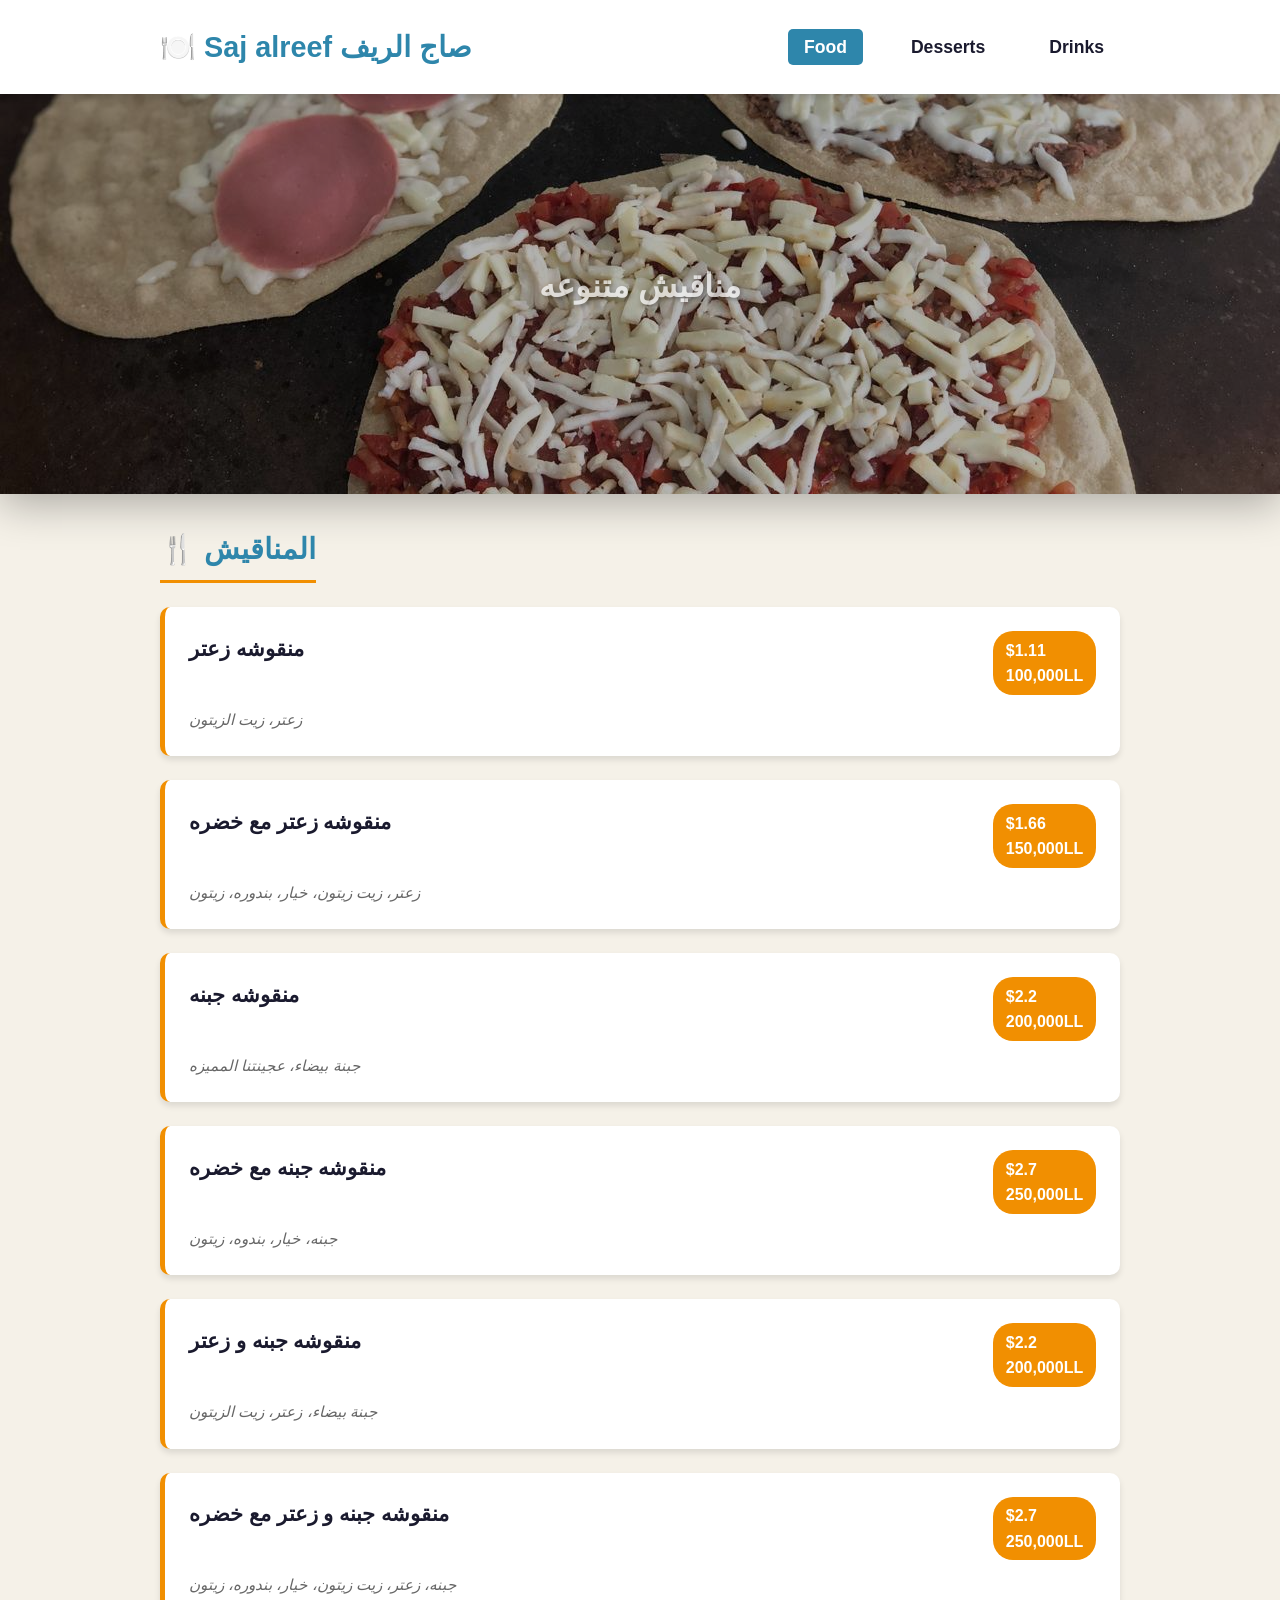
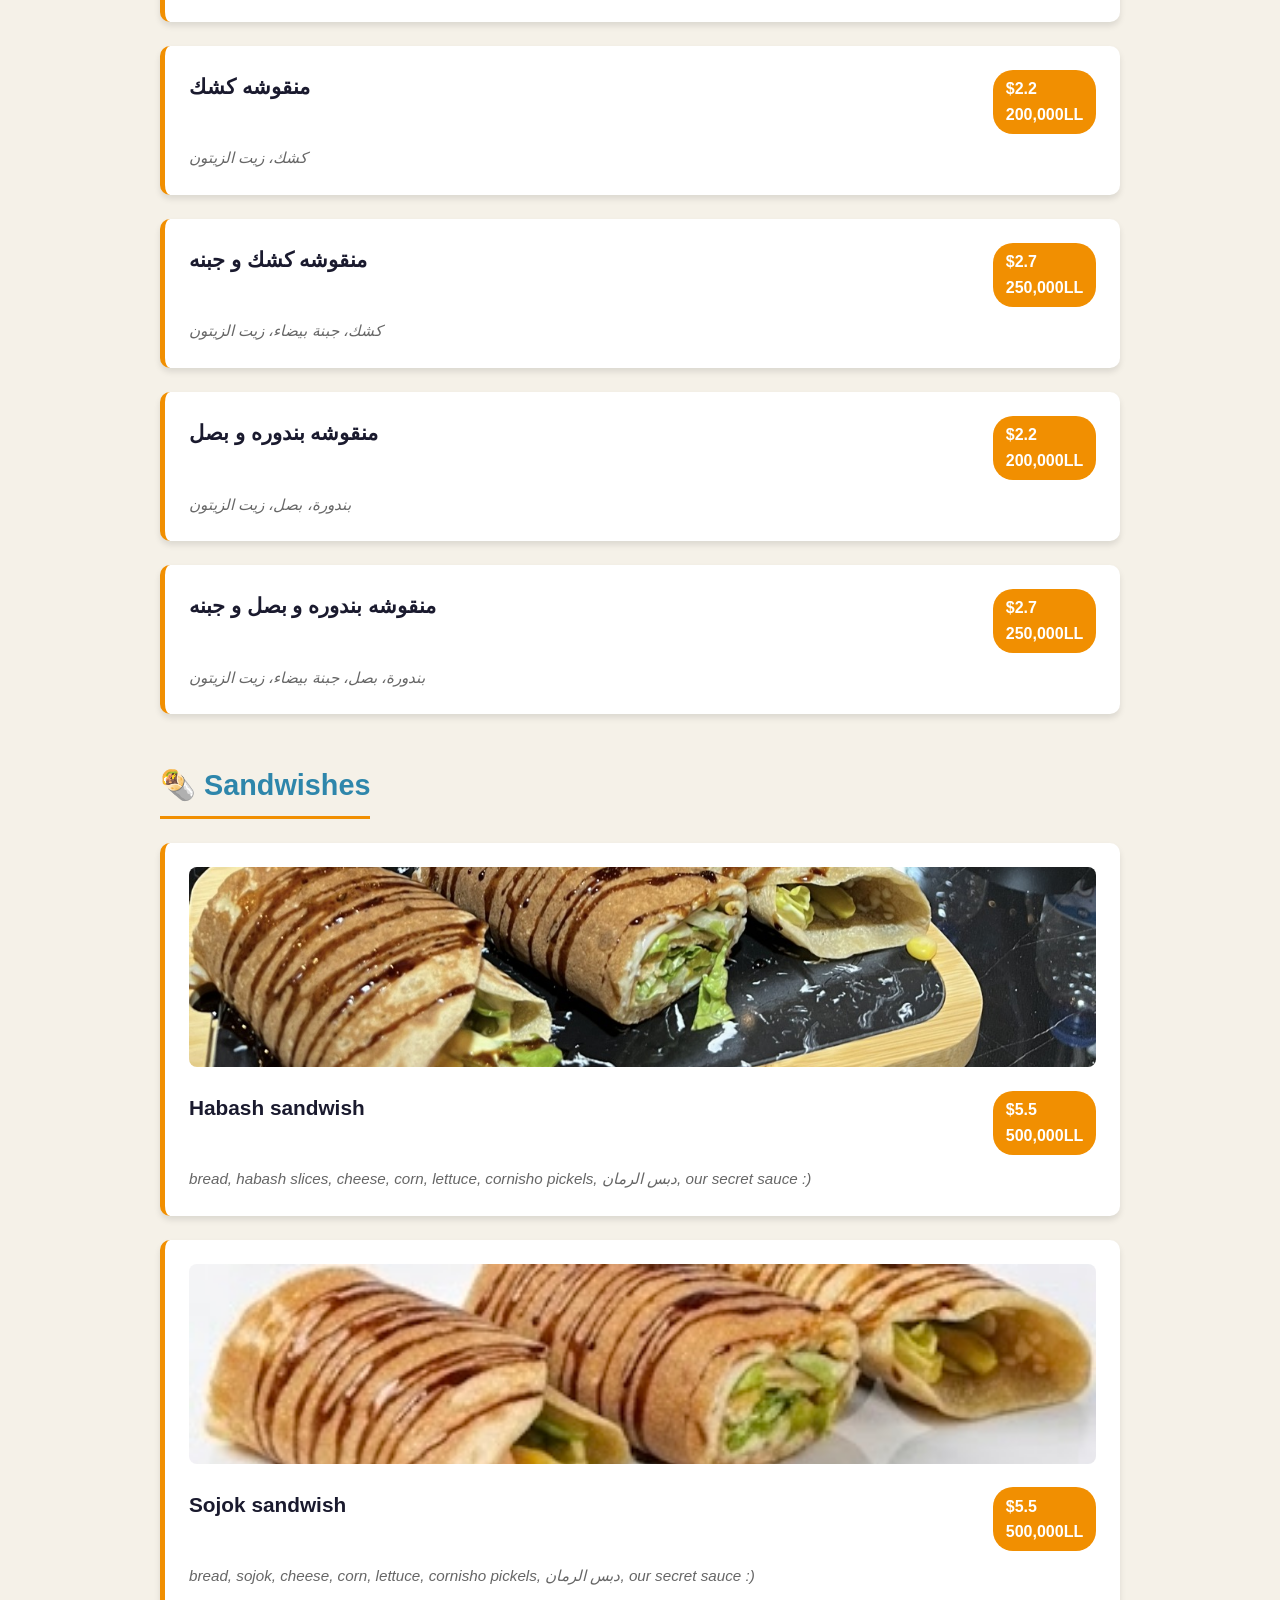
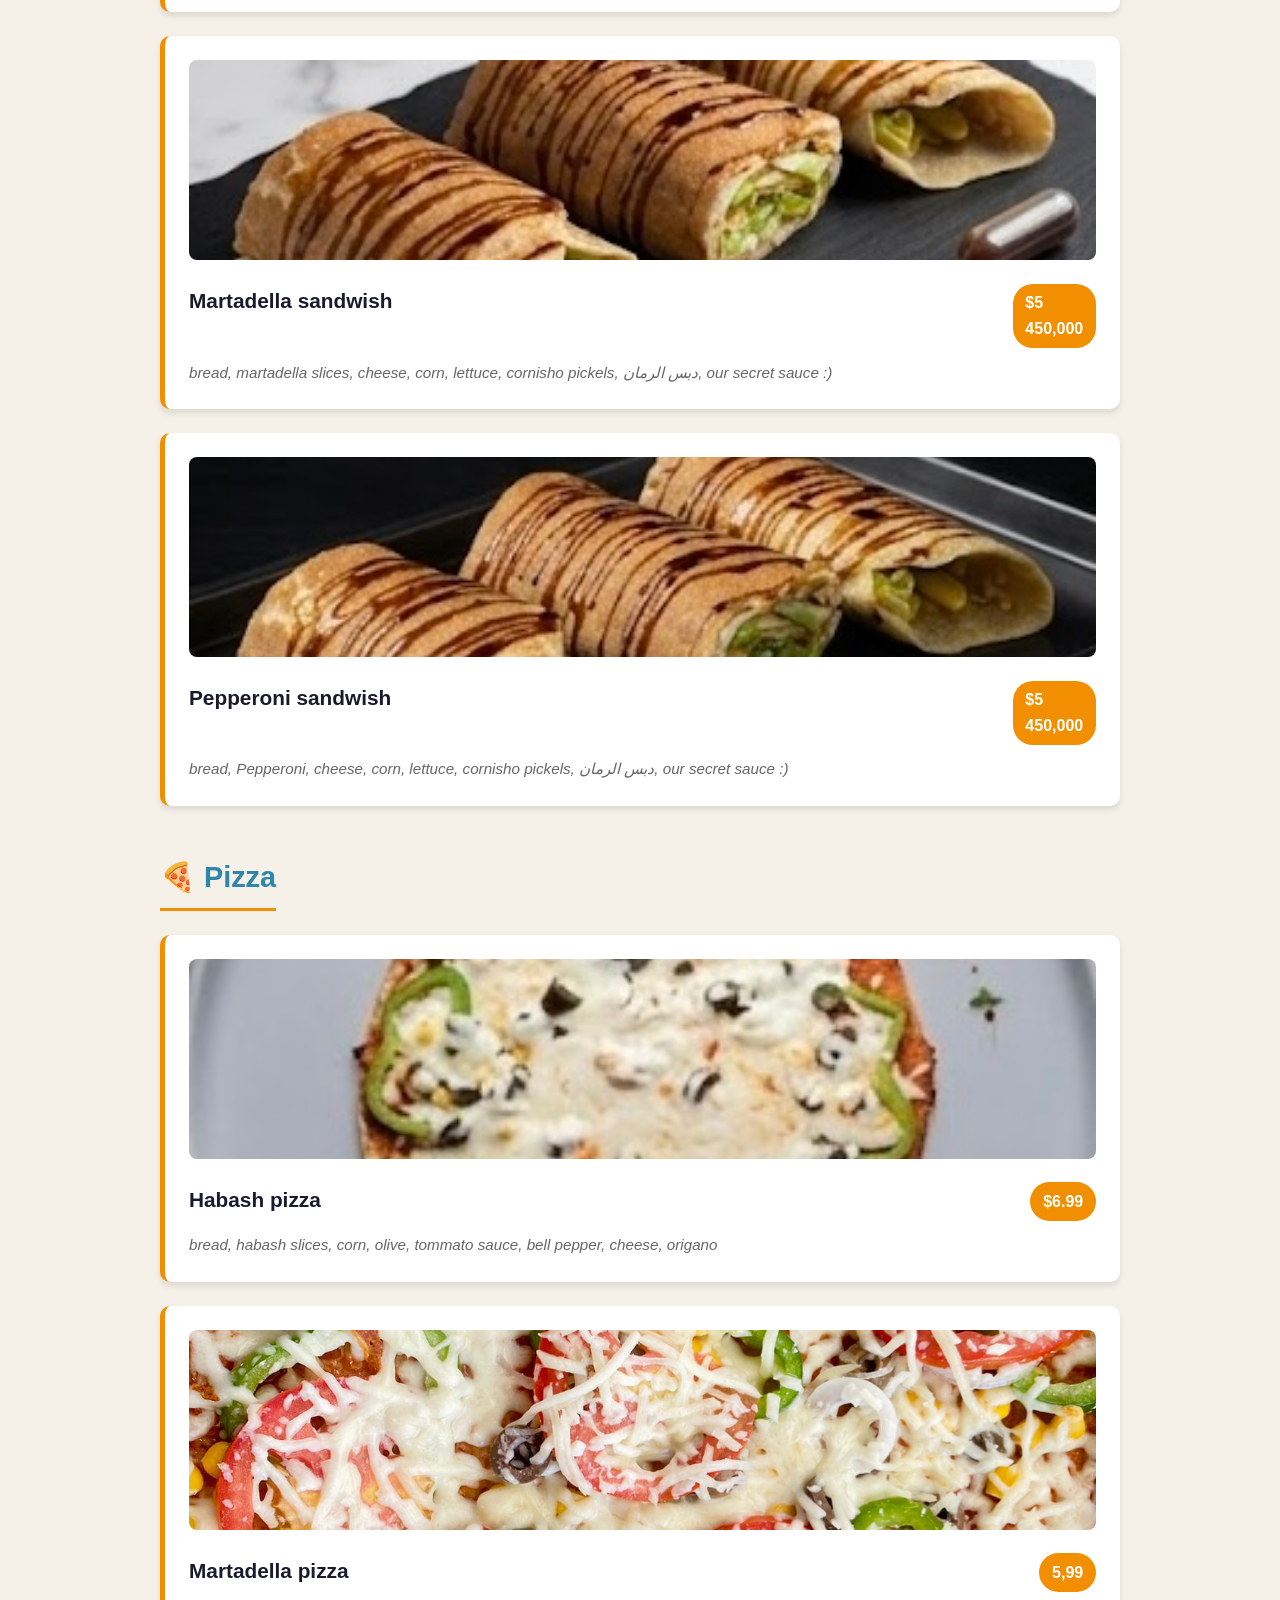
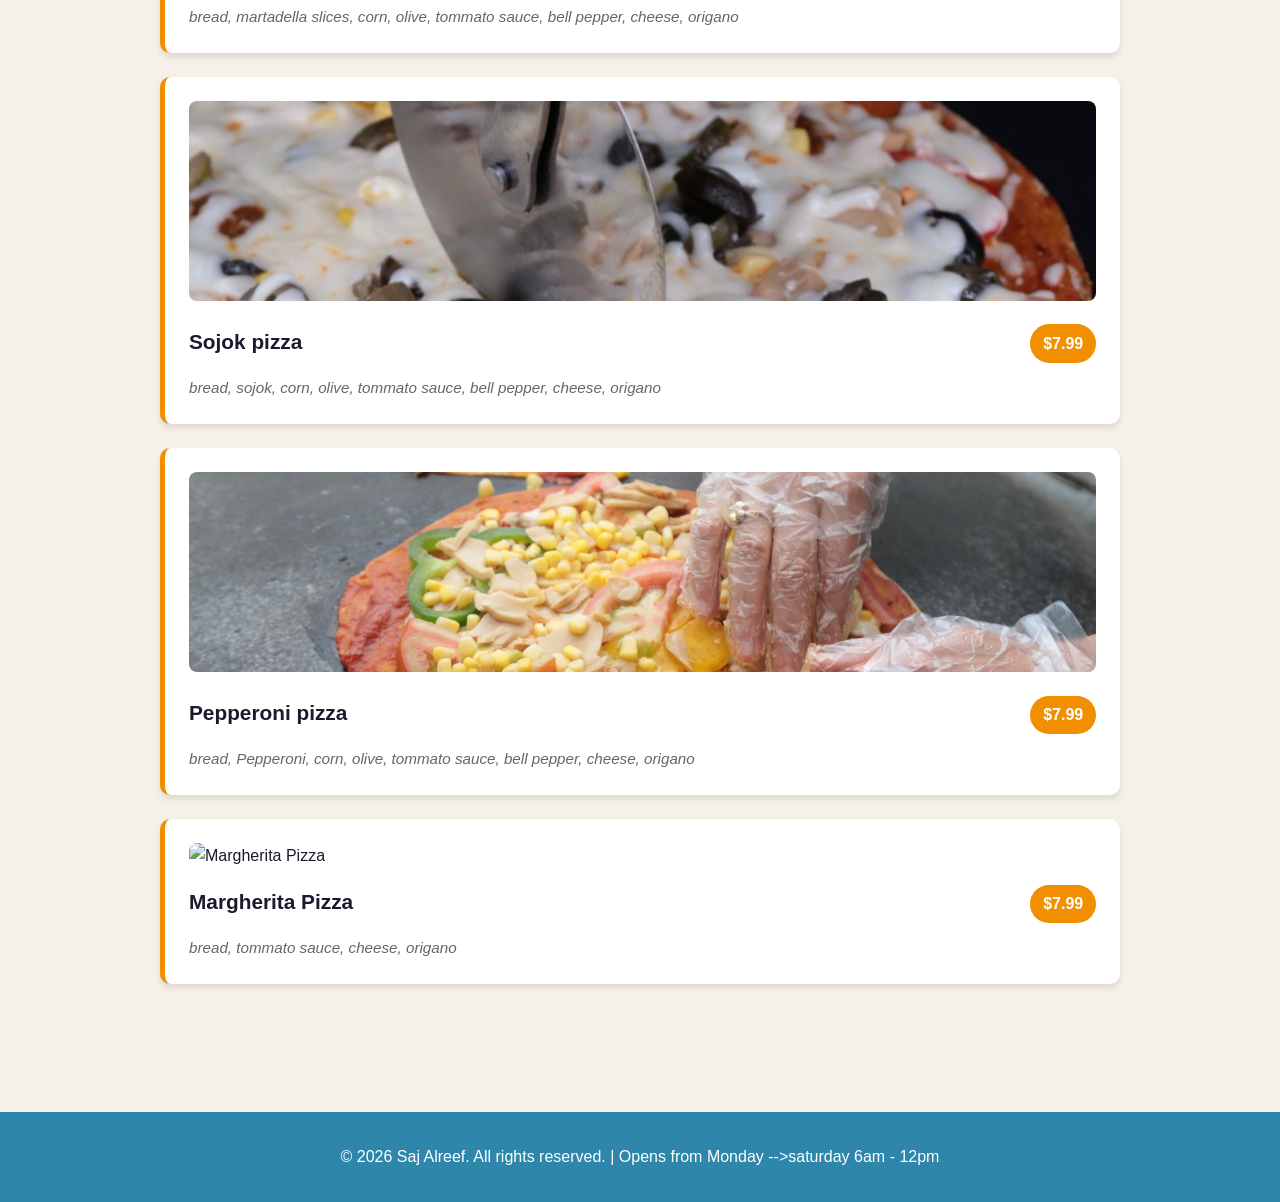
==== index.html @ db28278b "Update index.html" ====
<!DOCTYPE html>
<html lang="en">
<head>
    <meta charset="UTF-8">
    <meta name="viewport" content="width=device-width, initial-scale=1.0">
    <title>Saj alreef - Menu</title>
    <link rel="stylesheet" href="style.css">
    <link rel="stylesheet" href="slider.css">
</head>
<body>
    <!-- Navigation -->
    <nav class="navbar">
        <div class="container">
            <div class="nav-wrapper">
                <div class="logo">
                    <h1>🍽️ Saj alreef صاج الريف</h1>
                </div>
                <ul class="nav-links">
                    <li><a href="index.html" class="active">Food</a></li>
                    <li><a href="page2.html">Desserts</a></li>
                    <li><a href="page3.html">Drinks</a></li>
                </ul>
            </div>
        </div>
    </nav>

    <!-- Image Slider -->
    <section class="slider-container">
        <div class="slider-wrapper">
            <div class="slides" id="slides">
                <!-- Slide 1 -->
                <div class="slide" style="background-image: url('IMG_9165.PNG');">
                    <div class="slide-content">
                        <div class="slide-title">Habash Sandwish</div>
                        <div class="slide-description"></div>
                    </div>
                </div>

                <!-- Slide 2 -->
                <div class="slide" style="background-image: url('8ab1aa38-ba7b-4906-bef6-45c318ed1564.jpg');">
                    <div class="slide-content">
                        <div class="slide-title">مناقيش متنوعه</div>
                        <div class="slide-description"></div>
                    </div>
                </div>

                <!-- Slide 3 -->
                <div class="slide" style="background-image: url('IMG_9146.PNG');">
                    <div class="slide-content">
                        <div class="slide-title">The first-Ever Saj Pizza</div>
                        <div class="slide-description"></div>
                    </div>
                </div>

                <!-- Slide 4 -->
                <div class="slide" style="background-image: url('3a95d757-370e-40ad-ba1b-1abca23a4009.jpg');">
                    <div class="slide-content">
                        <div class="slide-title">Lebanes Pizza </div>
                        <div class="slide-description"></div>
                    </div>
                </div>
            </div>

            <!-- Navigation Buttons -->
            <button class="nav-button prev" onclick="changeSlide(-1)">&#10094;</button>
            <button class="nav-button next" onclick="changeSlide(1)">&#10095;</button>
        </div>

        <!-- Dots Navigation -->
        <div class="dots-container" id="dots"></div>
    </section>

    <!-- Main Content -->
    <main class="container">
        <section class="menu-section">
            <!-- Main Dishes -->
            <div class="category">
                <h3 class="category-title">🍴 المناقيش</h3>
                
                <div class="menu-items">
                    <div class="menu-item" onclick="openModal(this)">
                       <!-- <img class="item-image" src="IMG_9165.PNG" alt="منقوشه زعتر">-->
                        <div class="item-header">
                            <h4 class="item-name">منقوشه زعتر</h4>
                            <span class="manakesh-price">$1.11<br>
                                100,000LL
                            </span>
                        </div>
                        <p class="item-ingredients">زعتر، زيت الزيتون</p>
                    </div>
                    
                    <div class="menu-item" onclick="openModal(this)">
                       <!-- <img class="item-image" src="IMG_9165.PNG" alt="منقوشه زعتر">-->
                        <div class="item-header">
                            <h4 class="item-name"> منقوشه زعتر مع خضره</h4>
                            <span class="manakesh-price">$1.66<br>
                                150,000LL
                            </span>
                        </div>
                        <p class="item-ingredients"> زعتر، زيت زيتون، خيار، بندوره، زيتون</p>
                    </div>

                    <div class="menu-item" onclick="openModal(this)">
                      <!--  <img class="item-image" src="8ab1aa38-ba7b-4906-bef6-45c318ed1564.jpg" alt="منقوشه جبنه">-->
                        <div class="item-header">
                            <h4 class="item-name">منقوشه جبنه</h4>
                            <span class="manakesh-price">$2.2<br>200,000LL</span>
                        </div>
                        <p class="item-ingredients">جبنة بيضاء، عجينتنا المميزه</p>
                    </div>
                    
               <div class="menu-item" onclick="openModal(this)">
                      <!--  <img class="item-image" src="8ab1aa38-ba7b-4906-bef6-45c318ed1564.jpg" alt="منقوشه جبنه">-->
                        <div class="item-header">
                            <h4 class="item-name">  منقوشه جبنه مع خضره</h4>
                            <span class="manakesh-price">$2.7<br>250,000LL</span>
                        </div>
                        <p class="item-ingredients">جبنه، خيار، بندوه، زيتون</p>
                    </div>

                    <div class="menu-item" onclick="openModal(this)">
                       <!-- <img class="item-image" src="IMG_9146.PNG" alt="منقوشه جبنه و زعتر">-->
                        <div class="item-header">
                            <h4 class="item-name">منقوشه جبنه و زعتر</h4>
                            <span class="manakesh-price">$2.2<br>200,000LL</span>
                        </div>
                        <p class="item-ingredients">جبنة بيضاء، زعتر، زيت الزيتون</p>
                    </div> 
                    
                 <div class="menu-item" onclick="openModal(this)">
                       <!-- <img class="item-image" src="IMG_9146.PNG" alt="منقوشه جبنه و زعتر">-->
                        <div class="item-header">
                            <h4 class="item-name">منقوشه جبنه و زعتر مع خضره</h4>
                            <span class="manakesh-price">$2.7<br>250,000LL</span>
                        </div>
                        <p class="item-ingredients">جبنه، زعتر، زيت زيتون، خيار، بندوره، زيتون</p>
                    </div>

                    <div class="menu-item" onclick="openModal(this)">
                      <!--  <img class="item-image" src="3a95d757-370e-40ad-ba1b-1abca23a4009.jpg" alt="منقوشه كشك">-->
                        <div class="item-header">
                            <h4 class="item-name">منقوشه كشك </h4>
                            <span class="manakesh-price">$2.2<br>200,000LL</span>
                        </div>
                        <p class="item-ingredients">كشك، زيت الزيتون</p>
                    </div>

                    <div class="menu-item" onclick="openModal(this)">
                       <!-- <img class="item-image" src="IMG_9165.PNG" alt="منقوشه كشك و جبنه">-->
                        <div class="item-header">
                            <h4 class="item-name">منقوشه كشك و جبنه</h4>
                            <span class="manakesh-price">$2.7<br>250,000LL</span>
                        </div>
                        <p class="item-ingredients">كشك، جبنة بيضاء، زيت الزيتون</p>
                    </div>

                    <div class="menu-item" onclick="openModal(this)">
                      <!--  <img class="item-image" src="8ab1aa38-ba7b-4906-bef6-45c318ed1564.jpg" alt="منقوشه بندوره و بصل">-->
                        <div class="item-header">
                            <h4 class="item-name">منقوشه بندوره و بصل</h4>
                            <span class="manakesh-price">$2.2<br>200,000LL</span>
                        </div>
                        <p class="item-ingredients">بندورة، بصل، زيت الزيتون</p>
                    </div>

                    <div class="menu-item" onclick="openModal(this)">
                        <!--<img class="item-image" src="IMG_9146.PNG" alt="منقوشه بندوره و بصل و جبنه">-->
                        <div class="item-header">
                            <h4 class="item-name">منقوشه بندوره و بصل و جبنه</h4>
                            <span class="manakesh-price">$2.7<br>250,000LL</span>
                        </div>
                        <p class="item-ingredients">بندورة، بصل، جبنة بيضاء، زيت الزيتون</p>
                    </div>
                </div>
            </div>

            <!-- Appetizers -->
            <div class="category">
                <h3 class="category-title">🌯 Sandwishes</h3>
                
                <div class="menu-items">
                    <div class="menu-item" onclick="openModal(this)">
                        <img class="item-image" src="IMG_9165.PNG" alt="Habash sandwish">
                        <div class="item-header">
                            <h4 class="item-name">Habash sandwish</h4>
                            <span class="item-price">$5.5<br>500,000LL</span>
                        </div>
                        <p class="item-ingredients">bread, habash slices,  cheese, corn, lettuce, cornisho pickels, دبس الرمان, our secret sauce :)</p>
                    </div>

                    <div class="menu-item" onclick="openModal(this)">
                        <img class="item-image" src="IMG_9655.JPG" alt="Sojok sandwish">
                        <div class="item-header">
                            <h4 class="item-name">Sojok sandwish</h4>
                            <span class="item-price">$5.5<br>500,000LL</span>
                        </div>
                        <p class="item-ingredients">bread, sojok,  cheese, corn, lettuce, cornisho pickels, دبس الرمان, our secret sauce :)</p>
                    </div>

                    <div class="menu-item" onclick="openModal(this)">
                        <img class="item-image" src="IMG_9655-2.jpg" alt="Martadella sandwish">
                        <div class="item-header">
                            <h4 class="item-name">Martadella sandwish</h4>
                            <span class="item-price">$5<br>450,000</span>
                        </div>
                        <p class="item-ingredients">bread, martadella slices,  cheese, corn, lettuce, cornisho pickels, دبس الرمان, our secret sauce :)</p>
                    </div>

                    <div class="menu-item" onclick="openModal(this)">
                        <img class="item-image" src="IMG_9655-3.jpg" alt="Pepperoni sandwish">
                        <div class="item-header">
                            <h4 class="item-name">Pepperoni sandwish</h4>
                            <span class="item-price">$5<br>450,000</span>
                        </div>
                        <p class="item-ingredients">bread, Pepperoni,  cheese, corn, lettuce, cornisho pickels, دبس الرمان, our secret sauce :)</p>
                    </div>
                </div>
            </div>

            <!-- Pizzas -->
            <div class="category">
                <h3 class="category-title">🍕 Pizza</h3>
                
                <div class="menu-items">
                    <div class="menu-item" onclick="openModal(this)">
                        <img class="item-image" src="IMG_9659.JPG" alt="Habash pizza">
                        <div class="item-header">
                            <h4 class="item-name">Habash pizza</h4>
                            <span class="item-price">$6.99</span>
                        </div>
                        <p class="item-ingredients">bread, habash slices, corn, olive, tommato sauce, bell pepper, cheese, origano</p>
                    </div>

                    <div class="menu-item" onclick="openModal(this)">
                        <img class="item-image" src="pizza1.jpg" alt="Martadella pizza">
                        <div class="item-header">
                            <h4 class="item-name">Martadella pizza</h4>
                            <span class="item-price">5,99</span>
                        </div>
                        <p class="item-ingredients">bread, martadella slices, corn, olive, tommato sauce, bell pepper, cheese, origano</p>
                    </div>

                    <div class="menu-item" onclick="openModal(this)">
                        <img class="item-image" src="IMG_9146.PNG" alt="Sojok pizza">
                        <div class="item-header">
                            <h4 class="item-name">Sojok pizza</h4>
                            <span class="item-price">$7.99</span>
                        </div>
                        <p class="item-ingredients">bread, sojok, corn, olive, tommato sauce, bell pepper, cheese, origano</p>
                    </div>

                    <div class="menu-item" onclick="openModal(this)">
                        <img class="item-image" src="3a95d757-370e-40ad-ba1b-1abca23a4009.jpg" alt="Pepperoni pizza">
                        <div class="item-header">
                            <h4 class="item-name">Pepperoni pizza</h4>
                            <span class="item-price">$7.99</span>
                        </div>
                        <p class="item-ingredients">bread, Pepperoni, corn, olive, tommato sauce, bell pepper, cheese, origano</p>
                    </div>

                    <div class="menu-item" onclick="openModal(this)">
                        <img class="item-image" src="pizza2.PNG" alt="Margherita Pizza">
                        <div class="item-header">
                            <h4 class="item-name">Margherita Pizza</h4>
                            <span class="item-price">$7.99</span>
                        </div>
                        <p class="item-ingredients">bread, tommato sauce, cheese, origano</p>
                    </div>
                </div>
            </div>
        </section>
    </main>

    <!-- Modal for enlarged image and item details -->
    <div id="imageModal" class="modal" onclick="closeModal(event)">
        <div class="modal-content" onclick="event.stopPropagation()">
            <span class="close" onclick="closeModal()">&times;</span>
            <img id="modalImage" src="" alt="" class="modal-image">
            <div class="modal-details">
                <h2 id="modalItemName"></h2>
                <p id="modalItemIngredients" class="modal-ingredients"></p>
                <p id="modalItemPrice" class="modal-price"></p>
            </div>
        </div>
    </div>

    <!-- Footer -->
    <footer class="footer">
        <p>&copy; 2026 Saj Alreef. All rights reserved. | Opens from Monday -->saturday 6am - 12pm</p>
    </footer>

    <script>
        let currentSlide = 0;
        const slides = document.querySelectorAll('.slide');
        const totalSlides = slides.length;

        // Create dots
        const dotsContainer = document.getElementById('dots');
        for (let i = 0; i < totalSlides; i++) {
            const dot = document.createElement('button');
            dot.className = 'dot' + (i === 0 ? ' active' : '');
            dot.onclick = () => goToSlide(i);
            dotsContainer.appendChild(dot);
        }

        function changeSlide(n) {
            goToSlide(currentSlide + n);
        }

        function goToSlide(n) {
            const slidesElement = document.getElementById('slides');
            
            if (n >= totalSlides) {
                currentSlide = 0;
            } else if (n < 0) {
                currentSlide = totalSlides - 1;
            } else {
                currentSlide = n;
            }

            const offset = -currentSlide * 100;
            slidesElement.style.transform = `translateX(${offset}%)`;

            // Update dots
            document.querySelectorAll('.dot').forEach((dot, index) => {
                dot.classList.toggle('active', index === currentSlide);
            });
        }

        // Optional: Auto-play (changes slide every 3 seconds)
        setInterval(() => changeSlide(1), 3000);

        // Modal functionality
        function openModal(element) {
            const modal = document.getElementById('imageModal');
            const modalImage = document.getElementById('modalImage');
            const modalItemName = document.getElementById('modalItemName');
            const modalItemIngredients = document.getElementById('modalItemIngredients');
            const modalItemPrice = document.getElementById('modalItemPrice');

            const image = element.querySelector('.item-image');
            const name = element.querySelector('.item-name');
            const ingredients = element.querySelector('.item-ingredients');
            const price = element.querySelector('.item-price');

            modalImage.src = image.src;
            modalImage.alt = image.alt;
            modalItemName.textContent = name.textContent;
            modalItemIngredients.textContent = ingredients.textContent;
            modalItemPrice.innerHTML = price.innerHTML;

            modal.style.display = 'block';
            document.body.style.overflow = 'hidden';
        }

        function closeModal(event) {
            if (event && event.target.id !== 'imageModal') return;
            
            const modal = document.getElementById('imageModal');
            modal.style.display = 'none';
            document.body.style.overflow = 'auto';
        }

        // Close modal when pressing Escape key
        document.addEventListener('keydown', (event) => {
            if (event.key === 'Escape') {
                closeModal();
            }
        });
    </script>
</body>
</html>
---- style.css ----
/* Global Styles */
* {
    margin: 0;
    padding: 0;
    box-sizing: border-box;
}

:root {
    --primary-color: #2E86AB;
    --secondary-color: #F18F01;
    --accent-color: #F18F01;
    --text-color: #1A1A2E;
    --light-bg: #F5F1E8;
    --white: #FFFFFF;
    --shadow: 0 4px 6px rgba(0, 0, 0, 0.1);
    --shadow-hover: 0 8px 12px rgba(0, 0, 0, 0.15);
}

body {
    font-family: 'Segoe UI', Tahoma, Geneva, Verdana, sans-serif;
    line-height: 1.6;
    color: var(--text-color);
    background-color: var(--light-bg);
}

.container {
    max-width: 1000px;
    margin: 0 auto;
    padding: 0 20px;
}

/* Navigation Bar */
.navbar {
    background-color: var(--white);
    box-shadow: var(--shadow);
    position: sticky;
    top: 0;
    z-index: 100;
}

.nav-wrapper {
    display: flex;
    justify-content: space-between;
    align-items: center;
    padding: 1.5rem 0;
}

.logo h1 {
    font-size: 1.8rem;
    color: var(--primary-color);
}

.nav-links {
    display: flex;
    list-style: none;
    gap: 2rem;
}

.nav-links a {
    text-decoration: none;
    color: var(--text-color);
    font-weight: 600;
    font-size: 1.1rem;
    padding: 0.5rem 1rem;
    border-radius: 5px;
    transition: all 0.3s ease;
}

.nav-links a:hover,
.nav-links a.active {
    background-color: var(--primary-color);
    color: var(--white);
}

/* Hero Section */
.hero {
    background: linear-gradient(135deg, var(--primary-color) 0%, var(--secondary-color) 100%);
    color: var(--white);
    padding: 4rem 2rem;
    text-align: center;
    margin-bottom: 3rem;
}

.hero-content h2 {
    font-size: 2.5rem;
    margin-bottom: 0.5rem;
}

.hero-content p {
    font-size: 1.3rem;
    opacity: 0.95;
}

/* Menu Section */
.menu-section {
    padding: 2rem 0;
}

/* Category */
.category {
    margin-bottom: 3rem;
}

.category-title {
    font-size: 1.8rem;
    color: var(--primary-color);
    margin-bottom: 1.5rem;
    padding-bottom: 0.5rem;
    border-bottom: 3px solid var(--accent-color);
    display: inline-block;
}

.menu-items {
    display: grid;
    gap: 1.5rem;
}

/* Menu Item */
.menu-item {
    background-color: var(--white);
    padding: 1.5rem;
    border-radius: 10px;
    box-shadow: var(--shadow);
    transition: all 0.3s ease;
    border-left: 5px solid var(--secondary-color);
    cursor: pointer;
    overflow: hidden;
}

.menu-item:hover {
    box-shadow: var(--shadow-hover);
    transform: translateY(-5px);
}

.item-image {
    width: 100%;
    height: 200px;
    object-fit: cover;
    border-radius: 8px;
    margin-bottom: 1rem;
    transition: transform 0.3s ease;
}

.menu-item:hover .item-image {
    transform: scale(1.05);
}

.item-header {
    display: flex;
    justify-content: space-between;
    align-items: baseline;
    margin-bottom: 0.8rem;
}

.item-name {
    font-size: 1.3rem;
    color: var(--text-color);
    flex: 1;
}

.item-price {
    background-color: var(--accent-color);
    color: var(--white);
    padding: 0.4rem 0.8rem;
    border-radius: 20px;
    font-weight: bold;
    font-size: 1rem;
    white-space: nowrap;
    margin-left: 1rem;
}


.manakesh-price {
    background-color: var(--accent-color);
    color: var(--white);
    padding: 0.4rem 0.8rem;
    border-radius: 20px;
    font-weight: bold;
    font-size: 1rem;
    white-space: nowrap;
    /*margin-left: 1rem;*/
    position:static;
    right:1.5rem;
    top:50%;
    
}


.item-ingredients {
    color: #666;
    font-size: 0.95rem;
    font-style: italic;
    margin: 0;
}

/* Modal Styles */
.modal {
    display: none;
    position: fixed;
    z-index: 1000;
    left: 0;
    top: 0;
    width: 100%;
    height: 100%;
    background-color: rgba(0, 0, 0, 0.7);
    animation: fadeIn 0.3s ease;
}

@keyframes fadeIn {
    from {
        opacity: 0;
    }
    to {
        opacity: 1;
    }
}

.modal-content {
    background-color: var(--white);
    margin: 5% auto;
    padding: 2rem;
    border-radius: 15px;
    max-width: 600px;
    box-shadow: 0 10px 40px rgba(0, 0, 0, 0.3);
    animation: slideIn 0.3s ease;
    position: relative;
}

@keyframes slideIn {
    from {
        transform: translateY(-50px);
        opacity: 0;
    }
    to {
        transform: translateY(0);
        opacity: 1;
    }
}

.close {
    color: var(--text-color);
    float: right;
    font-size: 2rem;
    font-weight: bold;
    cursor: pointer;
    transition: color 0.3s ease;
}

.close:hover,
.close:focus {
    color: var(--secondary-color);
}

.modal-image {
    width: 100%;
    height: 300px;
    object-fit: cover;
    border-radius: 10px;
    margin-bottom: 1.5rem;
}

.modal-details {
    text-align: center;
}

.modal-details h2 {
    font-size: 1.8rem;
    color: var(--primary-color);
    margin-bottom: 1rem;
}

.modal-ingredients {
    color: #666;
    font-style: italic;
    font-size: 1rem;
    margin-bottom: 1rem;
    line-height: 1.6;
}

.modal-price {
    font-size: 1.5rem;
    color: var(--secondary-color);
    font-weight: bold;
    background-color: var(--light-bg);
    padding: 1rem;
    border-radius: 10px;
}

/* Footer */
.footer {
    background-color: var(--primary-color);
    color: var(--white);
    text-align: center;
    padding: 2rem;
    margin-top: 3rem;
}

.footer p {
    margin: 0;
}

/* Responsive Design */
@media (max-width: 768px) {
    .nav-wrapper {
        flex-direction: column;
        gap: 1rem;
    }

    .nav-links {
        gap: 1rem;
    }

    .logo h1 {
        font-size: 1.5rem;
    }

    .hero-content h2 {
        font-size: 2rem;
    }

    .hero-content p {
        font-size: 1.1rem;
    }

    .item-header {
        flex-direction: column;
        align-items: flex-start;
    }

    .item-price {
        margin-left: 0;
        margin-top: 0.5rem;
    }

    .category-title {
        font-size: 1.5rem;
    }

    .item-name {
        font-size: 1.1rem;
    }

    .item-image {
        height: 180px;
    }

    .modal-content {
        width: 90%;
        margin: 20% auto;
        padding: 1.5rem;
    }

    .modal-image {
        height: 250px;
    }

    .modal-details h2 {
        font-size: 1.5rem;
    }
}

@media (max-width: 480px) {
    .container {
        padding: 0 15px;
    }

    .hero {
        padding: 2rem 1rem;
    }

    .hero-content h2 {
        font-size: 1.5rem;
    }

    .hero-content p {
        font-size: 1rem;
    }

    .nav-links {
        gap: 0.5rem;
    }

    .nav-links a {
        font-size: 1rem;
        padding: 0.4rem 0.8rem;
    }

    .logo h1 {
        font-size: 1.3rem;
    }

    .menu-item {
        padding: 1rem;
    }

    .item-price {
        font-size: 0.9rem;
        padding: 0.3rem 0.6rem;
    }

    .item-name {
        font-size: 1rem;
    }

    .item-ingredients {
        font-size: 0.85rem;
    }

    .item-image {
        height: 150px;
        margin-bottom: 0.8rem;
    }

    .modal-content {
        width: 95%;
        margin: 30% auto;
        padding: 1rem;
    }

    .modal-image {
        height: 200px;
        margin-bottom: 1rem;
    }

    .modal-details h2 {
        font-size: 1.3rem;
    }

    .modal-price {
        font-size: 1.2rem;
    }

    .close {
        font-size: 1.5rem;
    }
}
---- slider.css ----
/* Image Slider Styles */

.slider-container {
    width: 100%;
    background: linear-gradient(135deg, #1e3a8a 0%, #ea580c 100%);
    border-radius: 0;
    overflow: hidden;
    box-shadow: 0 10px 40px rgba(0, 0, 0, 0.3);
}

.slider-wrapper {
    position: relative;
    width: 100%;
    overflow: hidden;
    background: linear-gradient(135deg, #1e3a8a 0%, #ea580c 100%);
}

.slides {
    display: flex;
    transition: transform 0.5s ease-in-out;
    width: 100%;
}

.slide {
    min-width: 100%;
    aspect-ratio: 16 / 5;
    background-size: cover;
    background-position: center;
    display: flex;
    align-items: center;
    justify-content: center;
    color: white;
    font-size: 24px;
    font-weight: bold;
    position: relative;
}

.slide::before {
    content: '';
    position: absolute;
    top: 0;
    left: 0;
    right: 0;
    bottom: 0;
    background: rgba(0, 0, 0, 0.3);
    z-index: 1;
}

.slide-content {
    position: relative;
    z-index: 2;
    text-align: center;
    padding: 40px 20px;
}

.slide-title {
    font-size: 32px;
    font-weight: bold;
    margin-bottom: 15px;
    text-shadow: 2px 2px 4px rgba(0, 0, 0, 0.5);
    opacity: 0.7;
}
.hero-content h2 {
    opacity: 0.7;
}
.slide-description {
    font-size: 16px;
    max-width: 800px;
    margin: 0 auto;
    text-shadow: 1px 1px 3px rgba(0, 0, 0, 0.5);
    opacity: 0.8;
}

/* Navigation Buttons */
.nav-button {
display: none;
}

/* Mobile responsive */
@media (max-width: 768px) {
    .nav-button {
        font-size: 16px;
        padding: 6px 10px;
    }
}

@media (max-width: 480px) {
    .nav-button {
        font-size: 14px;
        padding: 5px 8px;
    }
}

.nav-button:hover {
    background: rgba(255, 255, 255, 0.95);
}

.prev {
    left: 3px;
}

.next {
    right: 3px;
}

/* Dots Navigation */
.dots-container {
    display: flex;
    justify-content: center;
    gap: 10px;
    padding: 20px;
    background: linear-gradient(135deg, #2E86AB 0%, #F18F01 100%);
    display:none;
}

.dot {
    width: 12px;
    height: 12px;
    border-radius: 50%;
    background: rgba(255, 255, 255, 0.5);
    cursor: pointer;
    transition: background 0.3s ease;
    border: none;
    padding: 0;
}

.dot.active {
    background: rgba(255, 255, 255, 1);
}

.dot:hover {
    background: rgba(255, 255, 255, 0.8);
}

/* Responsive Design */
@media (max-width: 768px) {
    .slide {
        aspect-ratio: 16 / 7;
    }

    .slide-title {
        font-size: 24px;
    }

    .slide-description {
        font-size: 14px;
    }

    .nav-button {
        font-size: 14px;
        padding: 5px 8px;
    }

    .slide-content {
        padding: 30px 15px;
    }
}

@media (max-width: 480px) {
    .slide {
        aspect-ratio: 16 / 9;
    }

    .slide-title {
        font-size: 20px;
        margin-bottom: 10px;
    }

    .slide-description {
        font-size: 12px;
    }

    .nav-button {
        font-size: 14px;
        padding: 5px 18px;
        left: 3px;
    }

    .next {
        right: 3px;
    }

    .slide-content {
        padding: 20px 10px;
    }

    .dots-container {
        padding: 15px;
        gap: 8px;
    }

    .dot {
        width: 10px;
        height: 10px;
    }
}
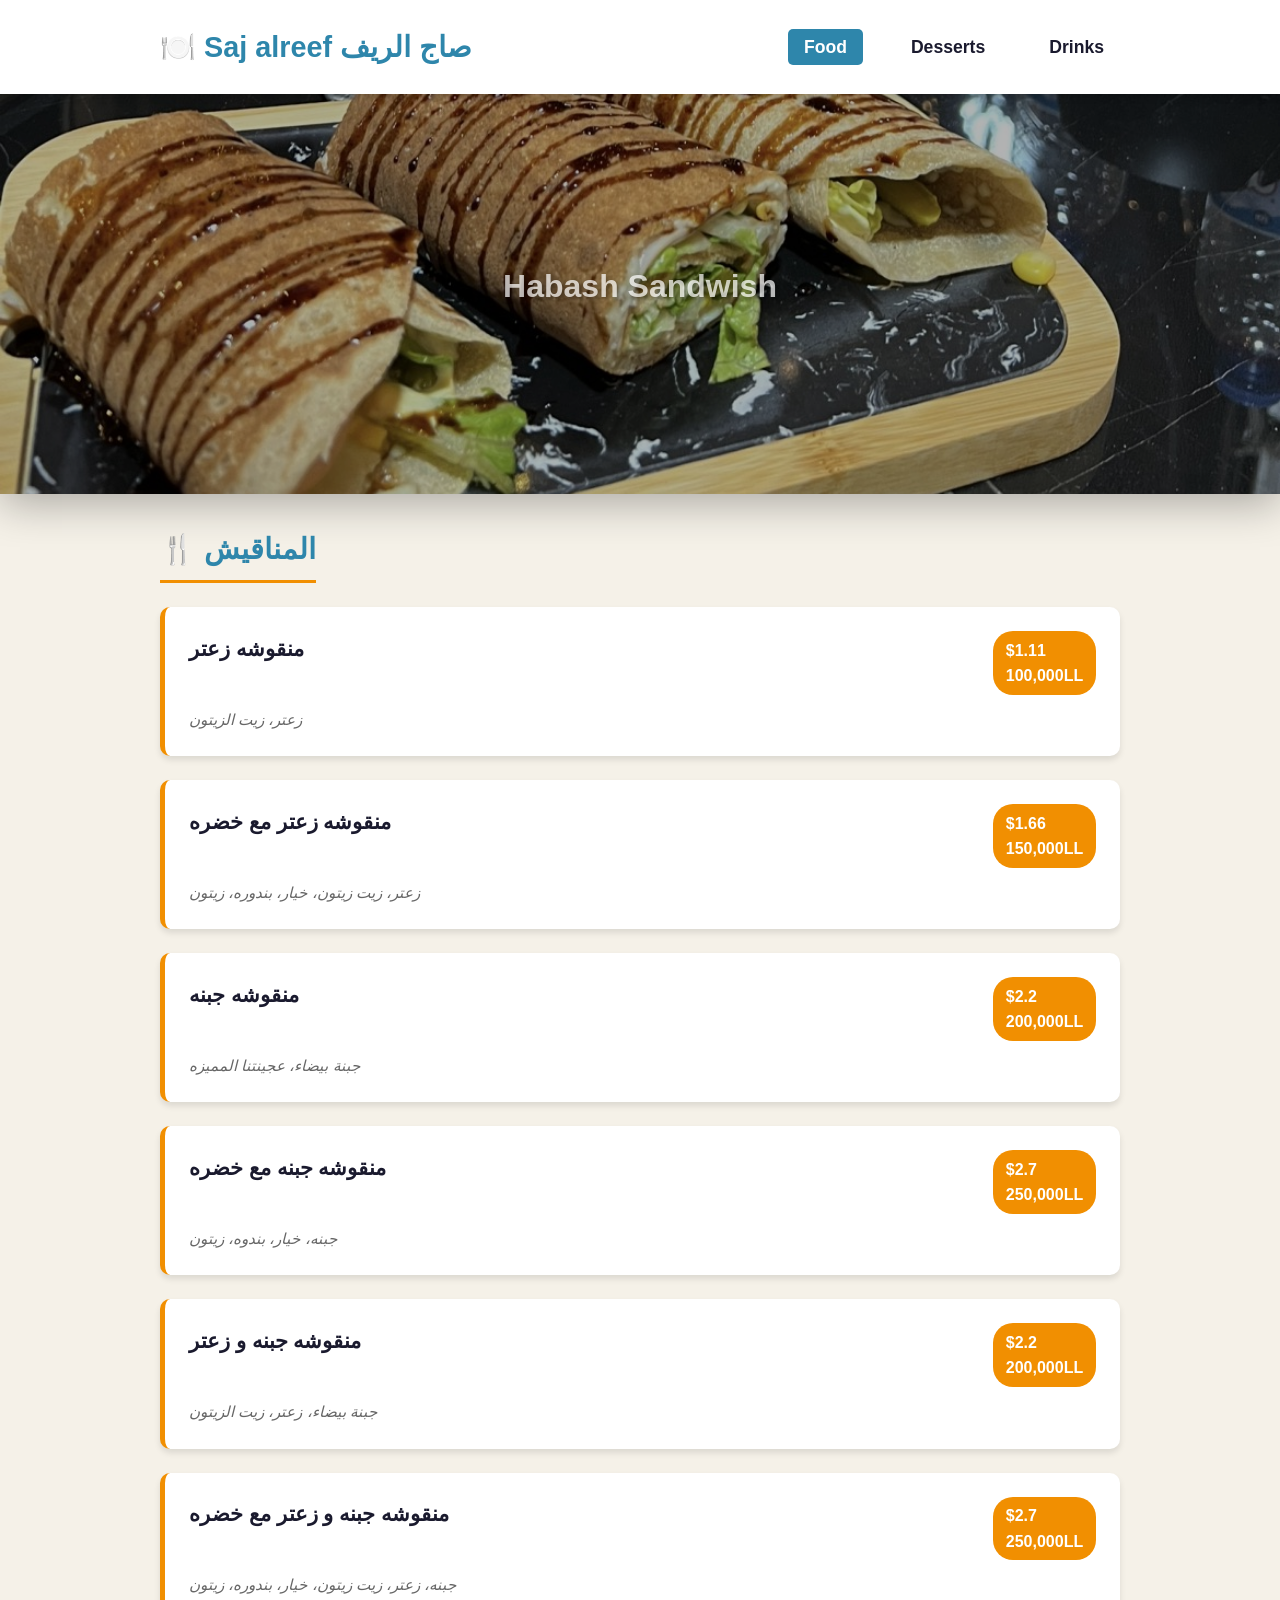
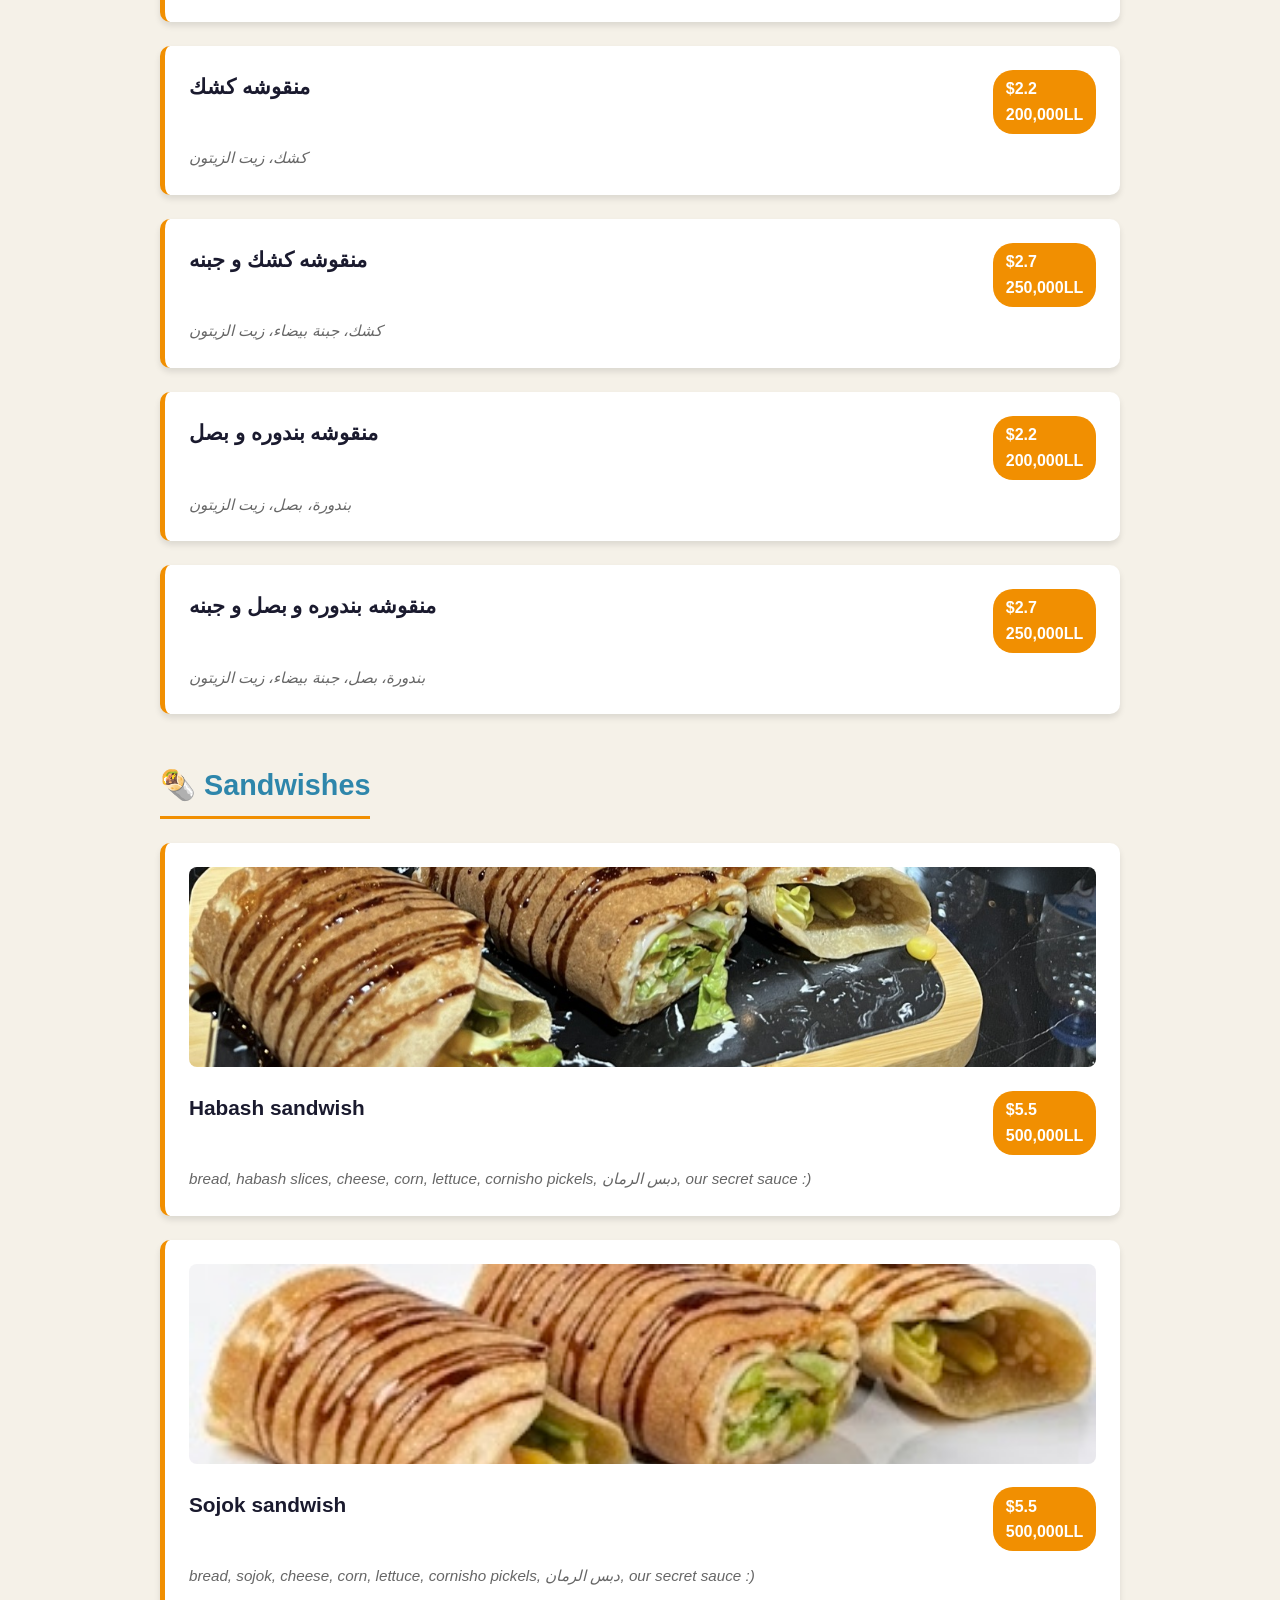
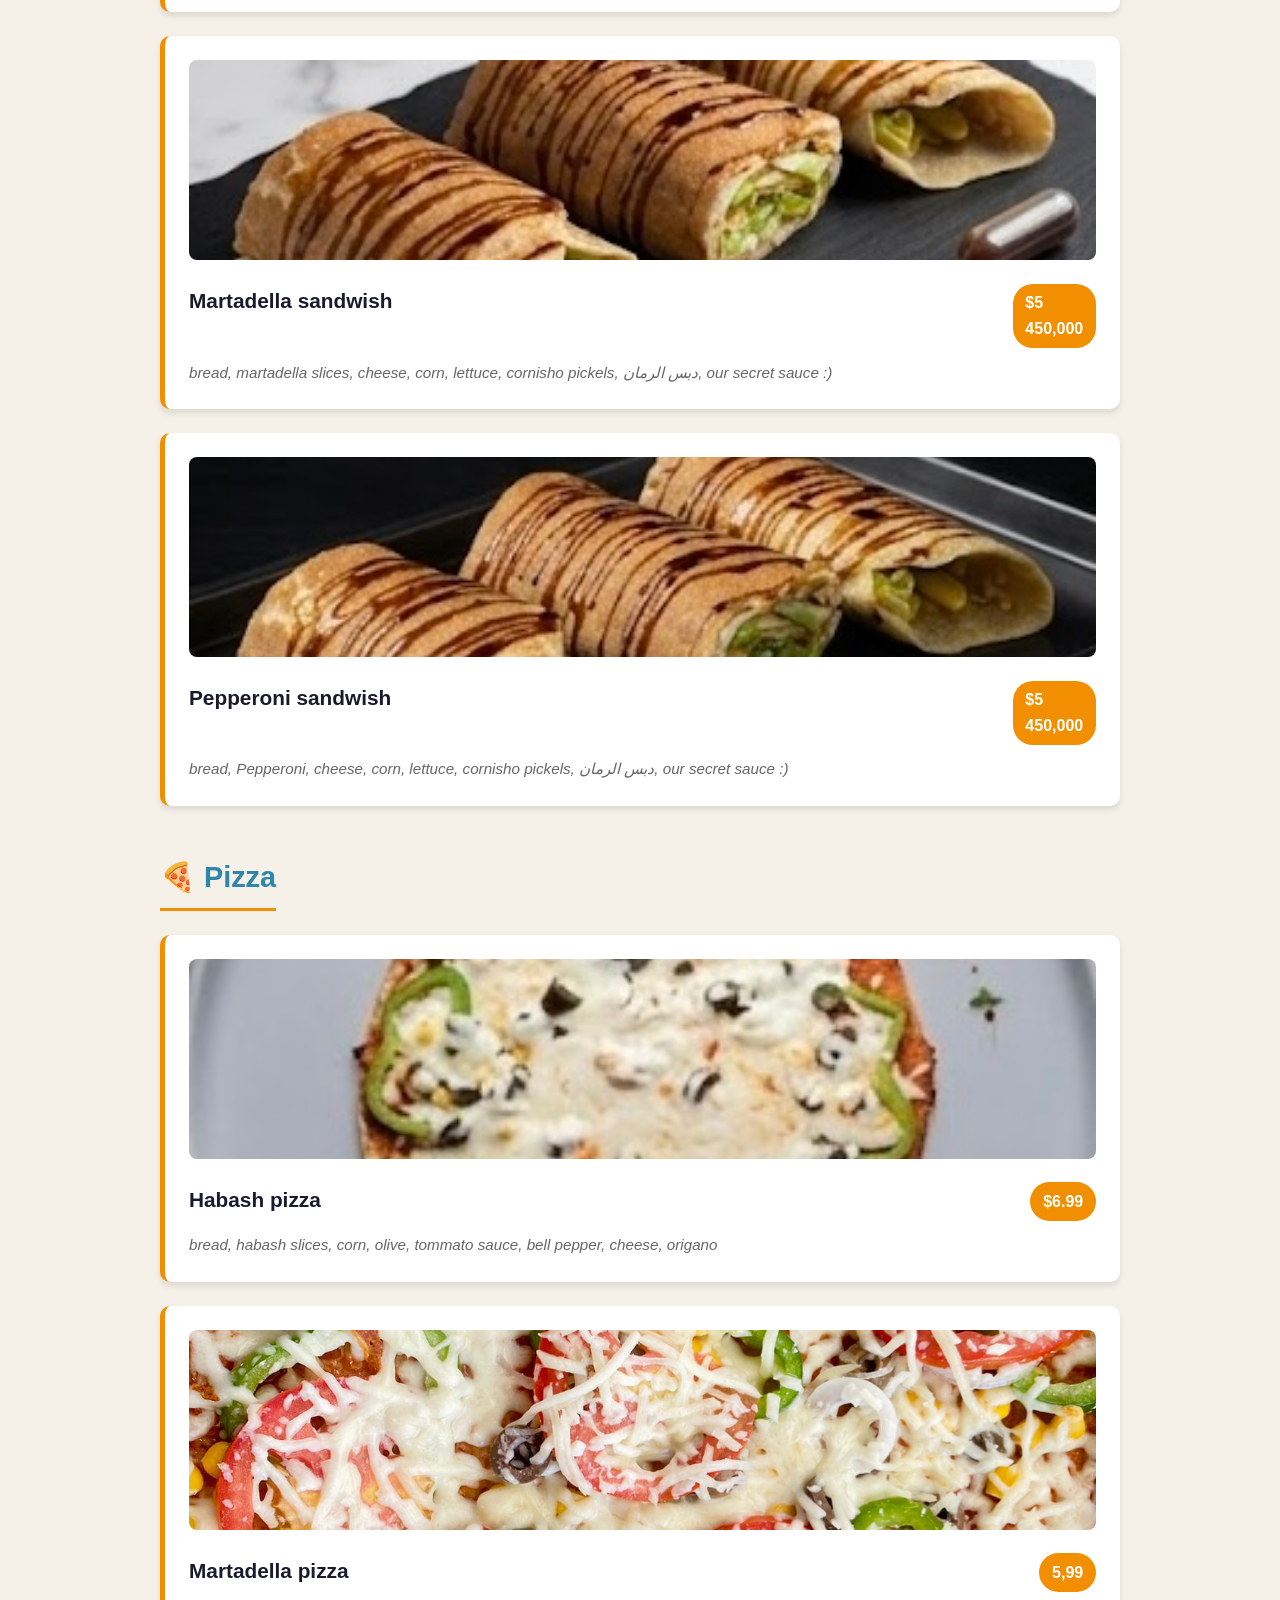
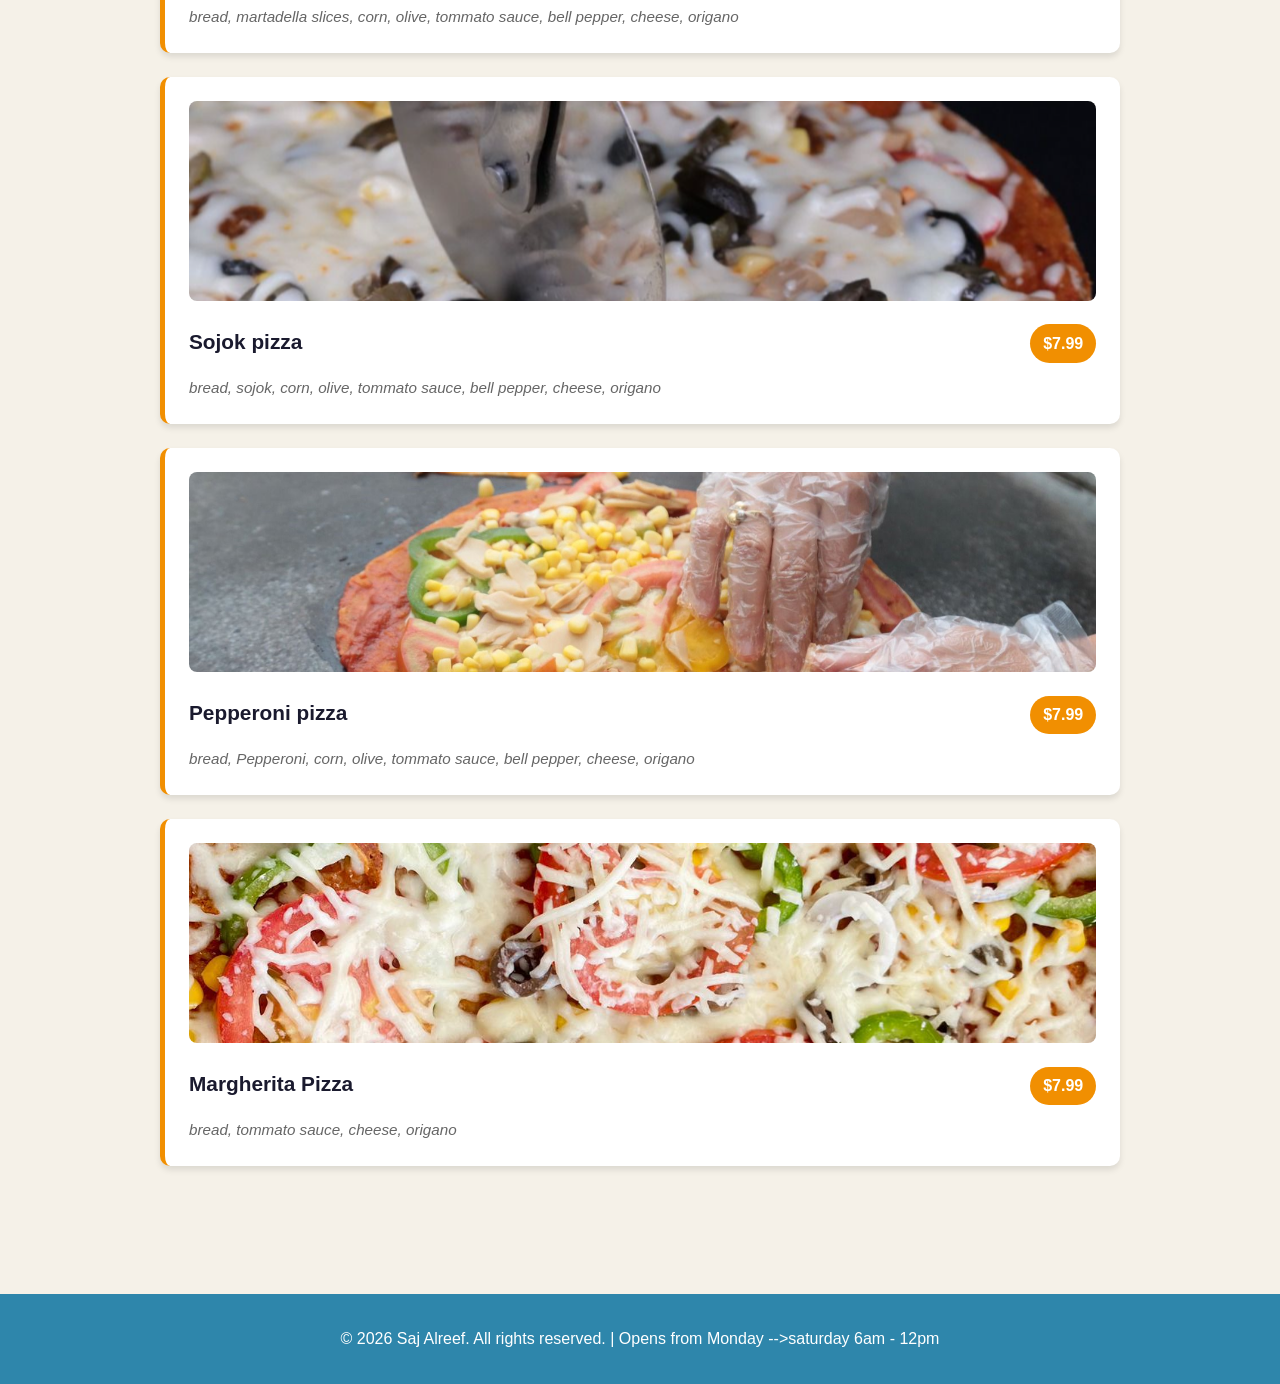
==== commit 2eafbb5f: "Update index.html" ====
--- a/index.html
+++ b/index.html
@@ -259,7 +259,7 @@
                     </div>
 
                     <div class="menu-item" onclick="openModal(this)">
-                        <img class="item-image" src="pizza2.PNG" alt="Margherita Pizza">
+                        <img class="item-image" src="pizza2.jpg" alt="Margherita Pizza">
                         <div class="item-header">
                             <h4 class="item-name">Margherita Pizza</h4>
                             <span class="item-price">$7.99</span>
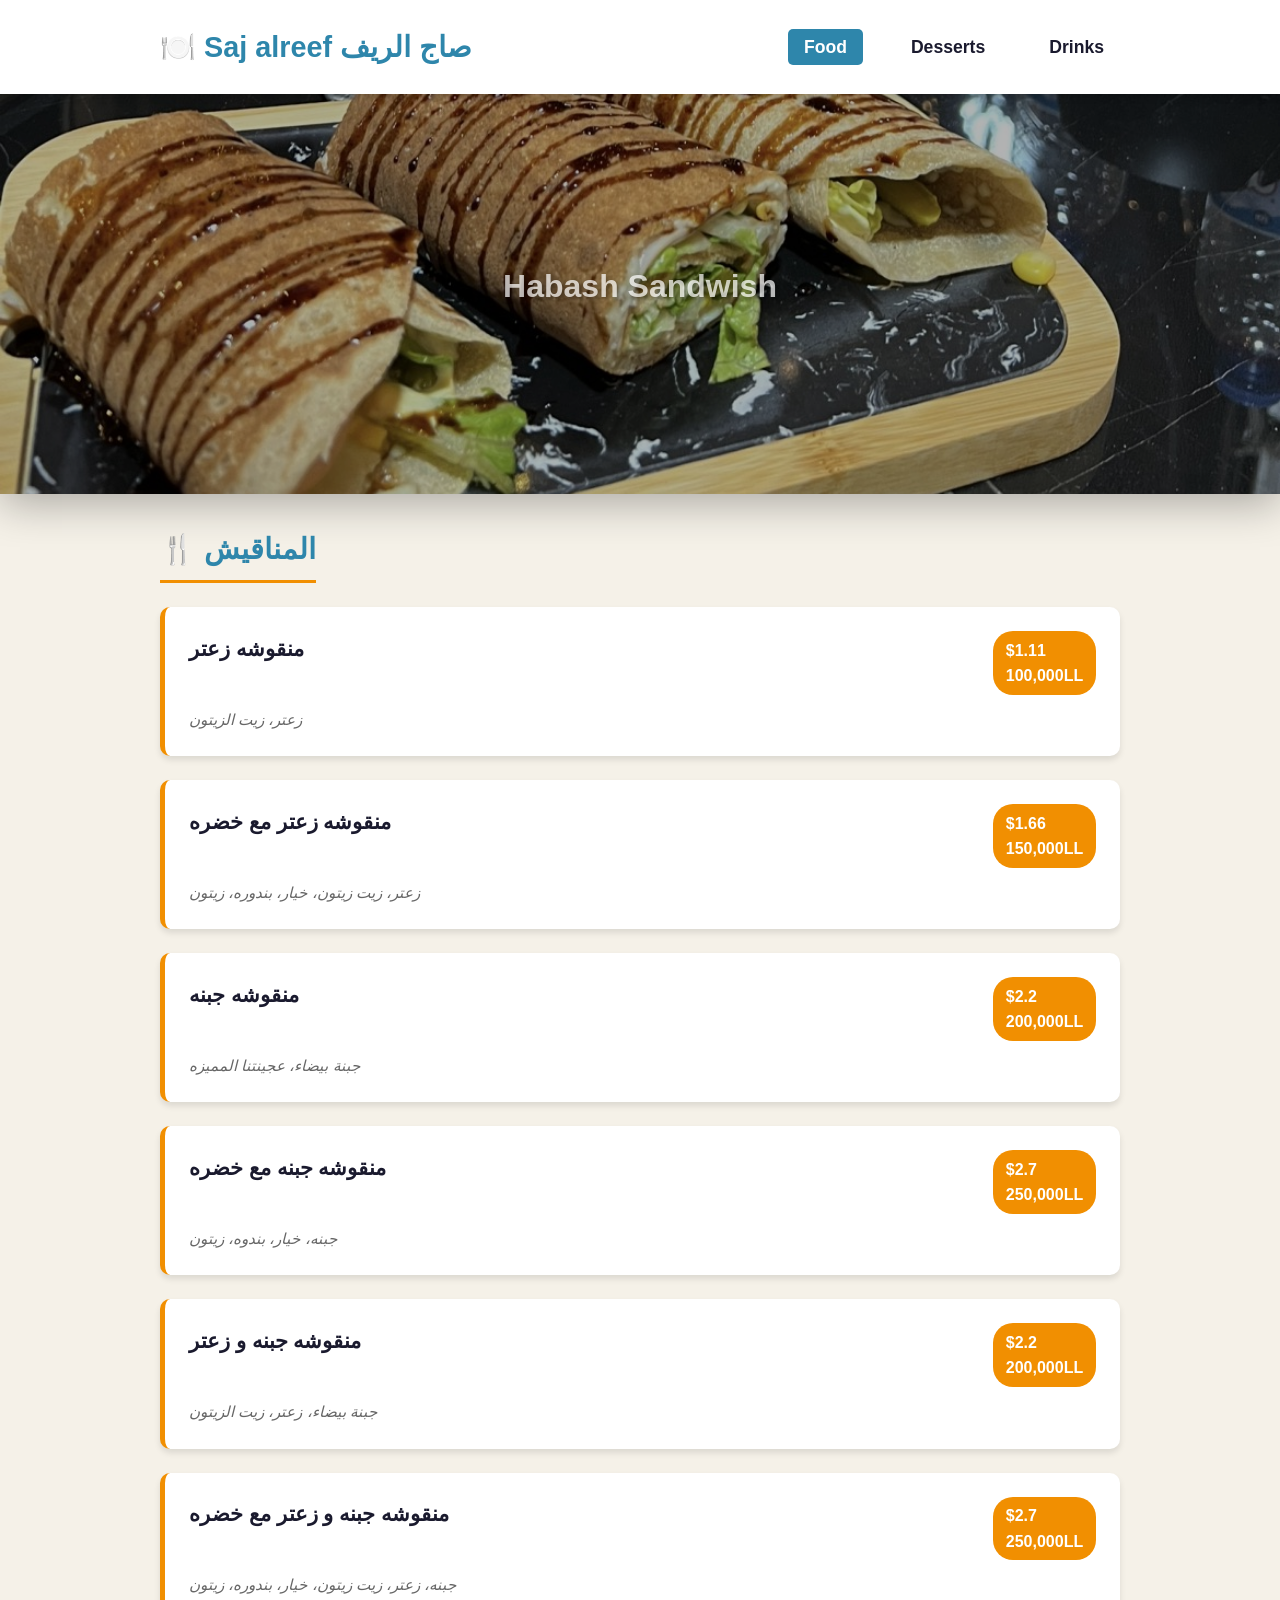
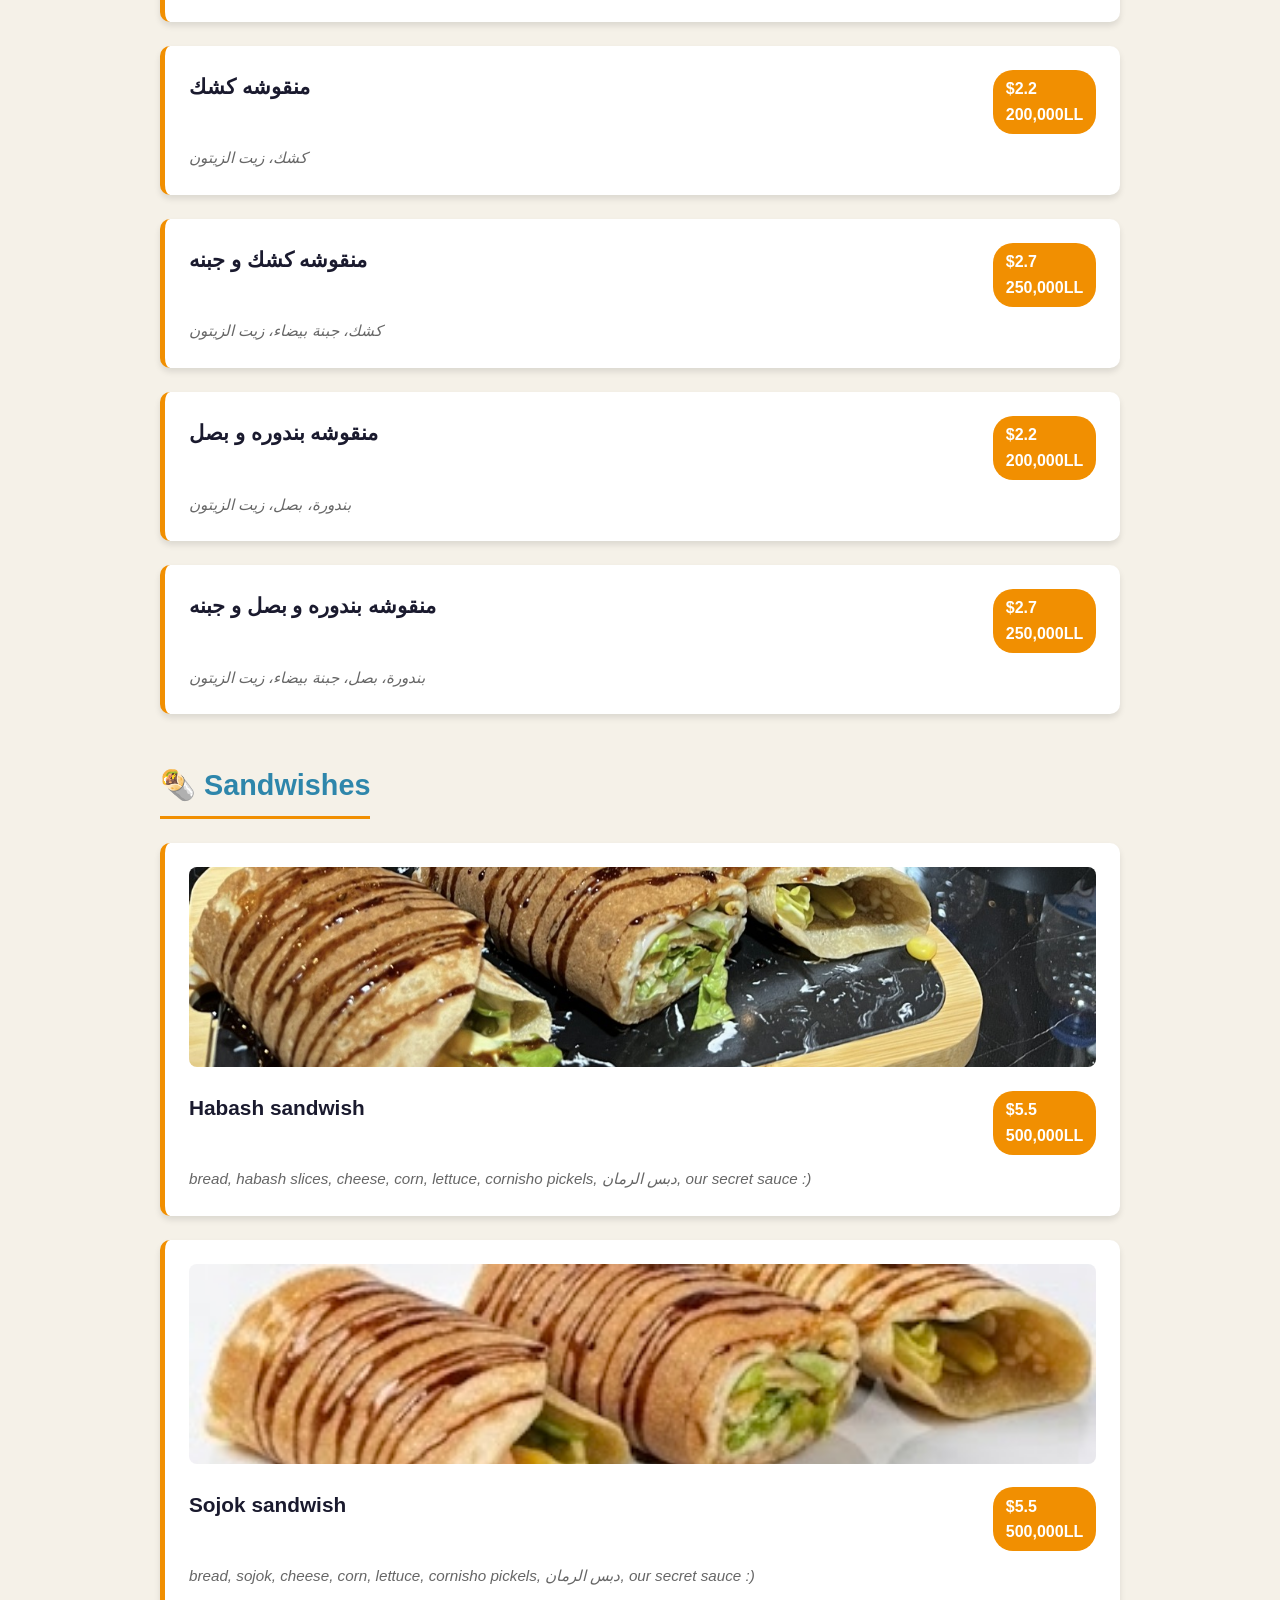
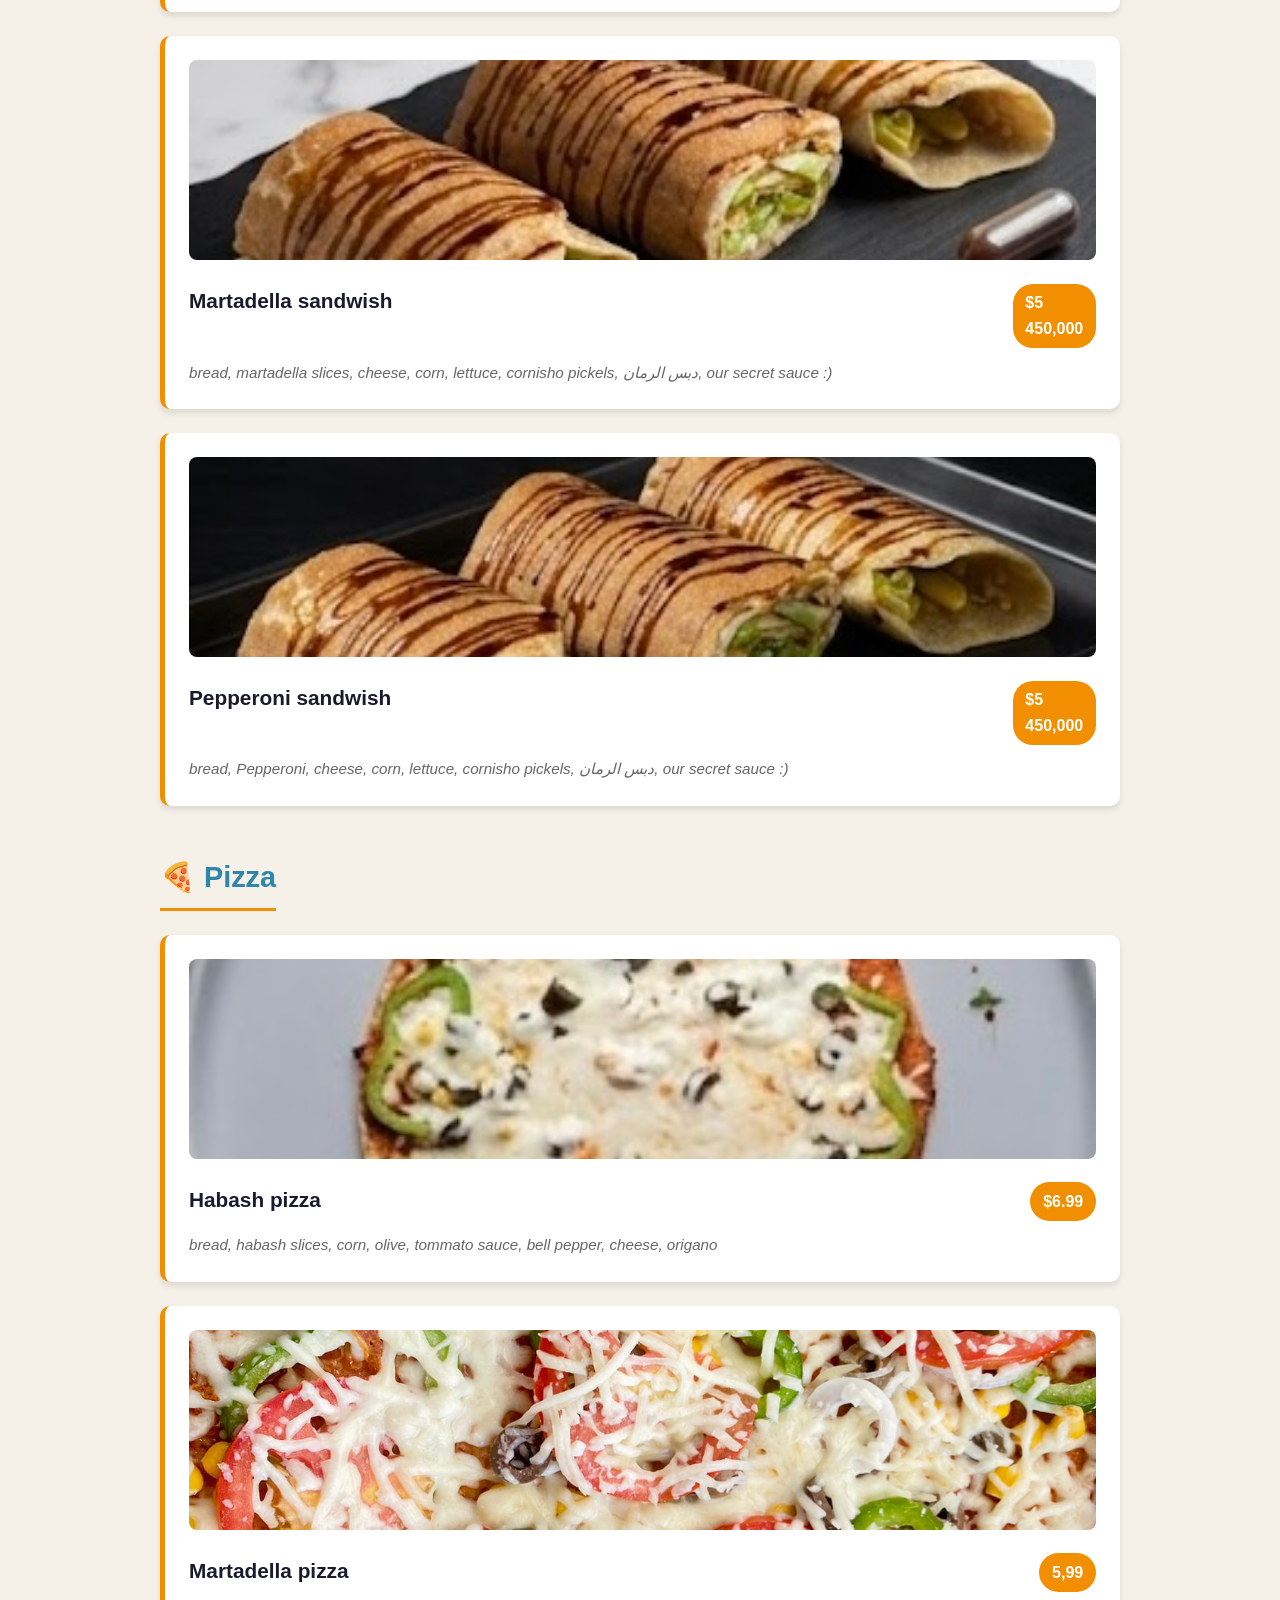
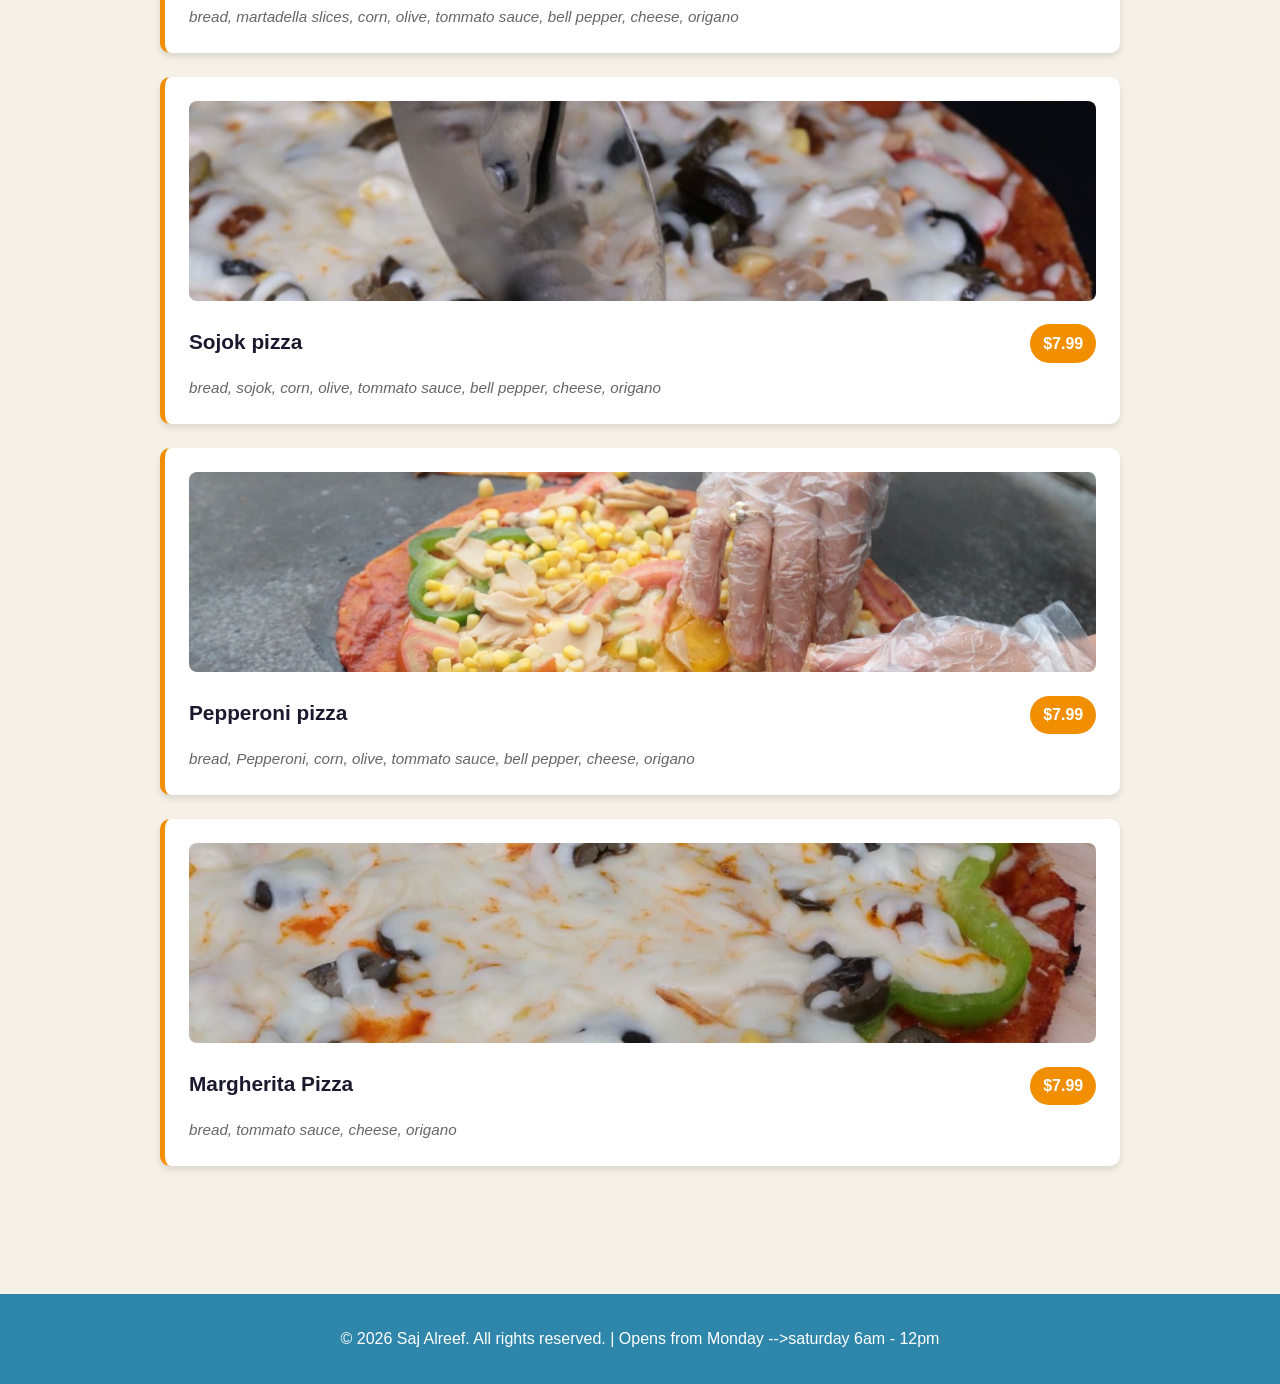
==== commit 2f671525: "Update index.html" ====
--- a/index.html
+++ b/index.html
@@ -259,7 +259,7 @@
                     </div>
 
                     <div class="menu-item" onclick="openModal(this)">
-                        <img class="item-image" src="pizza2.jpg" alt="Margherita Pizza">
+                        <img class="item-image" src="pizza3.jpg" alt="Margherita Pizza">
                         <div class="item-header">
                             <h4 class="item-name">Margherita Pizza</h4>
                             <span class="item-price">$7.99</span>
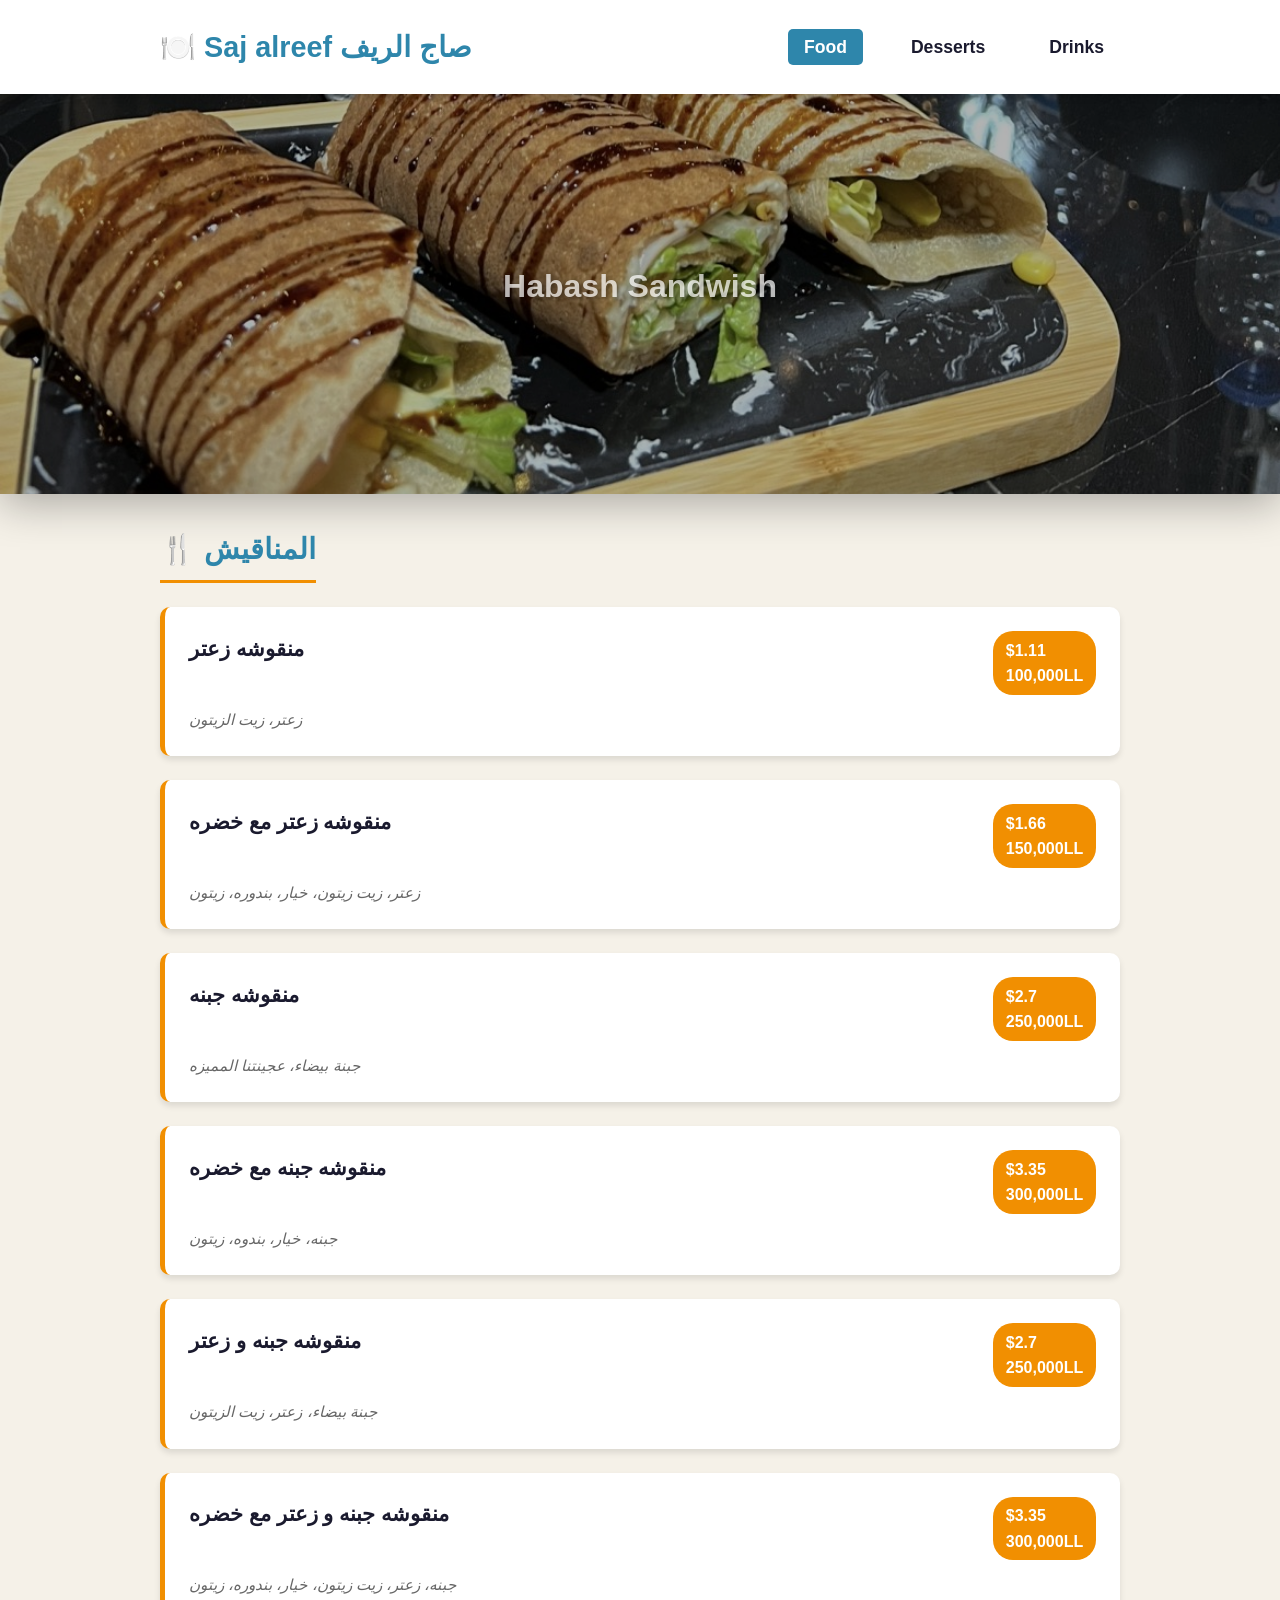
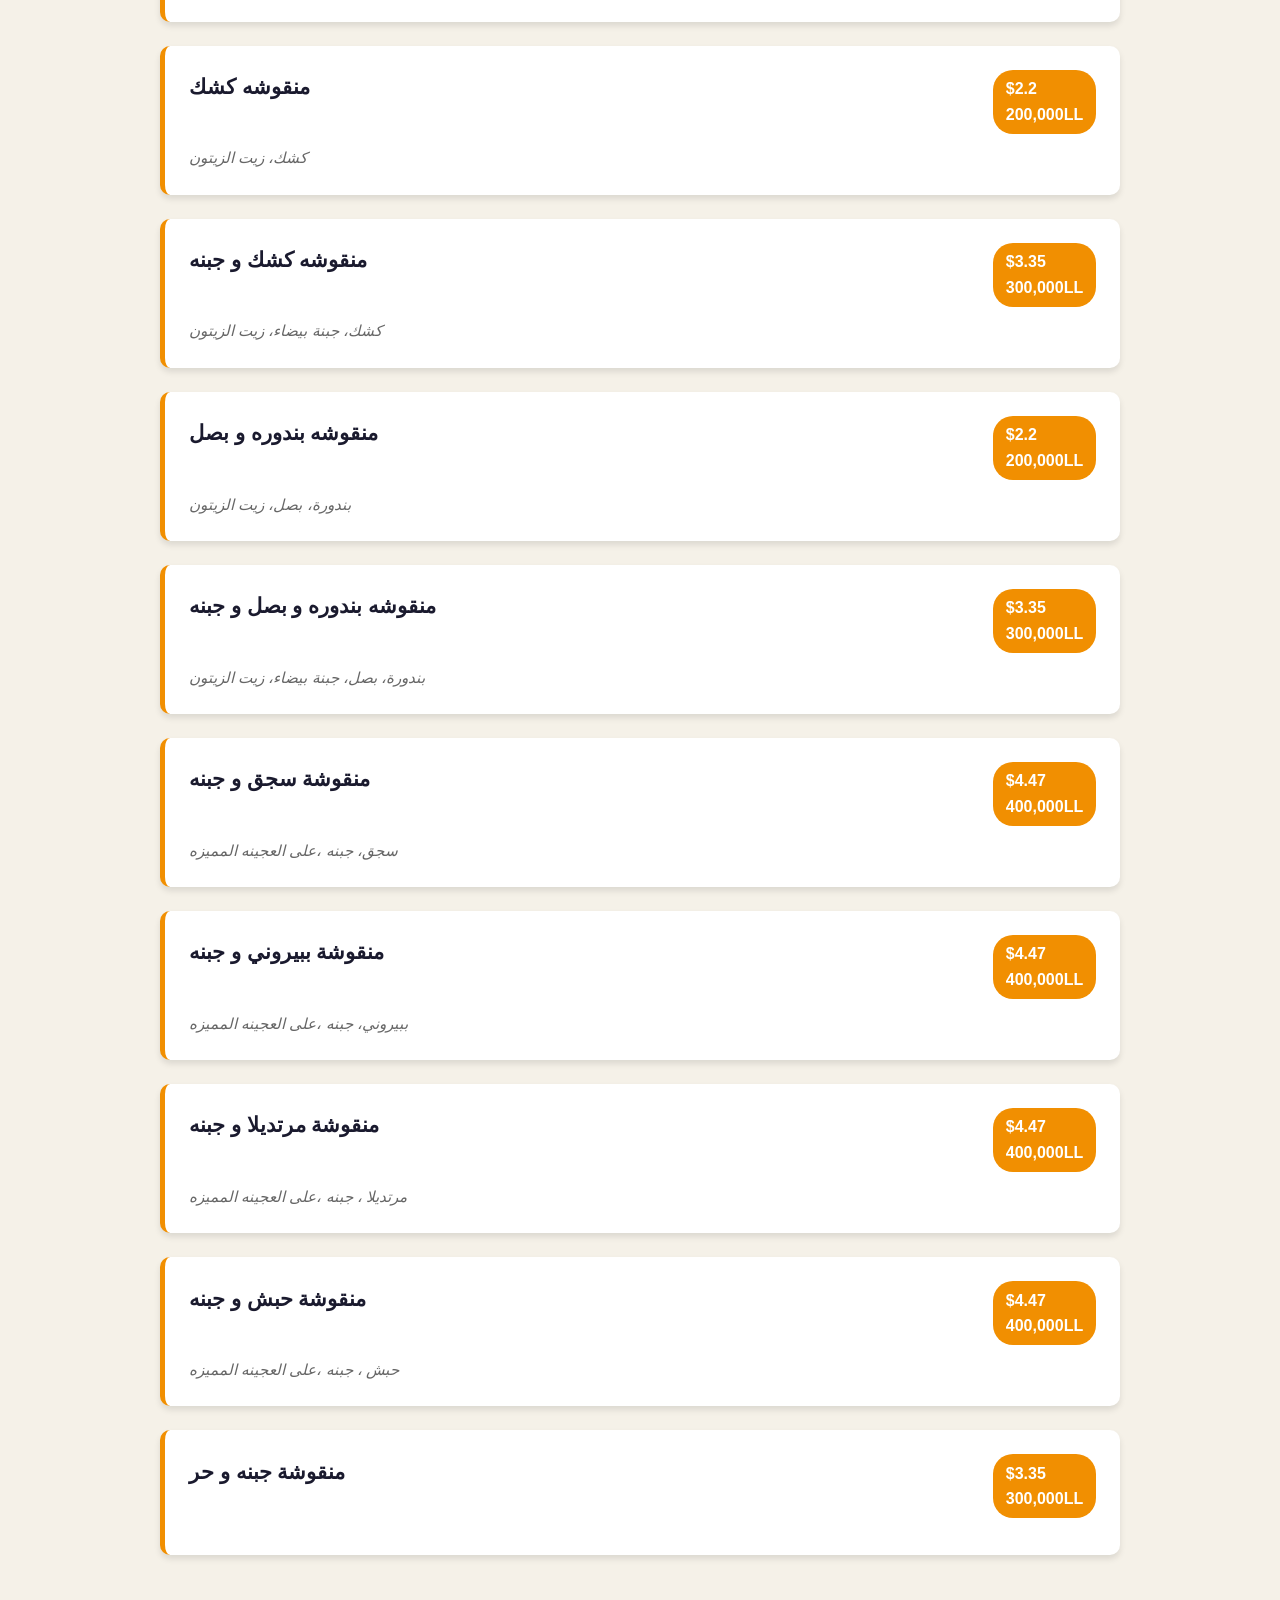
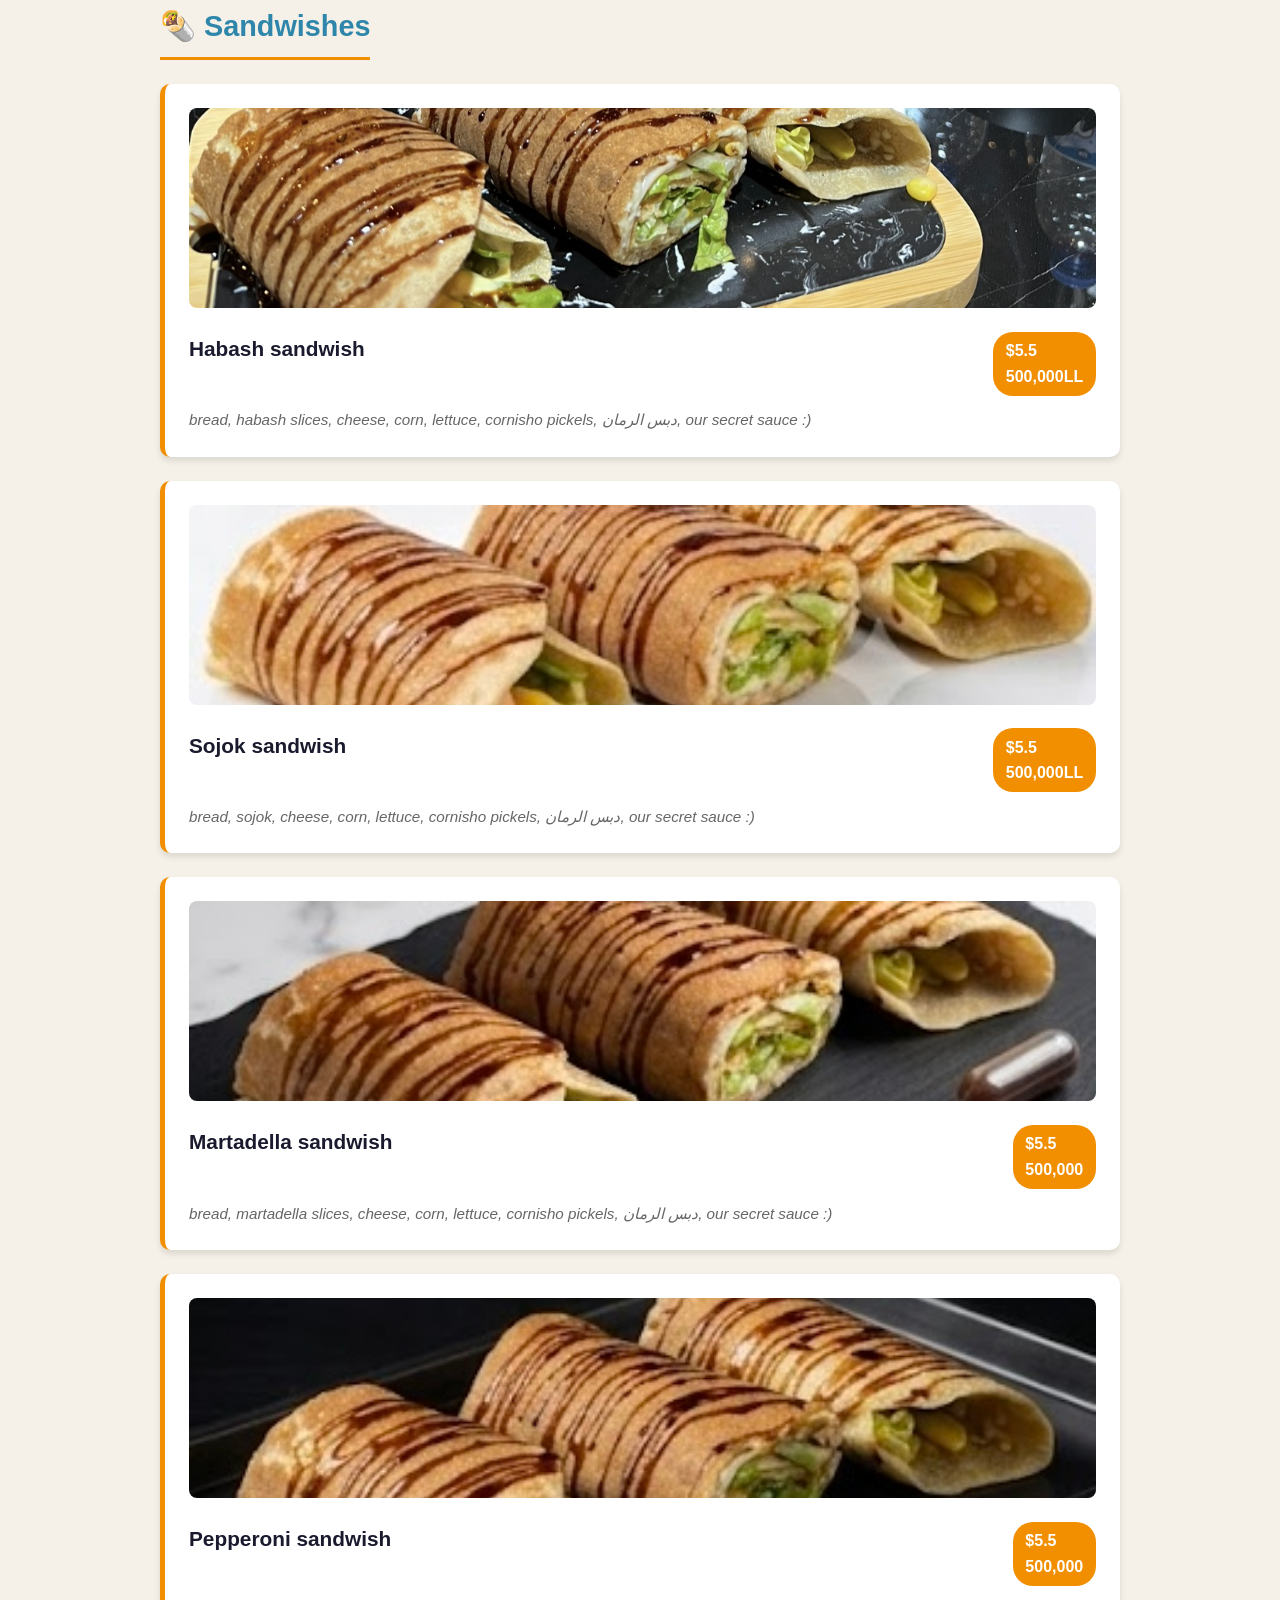
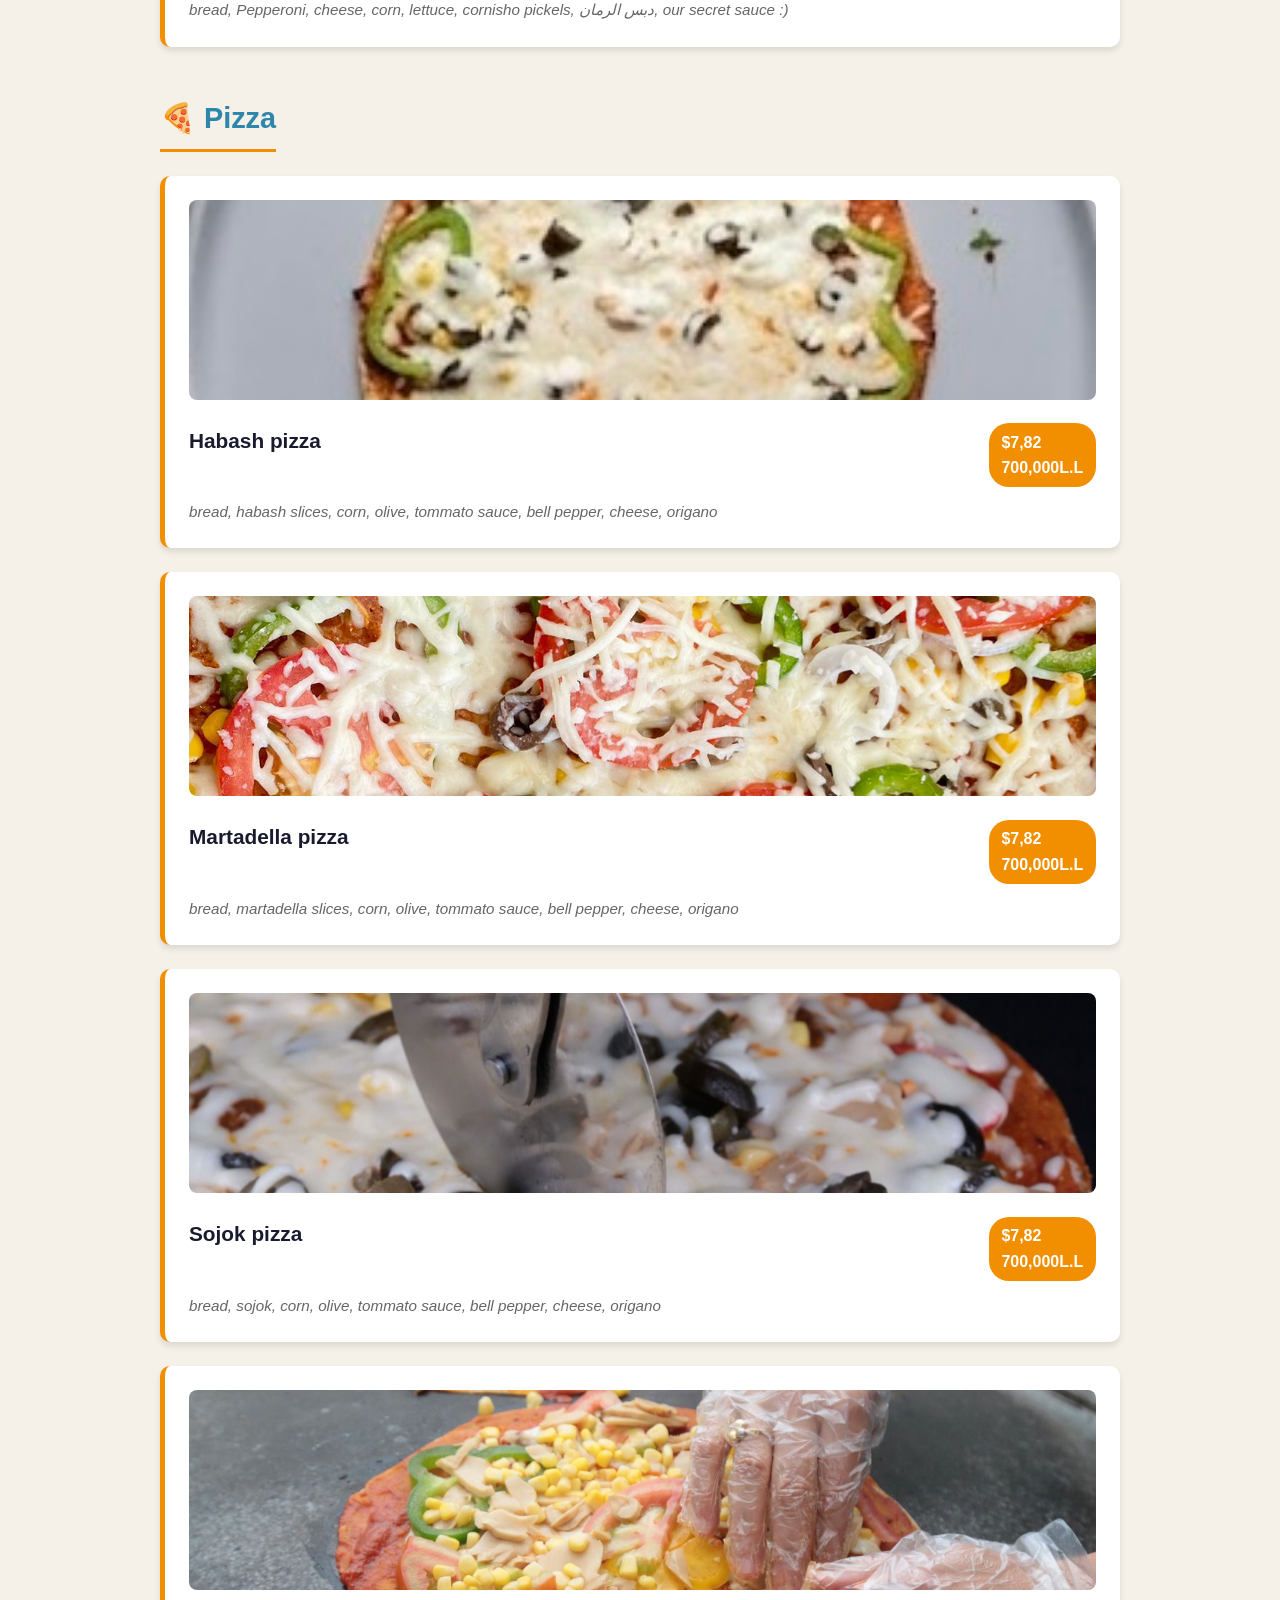
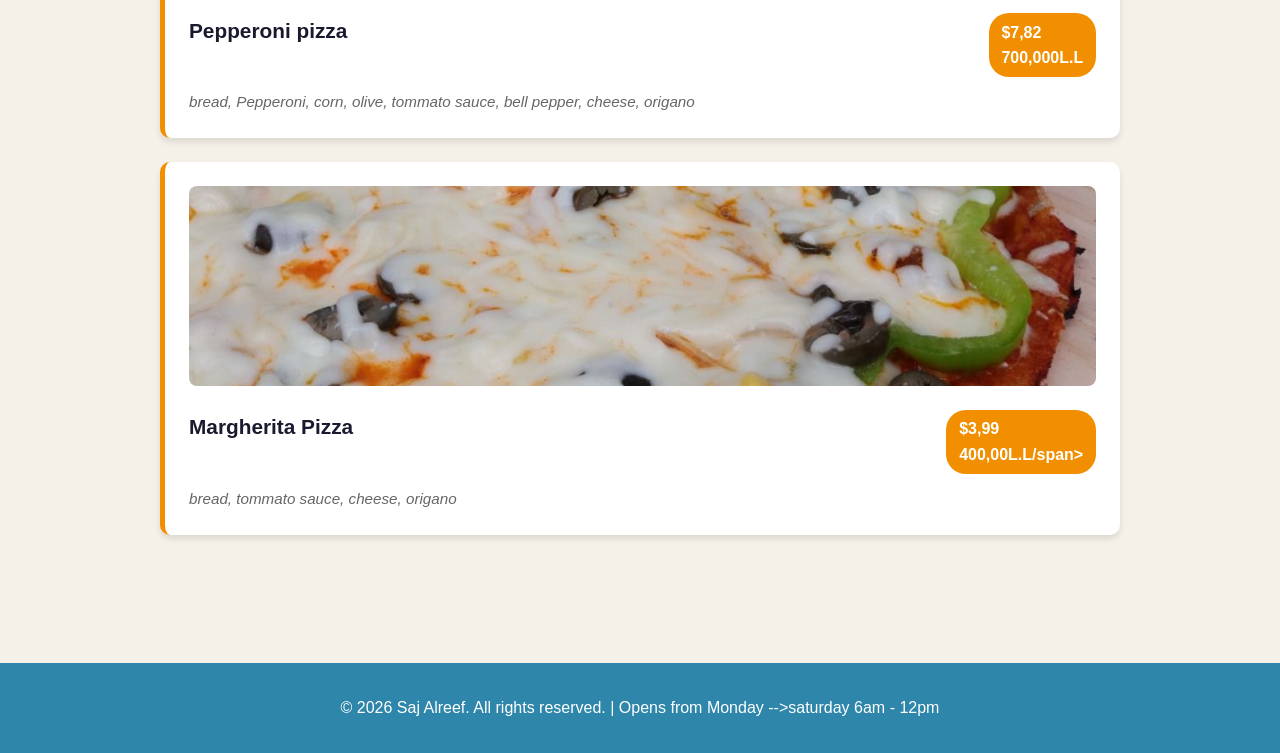
==== commit ebdba8f4: "Update menu item prices and add new items" ====
--- a/index.html
+++ b/index.html
@@ -104,7 +104,7 @@
                       <!--  <img class="item-image" src="8ab1aa38-ba7b-4906-bef6-45c318ed1564.jpg" alt="منقوشه جبنه">-->
                         <div class="item-header">
                             <h4 class="item-name">منقوشه جبنه</h4>
-                            <span class="manakesh-price">$2.2<br>200,000LL</span>
+                            <span class="manakesh-price">$2.7<br>250,000LL</span>
                         </div>
                         <p class="item-ingredients">جبنة بيضاء، عجينتنا المميزه</p>
                     </div>
@@ -113,16 +113,16 @@
                       <!--  <img class="item-image" src="8ab1aa38-ba7b-4906-bef6-45c318ed1564.jpg" alt="منقوشه جبنه">-->
                         <div class="item-header">
                             <h4 class="item-name">  منقوشه جبنه مع خضره</h4>
+                            <span class="manakesh-price">$3.35<br>300,000LL</span>
+                        </div>
+                        <p class="item-ingredients">جبنه، خيار، بندوه، زيتون</p>
+                    </div>
+
+                    <div class="menu-item" onclick="openModal(this)">
+                       <!-- <img class="item-image" src="IMG_9146.PNG" alt="منقوشه جبنه و زعتر">-->
+                        <div class="item-header">
+                            <h4 class="item-name">منقوشه جبنه و زعتر</h4>
                             <span class="manakesh-price">$2.7<br>250,000LL</span>
-                        </div>
-                        <p class="item-ingredients">جبنه، خيار، بندوه، زيتون</p>
-                    </div>
-
-                    <div class="menu-item" onclick="openModal(this)">
-                       <!-- <img class="item-image" src="IMG_9146.PNG" alt="منقوشه جبنه و زعتر">-->
-                        <div class="item-header">
-                            <h4 class="item-name">منقوشه جبنه و زعتر</h4>
-                            <span class="manakesh-price">$2.2<br>200,000LL</span>
                         </div>
                         <p class="item-ingredients">جبنة بيضاء، زعتر، زيت الزيتون</p>
                     </div> 
@@ -131,7 +131,7 @@
                        <!-- <img class="item-image" src="IMG_9146.PNG" alt="منقوشه جبنه و زعتر">-->
                         <div class="item-header">
                             <h4 class="item-name">منقوشه جبنه و زعتر مع خضره</h4>
-                            <span class="manakesh-price">$2.7<br>250,000LL</span>
+                            <span class="manakesh-price">$3.35<br>300,000LL</span>
                         </div>
                         <p class="item-ingredients">جبنه، زعتر، زيت زيتون، خيار، بندوره، زيتون</p>
                     </div>
@@ -149,7 +149,7 @@
                        <!-- <img class="item-image" src="IMG_9165.PNG" alt="منقوشه كشك و جبنه">-->
                         <div class="item-header">
                             <h4 class="item-name">منقوشه كشك و جبنه</h4>
-                            <span class="manakesh-price">$2.7<br>250,000LL</span>
+                            <span class="manakesh-price">$3.35<br>300,000LL</span>
                         </div>
                         <p class="item-ingredients">كشك، جبنة بيضاء، زيت الزيتون</p>
                     </div>
@@ -162,15 +162,60 @@
                         </div>
                         <p class="item-ingredients">بندورة، بصل، زيت الزيتون</p>
                     </div>
-
+                    
                     <div class="menu-item" onclick="openModal(this)">
                         <!--<img class="item-image" src="IMG_9146.PNG" alt="منقوشه بندوره و بصل و جبنه">-->
                         <div class="item-header">
                             <h4 class="item-name">منقوشه بندوره و بصل و جبنه</h4>
-                            <span class="manakesh-price">$2.7<br>250,000LL</span>
+                            <span class="manakesh-price">$3.35<br>300,000LL</span>
                         </div>
                         <p class="item-ingredients">بندورة، بصل، جبنة بيضاء، زيت الزيتون</p>
                     </div>
+                    
+                    <div class="menu-item" onclick="openModal(this)">
+                      <!--  <img class="item-image" src="8ab1aa38-ba7b-4906-bef6-45c318ed1564.jpg" alt="منقوشه بندوره و بصل">-->
+                        <div class="item-header">
+                            <h4 class="item-name"> منقوشة سجق و جبنه</h4>
+                            <span class="manakesh-price">$4.47<br>400,000LL</span>
+                        </div>
+                        <p class="item-ingredients">سجق، جبنه ،على العجينه المميزه</p>
+                    </div>
+                    
+                    <div class="menu-item" onclick="openModal(this)">
+                      <!--  <img class="item-image" src="8ab1aa38-ba7b-4906-bef6-45c318ed1564.jpg" alt="منقوشه بندوره و بصل">-->
+                        <div class="item-header">
+                            <h4 class="item-name"> منقوشة ببيروني و جبنه</h4>
+                            <span class="manakesh-price">$4.47<br>400,000LL</span>
+                        </div>
+                        <p class="item-ingredients">ببيروني، جبنه ،على العجينه المميزه</p>
+                    </div>
+
+                      <div class="menu-item" onclick="openModal(this)">
+                      <!--  <img class="item-image" src="8ab1aa38-ba7b-4906-bef6-45c318ed1564.jpg" alt="منقوشه بندوره و بصل">-->
+                        <div class="item-header">
+                            <h4 class="item-name"> منقوشة مرتديلا و جبنه</h4>
+                            <span class="manakesh-price">$4.47<br>400,000LL</span>
+                        </div>
+                        <p class="item-ingredients">مرتديلا ، جبنه ،على العجينه المميزه</p>
+                    </div>
+                    
+                <div class="menu-item" onclick="openModal(this)">
+                      <!--  <img class="item-image" src="8ab1aa38-ba7b-4906-bef6-45c318ed1564.jpg" alt="منقوشه بندوره و بصل">-->
+                        <div class="item-header">
+                            <h4 class="item-name"> منقوشة حبش و جبنه</h4>
+                            <span class="manakesh-price">$4.47<br>400,000LL</span>
+                        </div>
+                        <p class="item-ingredients"> حبش ، جبنه ،على العجينه المميزه</p>
+                    </div>
+              <div class="menu-item" onclick="openModal(this)">
+                      <!--  <img class="item-image" src="8ab1aa38-ba7b-4906-bef6-45c318ed1564.jpg" alt="منقوشه بندوره و بصل">-->
+                        <div class="item-header">
+                            <h4 class="item-name">منقوشة جبنه و حر</h4>
+                            <span class="manakesh-price">$3.35<br>300,000LL</span>
+                        </div>
+                        <p class="item-ingredients">    </p>
+                    </div>
+                    
                 </div>
             </div>
 
@@ -201,7 +246,7 @@
                         <img class="item-image" src="IMG_9655-2.jpg" alt="Martadella sandwish">
                         <div class="item-header">
                             <h4 class="item-name">Martadella sandwish</h4>
-                            <span class="item-price">$5<br>450,000</span>
+                            <span class="item-price">$5.5<br>500,000</span>
                         </div>
                         <p class="item-ingredients">bread, martadella slices,  cheese, corn, lettuce, cornisho pickels, دبس الرمان, our secret sauce :)</p>
                     </div>
@@ -210,7 +255,7 @@
                         <img class="item-image" src="IMG_9655-3.jpg" alt="Pepperoni sandwish">
                         <div class="item-header">
                             <h4 class="item-name">Pepperoni sandwish</h4>
-                            <span class="item-price">$5<br>450,000</span>
+                            <span class="item-price">$5.5<br>500,000</span>
                         </div>
                         <p class="item-ingredients">bread, Pepperoni,  cheese, corn, lettuce, cornisho pickels, دبس الرمان, our secret sauce :)</p>
                     </div>
@@ -226,7 +271,7 @@
                         <img class="item-image" src="IMG_9659.JPG" alt="Habash pizza">
                         <div class="item-header">
                             <h4 class="item-name">Habash pizza</h4>
-                            <span class="item-price">$6.99</span>
+                            <span class="item-price">$7,82<br>700,000L.L</span>
                         </div>
                         <p class="item-ingredients">bread, habash slices, corn, olive, tommato sauce, bell pepper, cheese, origano</p>
                     </div>
@@ -235,7 +280,7 @@
                         <img class="item-image" src="pizza1.jpg" alt="Martadella pizza">
                         <div class="item-header">
                             <h4 class="item-name">Martadella pizza</h4>
-                            <span class="item-price">5,99</span>
+                            <span class="item-price">$7,82<br>700,000L.L</span>
                         </div>
                         <p class="item-ingredients">bread, martadella slices, corn, olive, tommato sauce, bell pepper, cheese, origano</p>
                     </div>
@@ -244,7 +289,7 @@
                         <img class="item-image" src="IMG_9146.PNG" alt="Sojok pizza">
                         <div class="item-header">
                             <h4 class="item-name">Sojok pizza</h4>
-                            <span class="item-price">$7.99</span>
+                            <span class="item-price">$7,82<br>700,000L.L</span>
                         </div>
                         <p class="item-ingredients">bread, sojok, corn, olive, tommato sauce, bell pepper, cheese, origano</p>
                     </div>
@@ -253,7 +298,7 @@
                         <img class="item-image" src="3a95d757-370e-40ad-ba1b-1abca23a4009.jpg" alt="Pepperoni pizza">
                         <div class="item-header">
                             <h4 class="item-name">Pepperoni pizza</h4>
-                            <span class="item-price">$7.99</span>
+                            <span class="item-price">$7,82<br>700,000L.L</span>
                         </div>
                         <p class="item-ingredients">bread, Pepperoni, corn, olive, tommato sauce, bell pepper, cheese, origano</p>
                     </div>
@@ -262,7 +307,7 @@
                         <img class="item-image" src="pizza3.jpg" alt="Margherita Pizza">
                         <div class="item-header">
                             <h4 class="item-name">Margherita Pizza</h4>
-                            <span class="item-price">$7.99</span>
+                            <span class="item-price">$3,99<br>400,00L.L/span>
                         </div>
                         <p class="item-ingredients">bread, tommato sauce, cheese, origano</p>
                     </div>
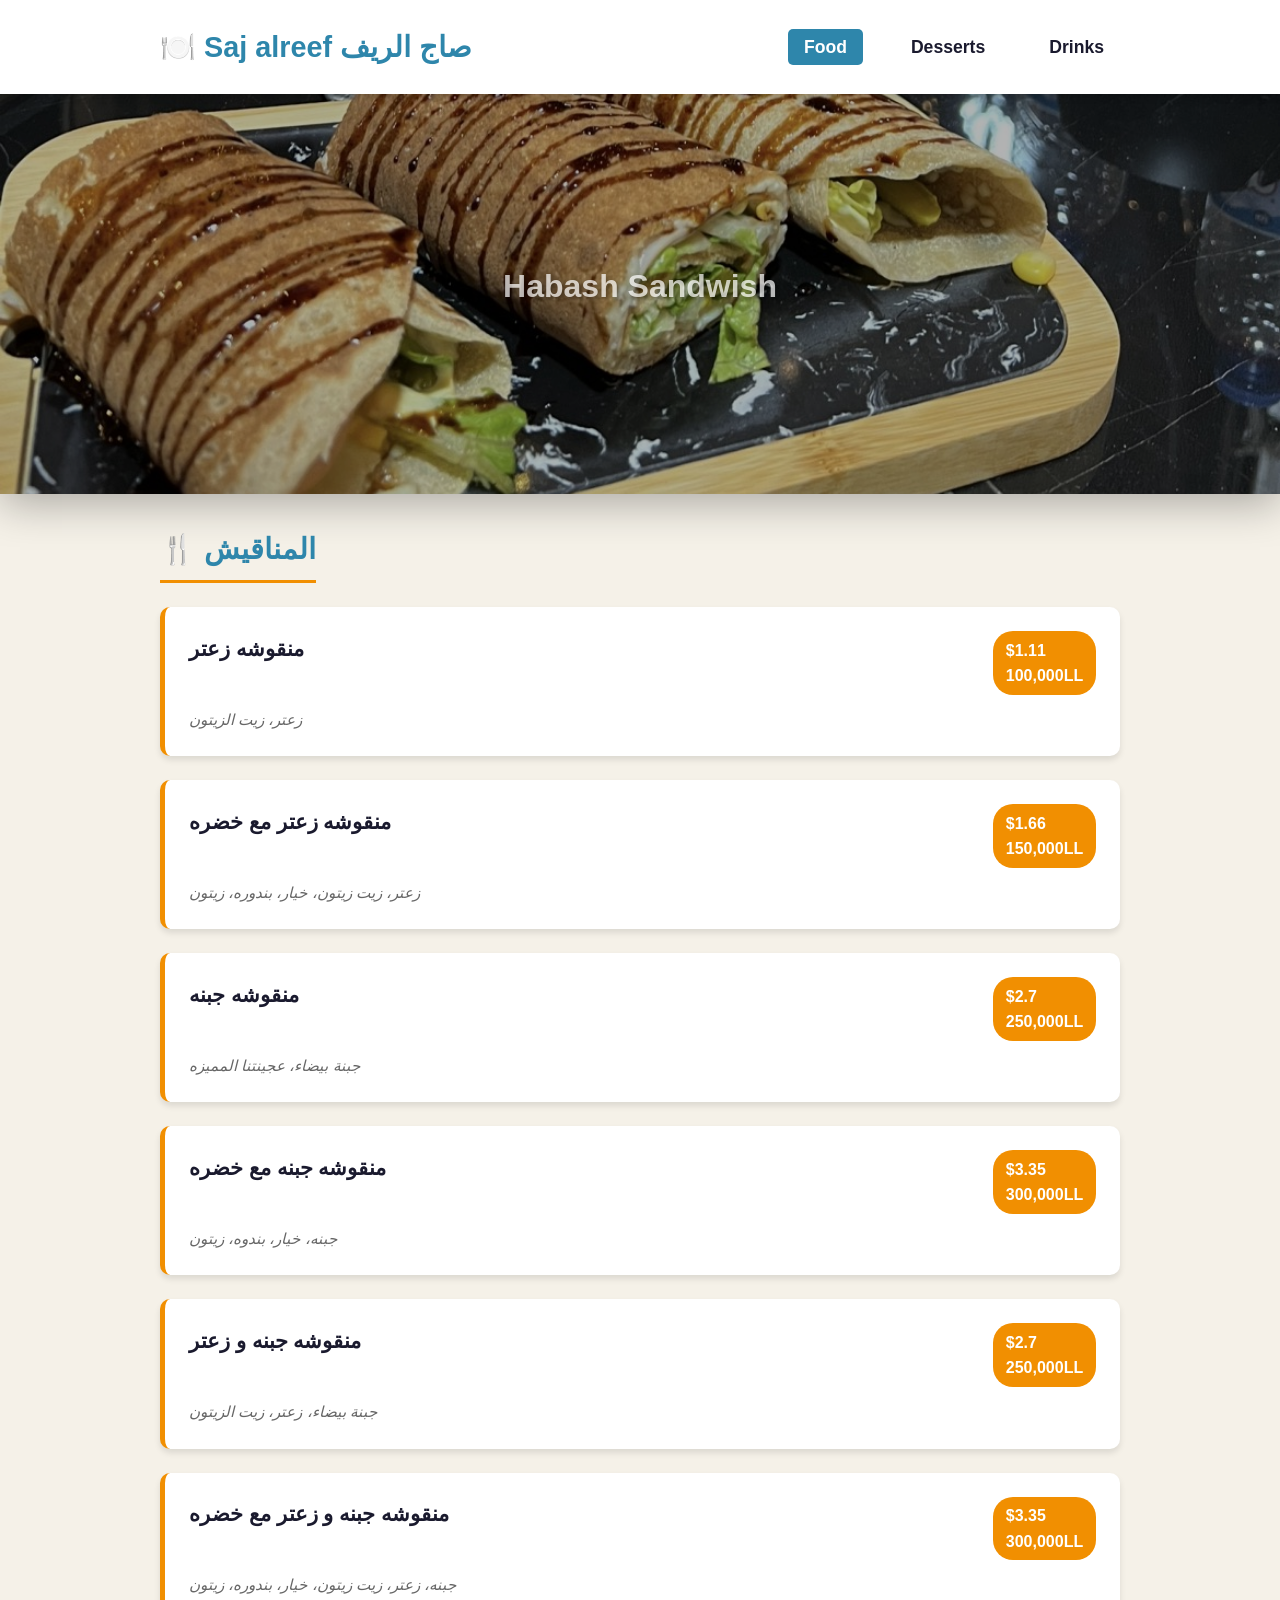
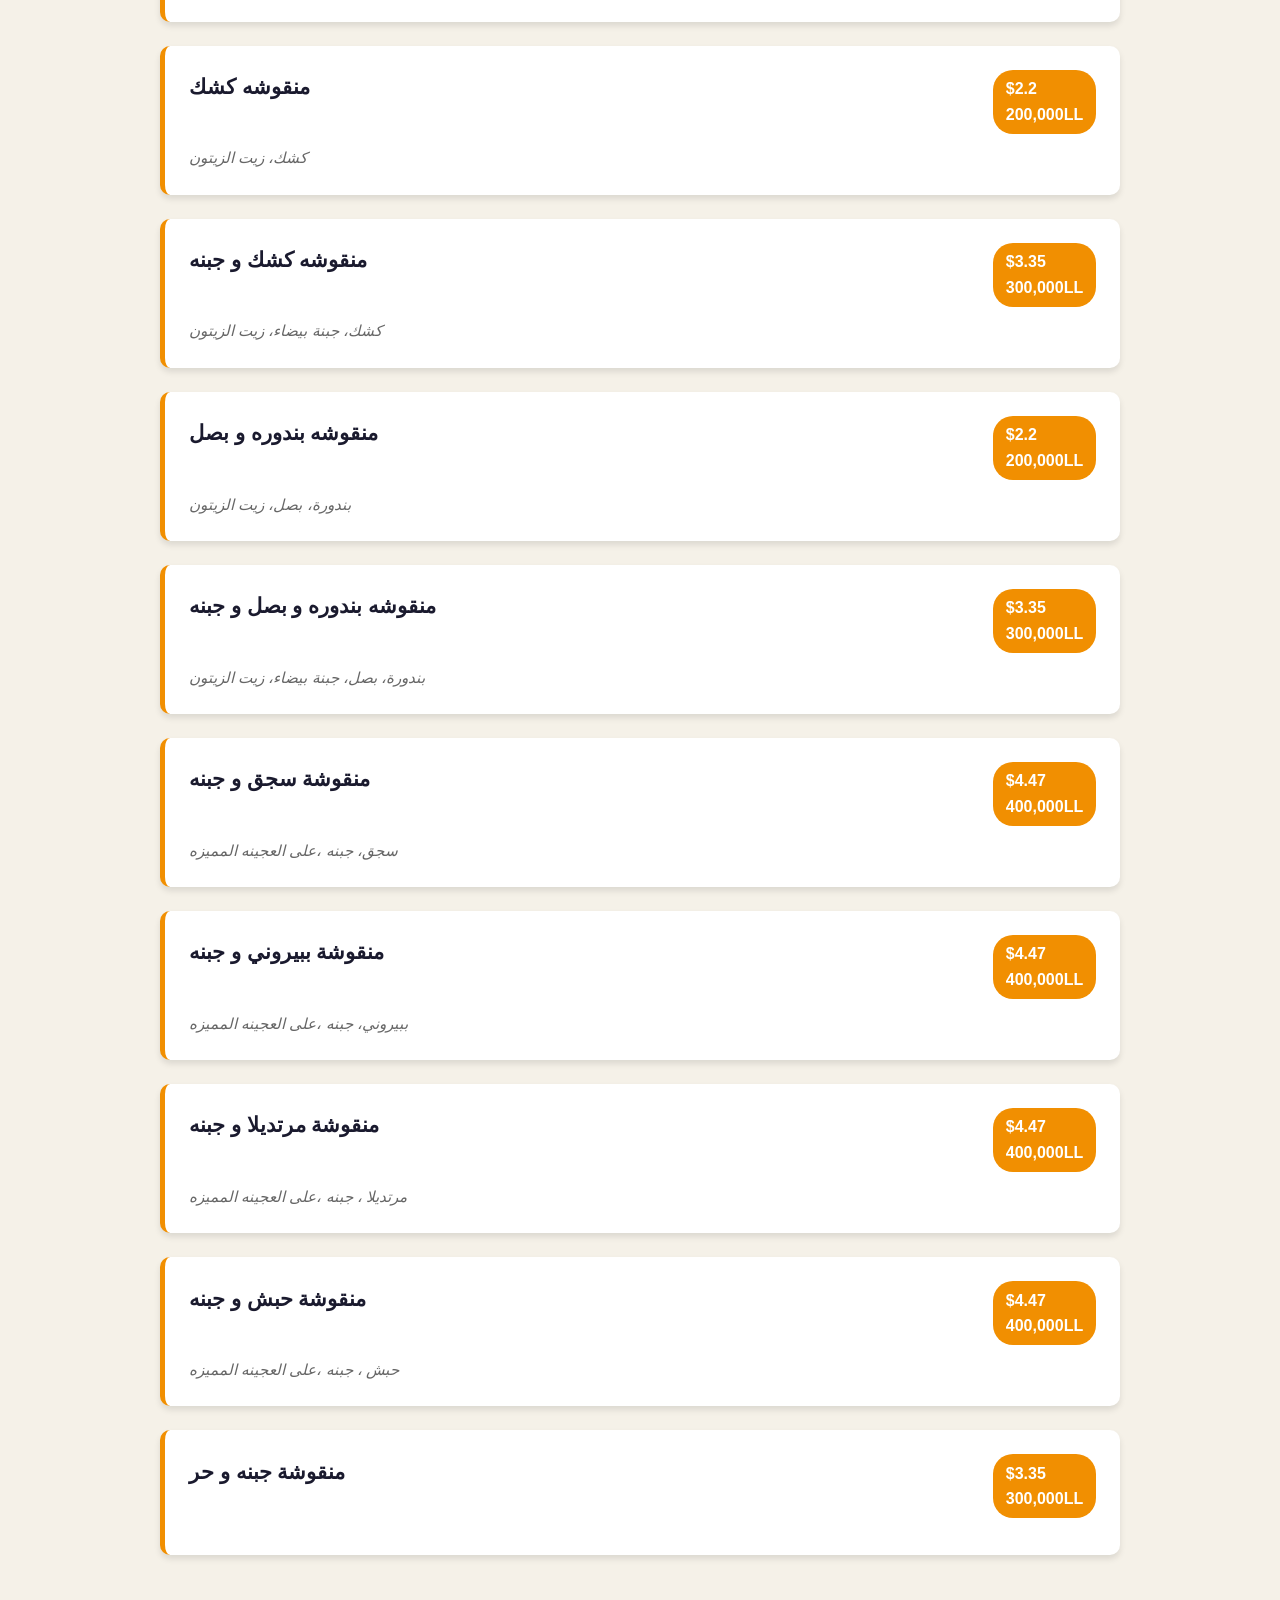
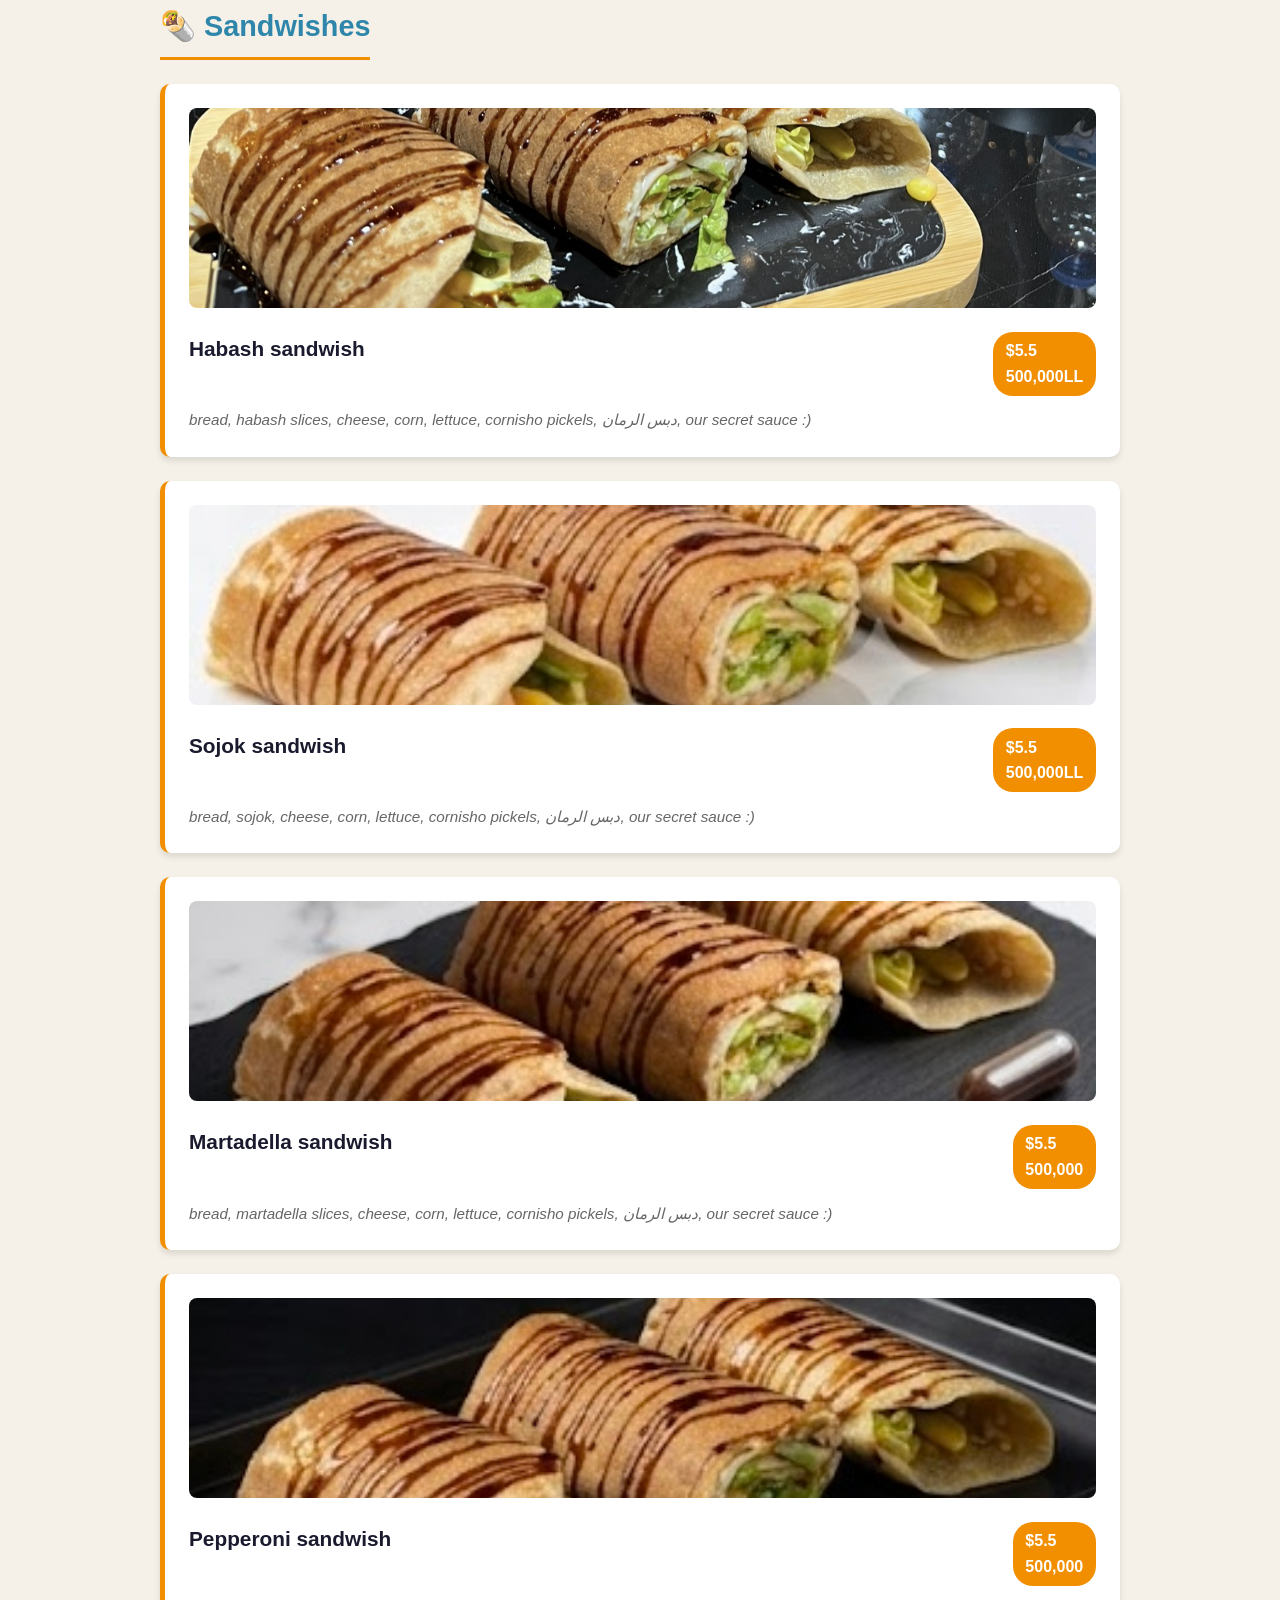
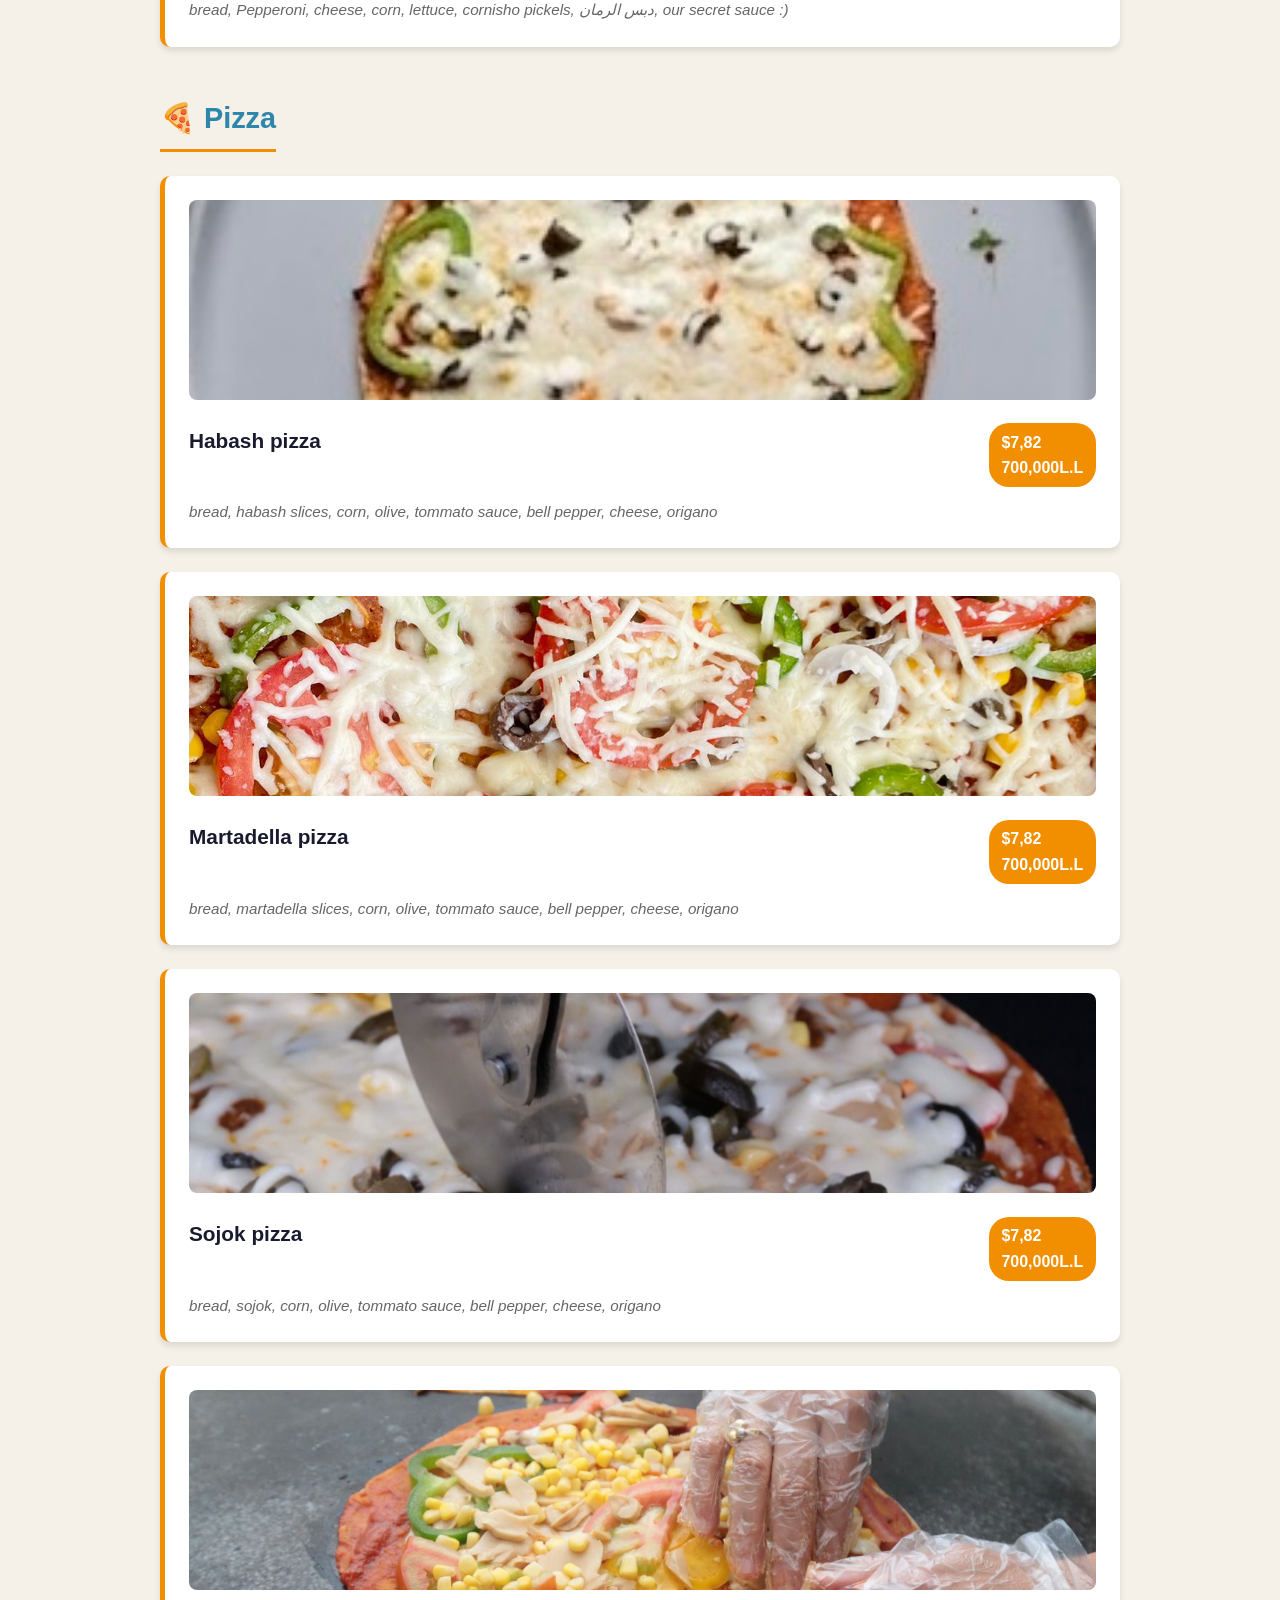
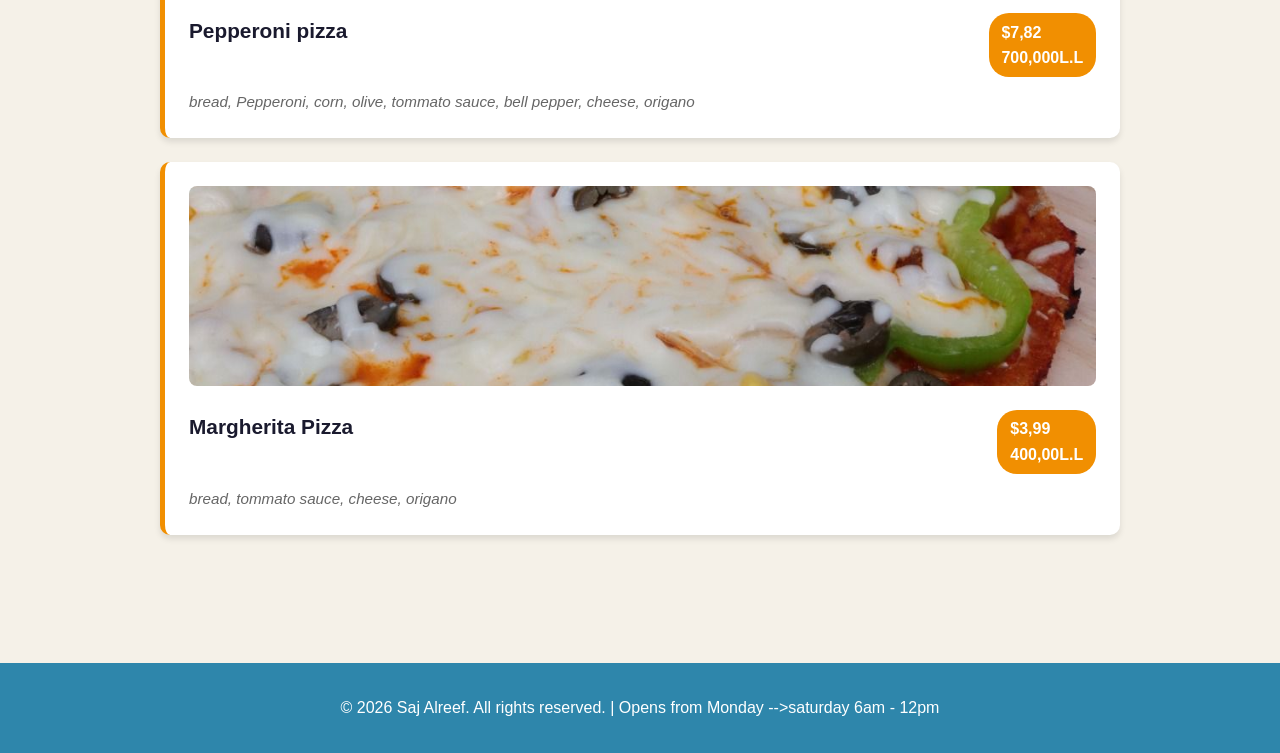
==== commit 909b66fe: "Fix HTML syntax for item price span" ====
--- a/index.html
+++ b/index.html
@@ -307,7 +307,7 @@
                         <img class="item-image" src="pizza3.jpg" alt="Margherita Pizza">
                         <div class="item-header">
                             <h4 class="item-name">Margherita Pizza</h4>
-                            <span class="item-price">$3,99<br>400,00L.L/span>
+                            <span class="item-price">$3,99<br>400,00L.L </span>
                         </div>
                         <p class="item-ingredients">bread, tommato sauce, cheese, origano</p>
                     </div>
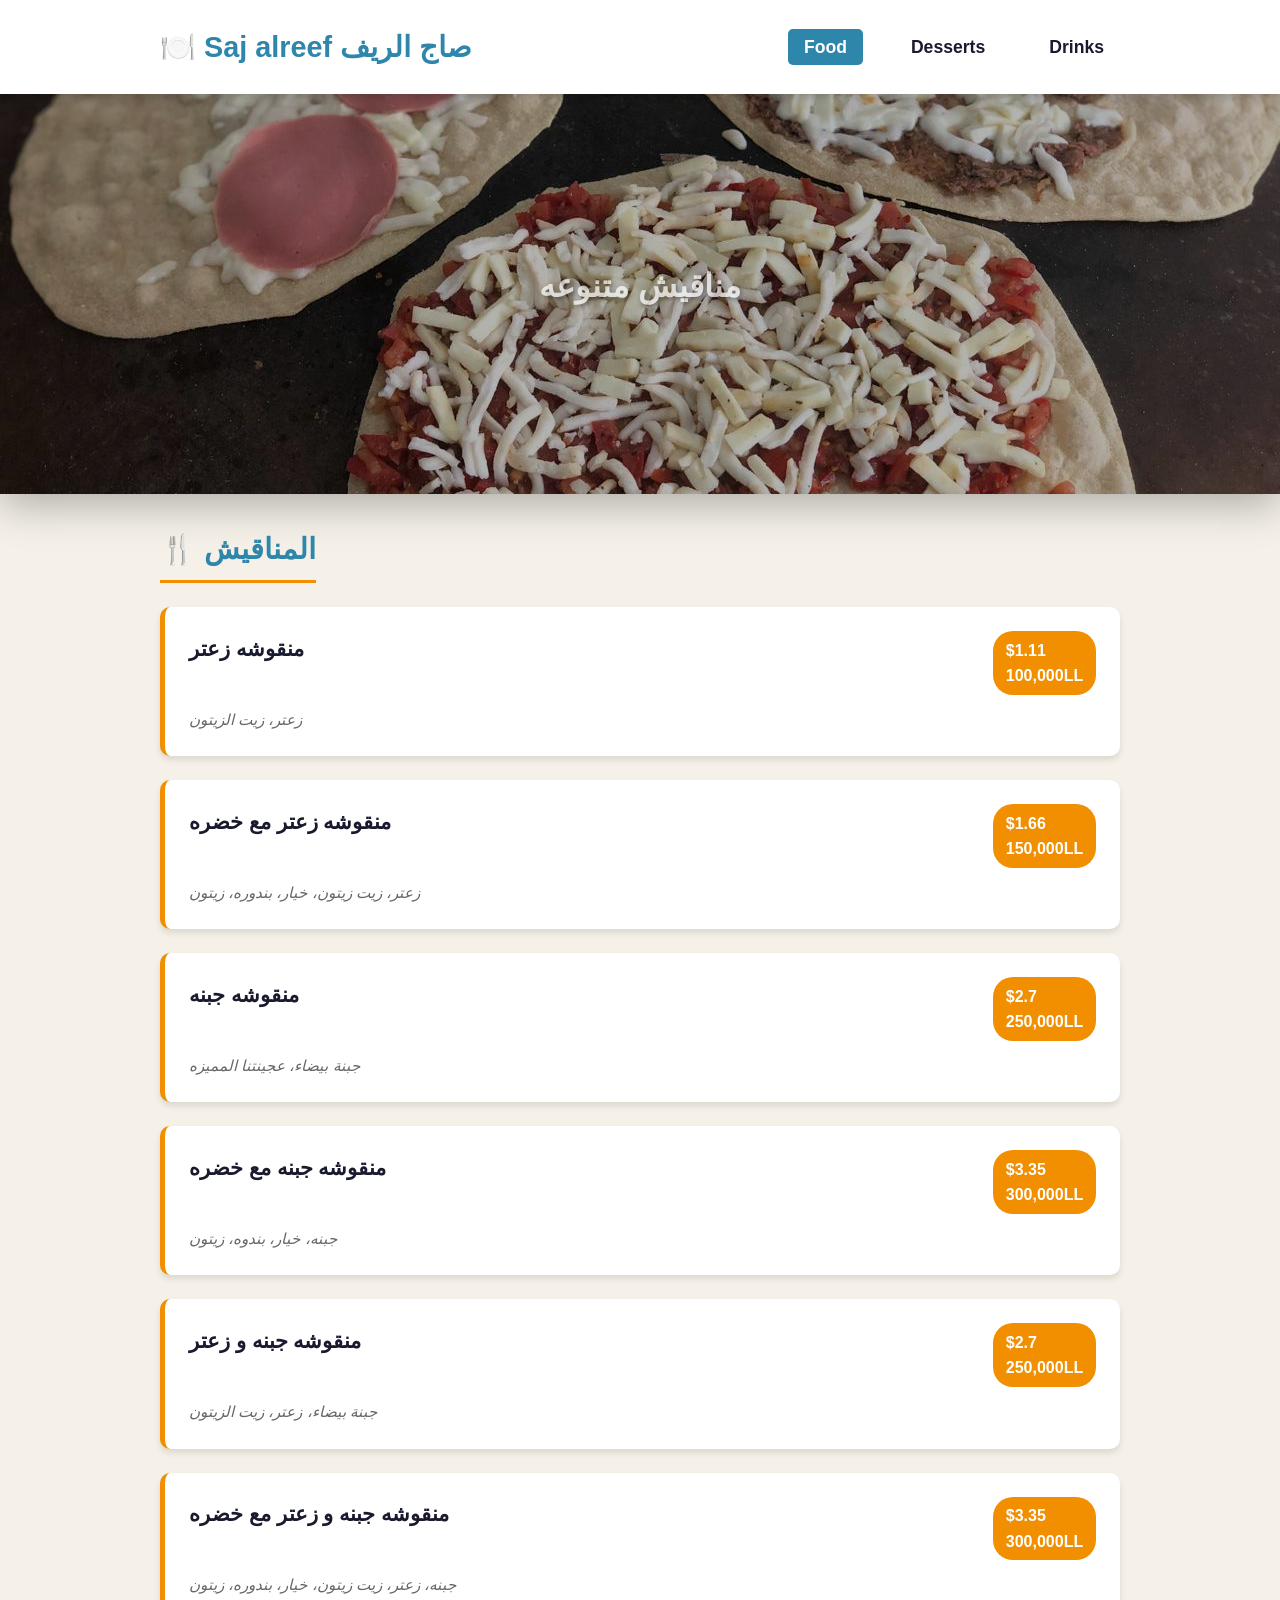
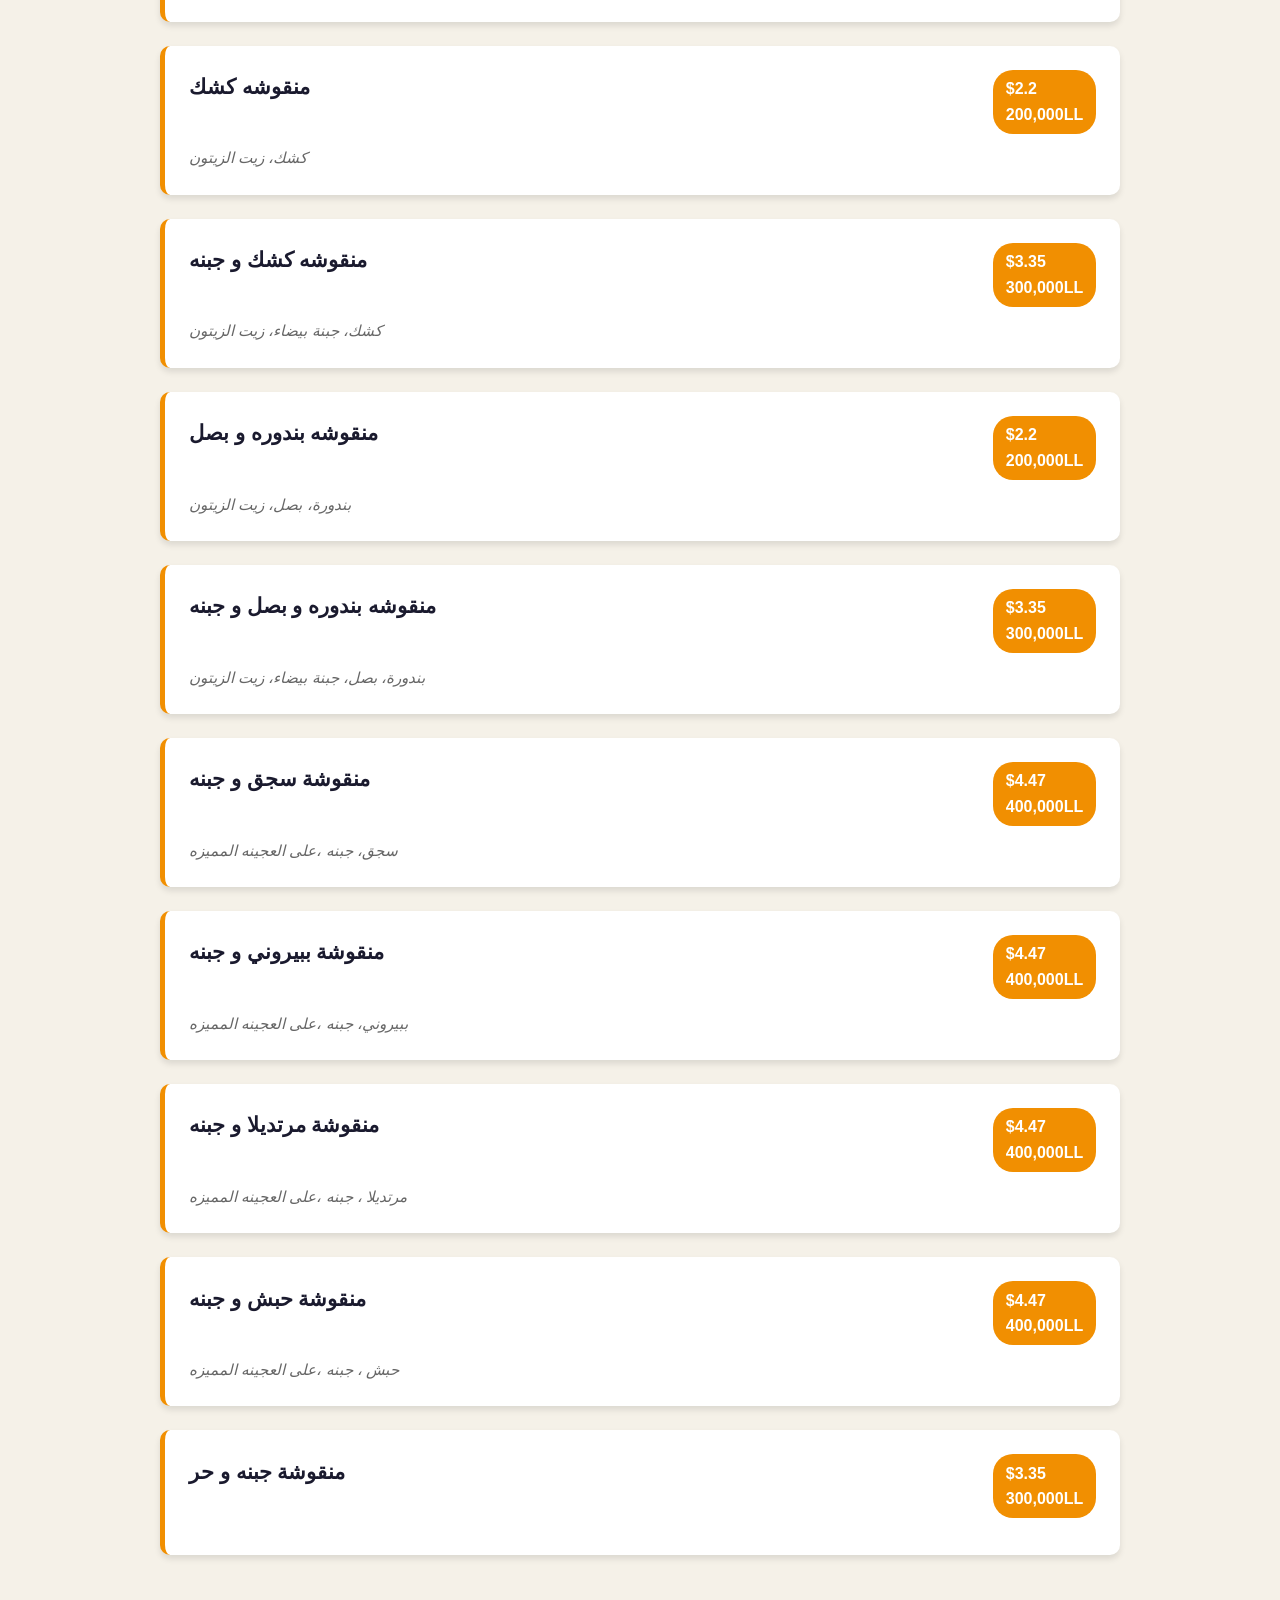
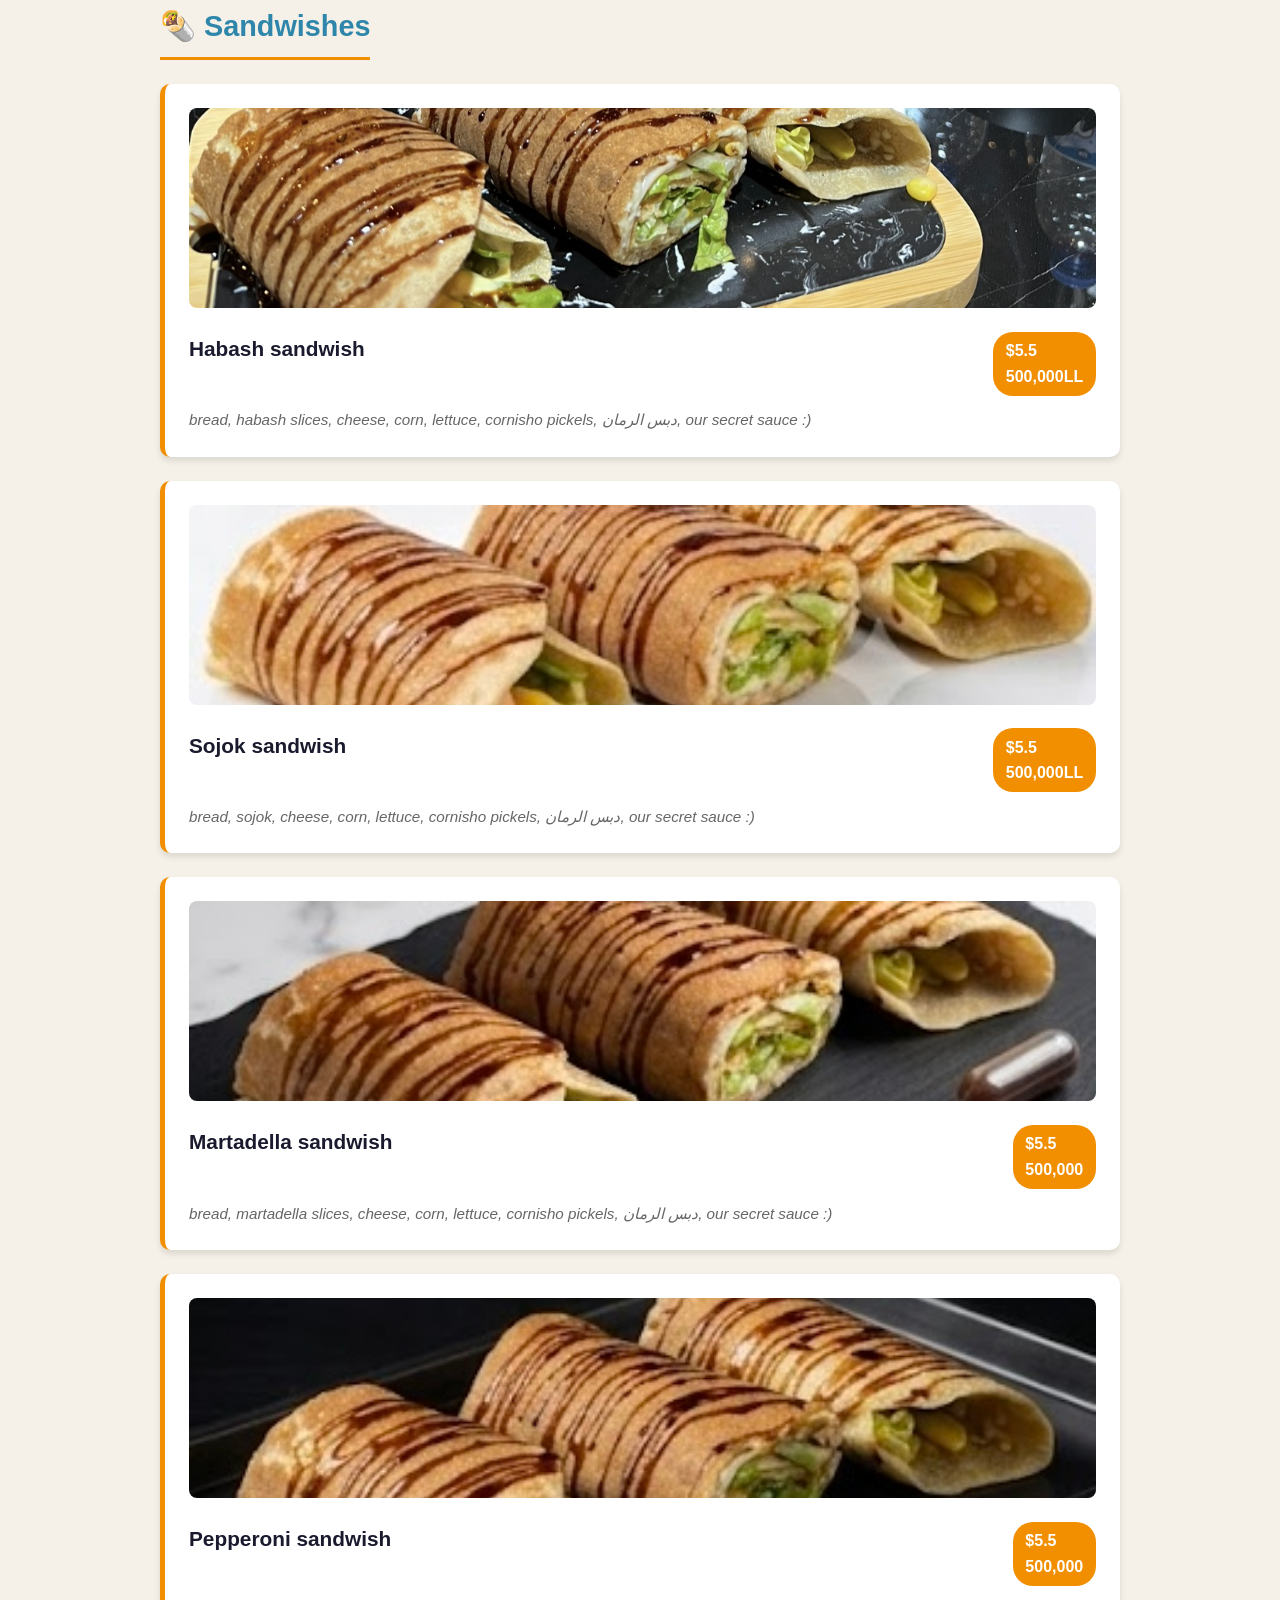
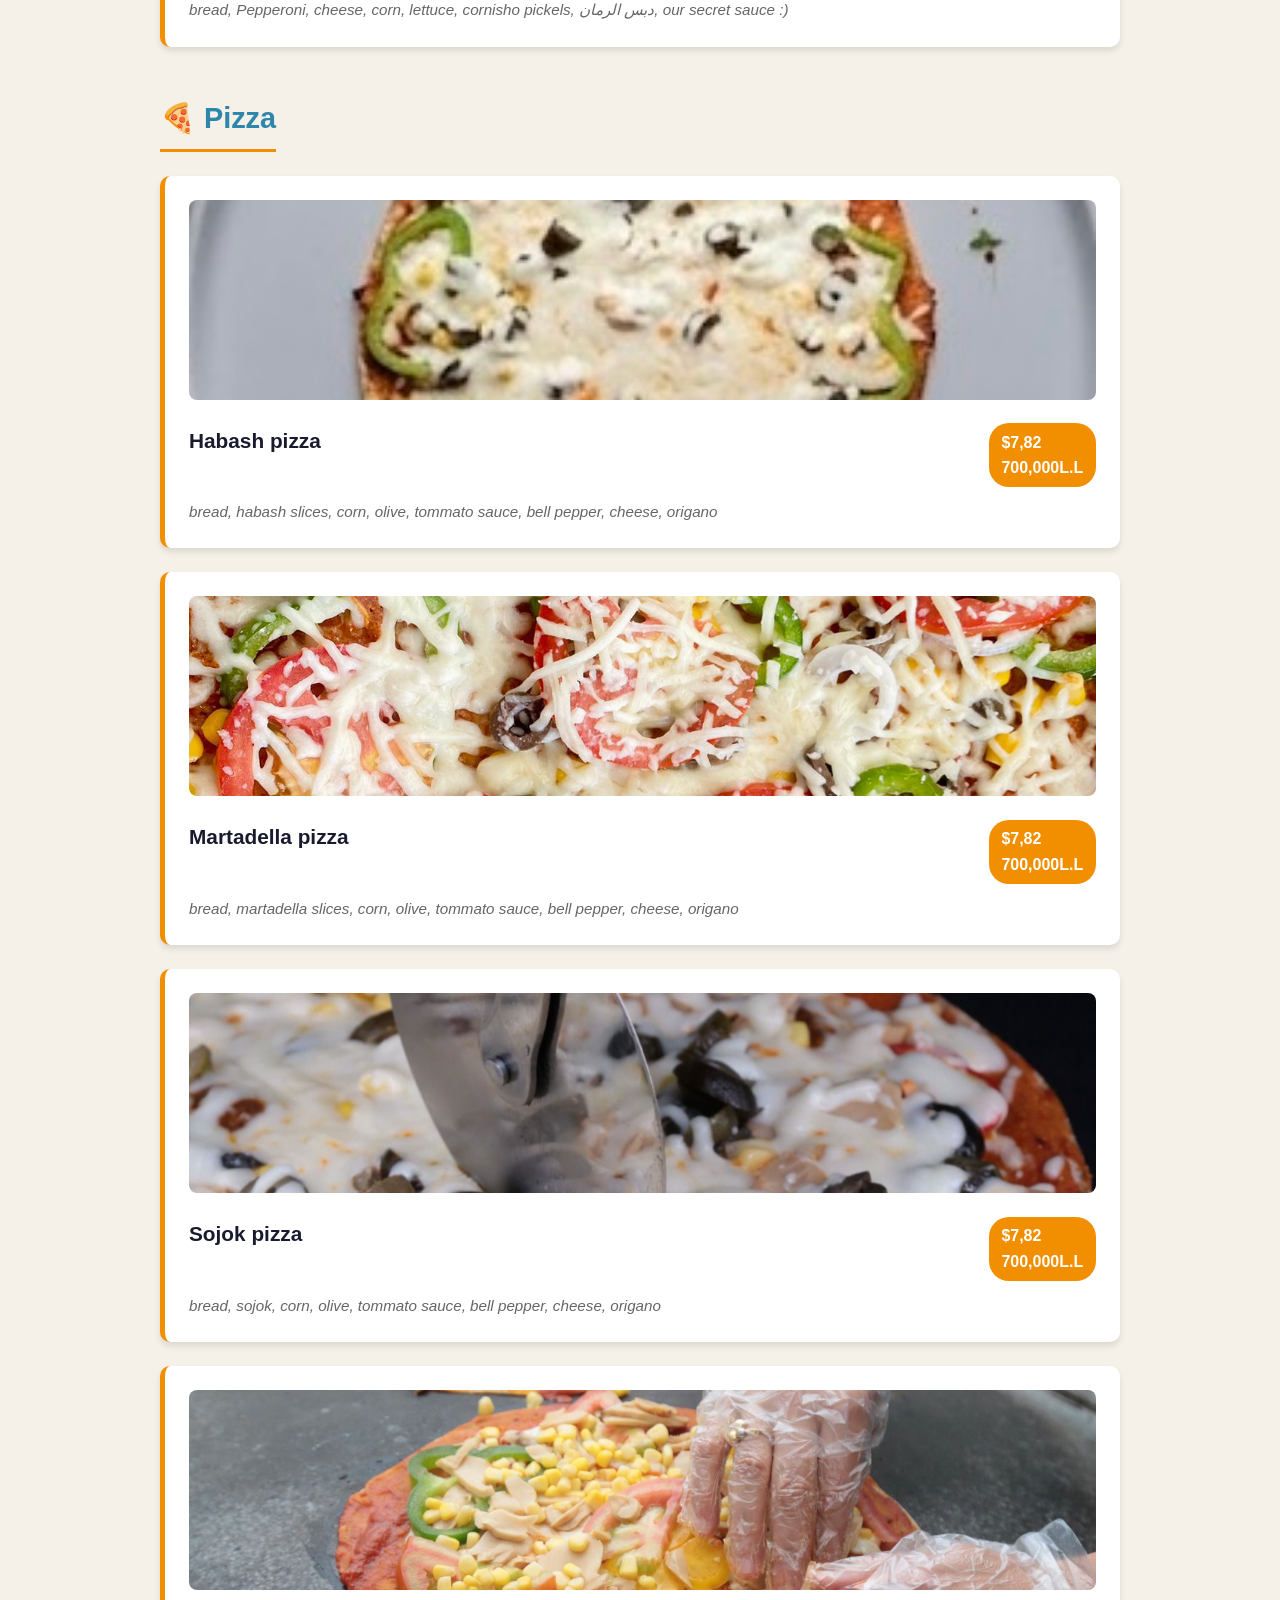
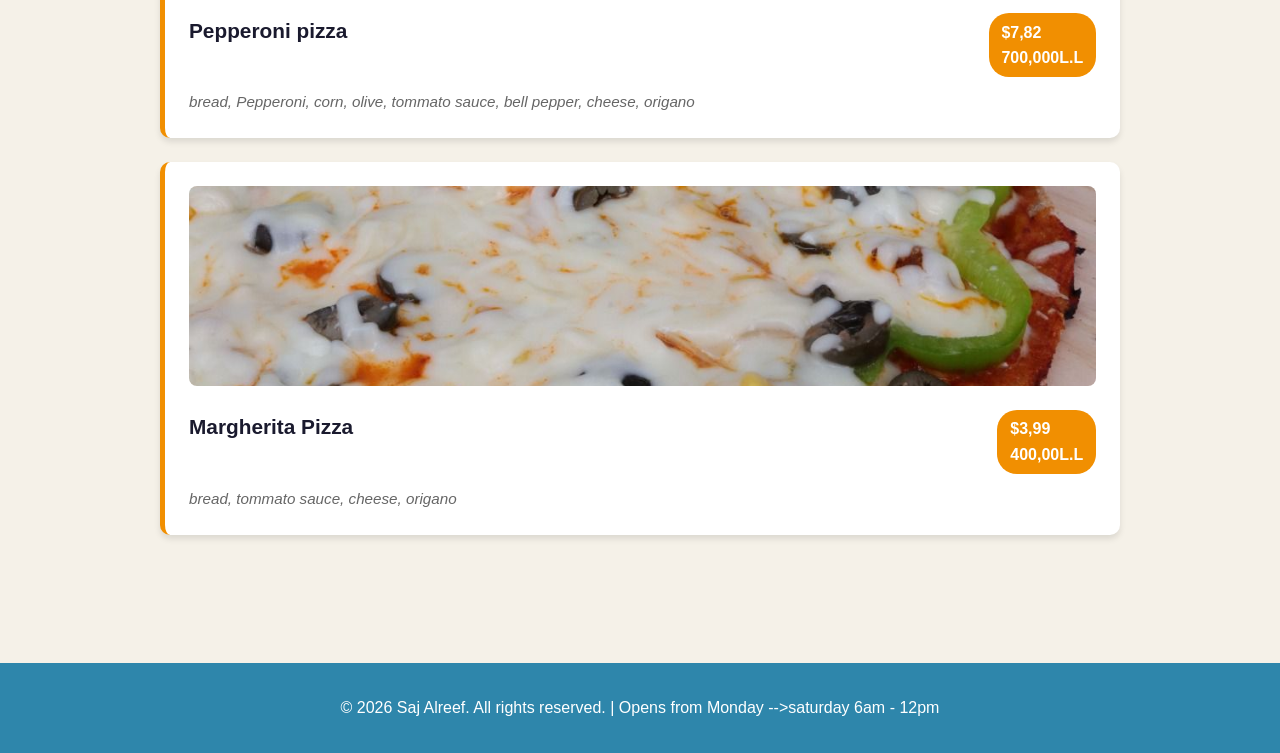
==== commit 97d707a6: "Correct spelling of 'Lebanes' to 'Lebanese'" ====
--- a/index.html
+++ b/index.html
@@ -55,7 +55,7 @@
                 <!-- Slide 4 -->
                 <div class="slide" style="background-image: url('3a95d757-370e-40ad-ba1b-1abca23a4009.jpg');">
                     <div class="slide-content">
-                        <div class="slide-title">Lebanes Pizza </div>
+                        <div class="slide-title">Lebanese Pizza </div>
                         <div class="slide-description"></div>
                     </div>
                 </div>
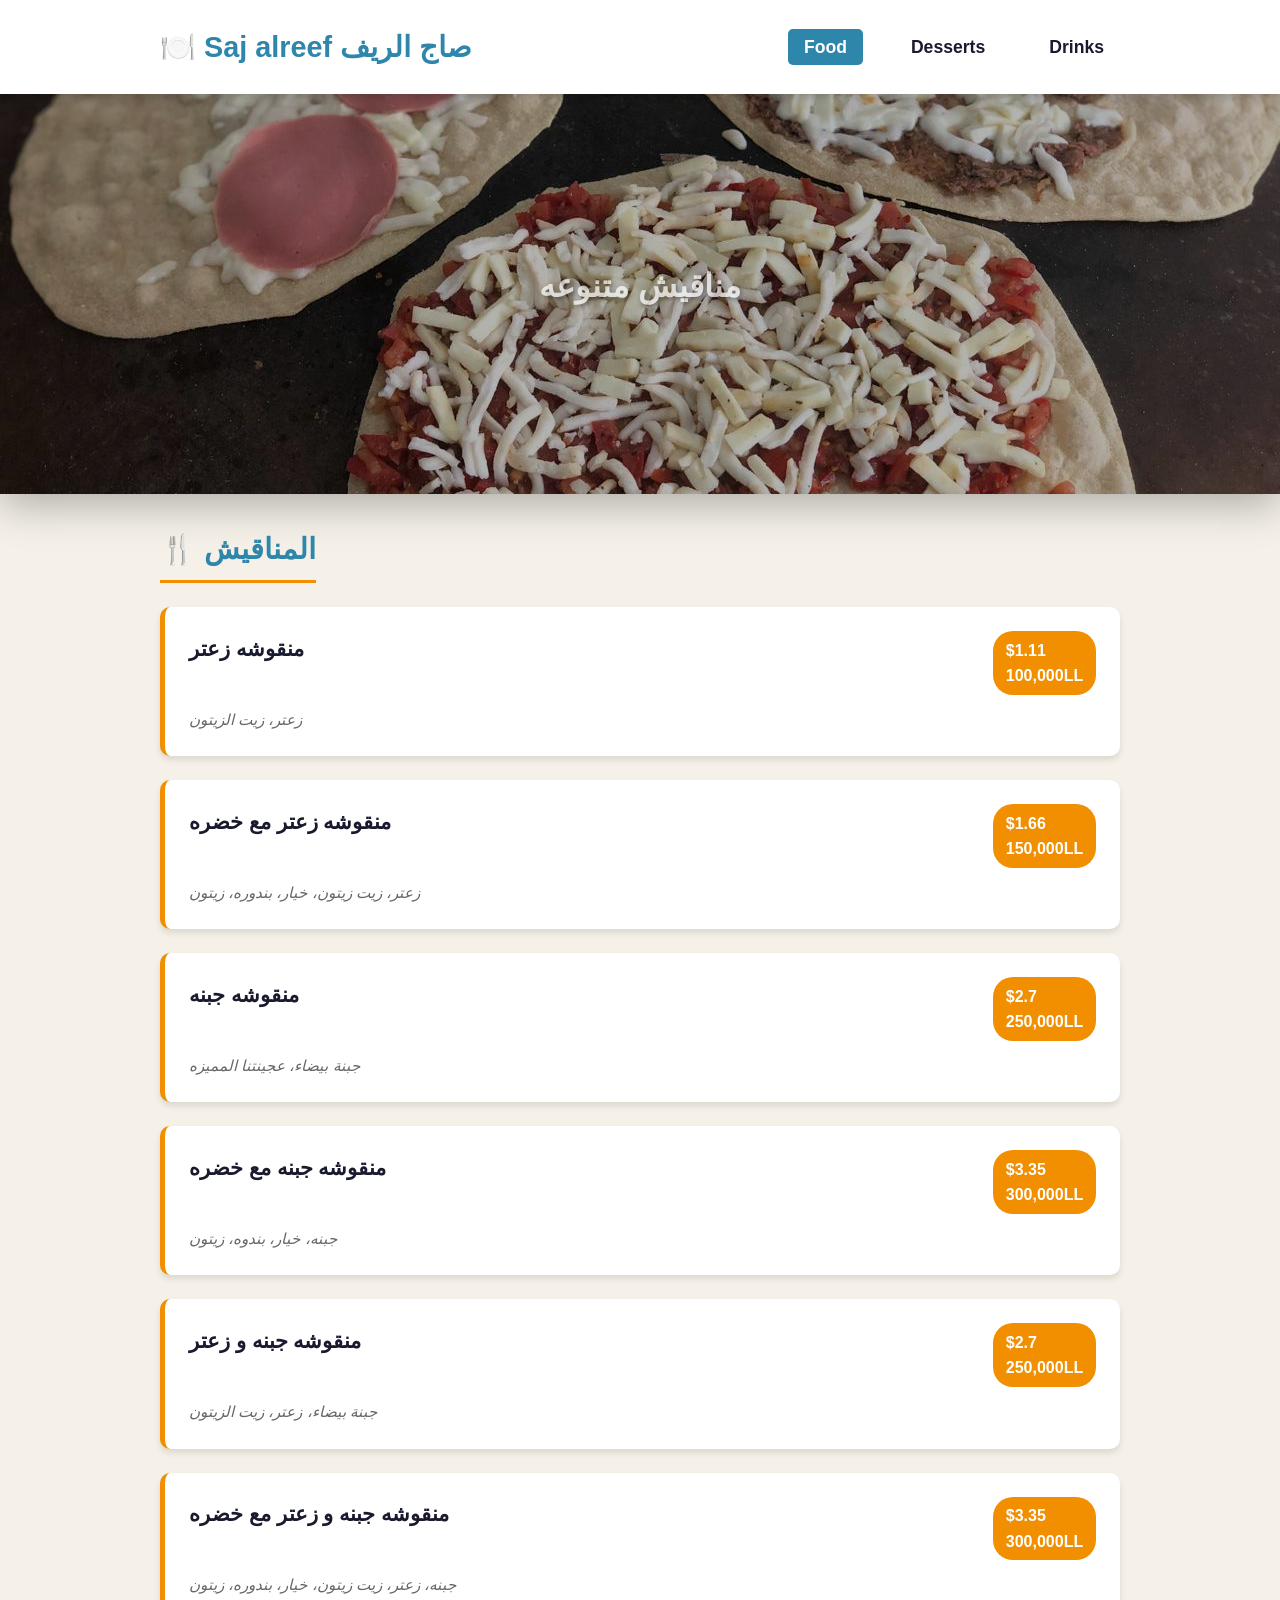
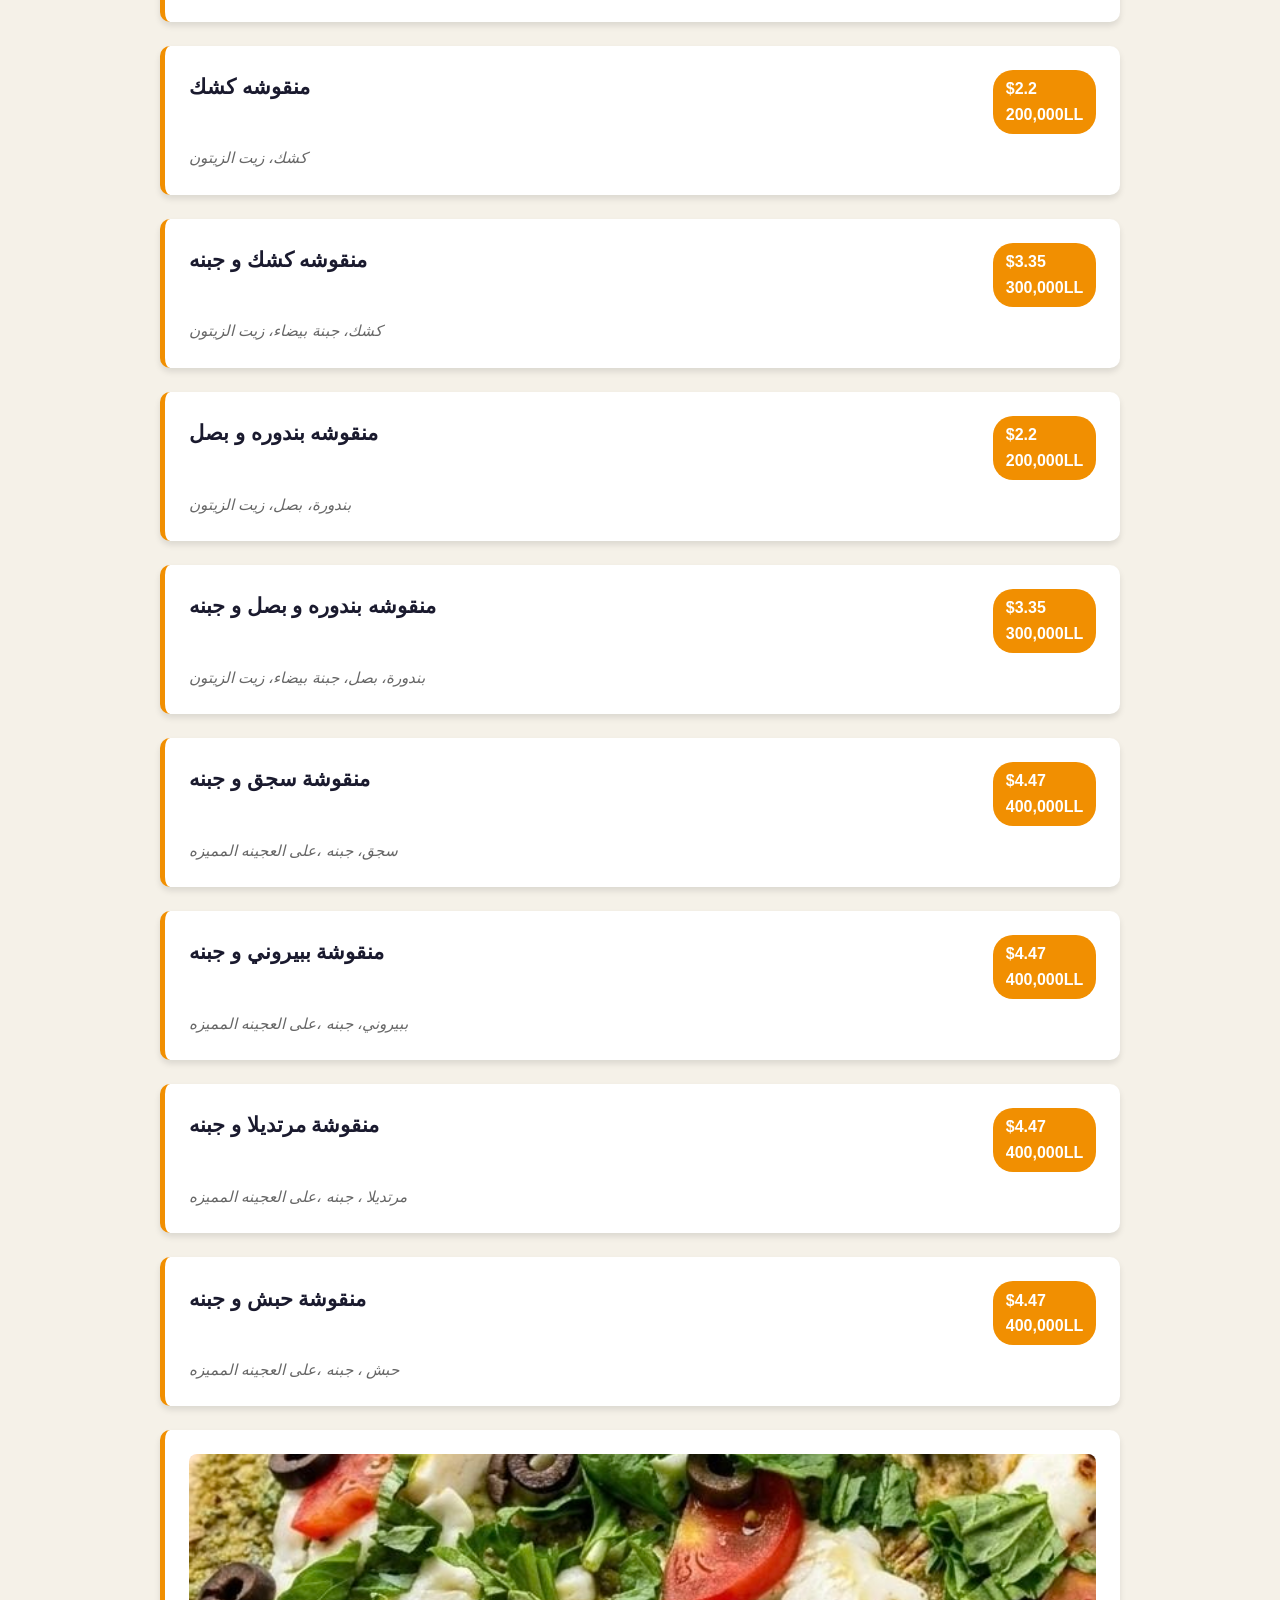
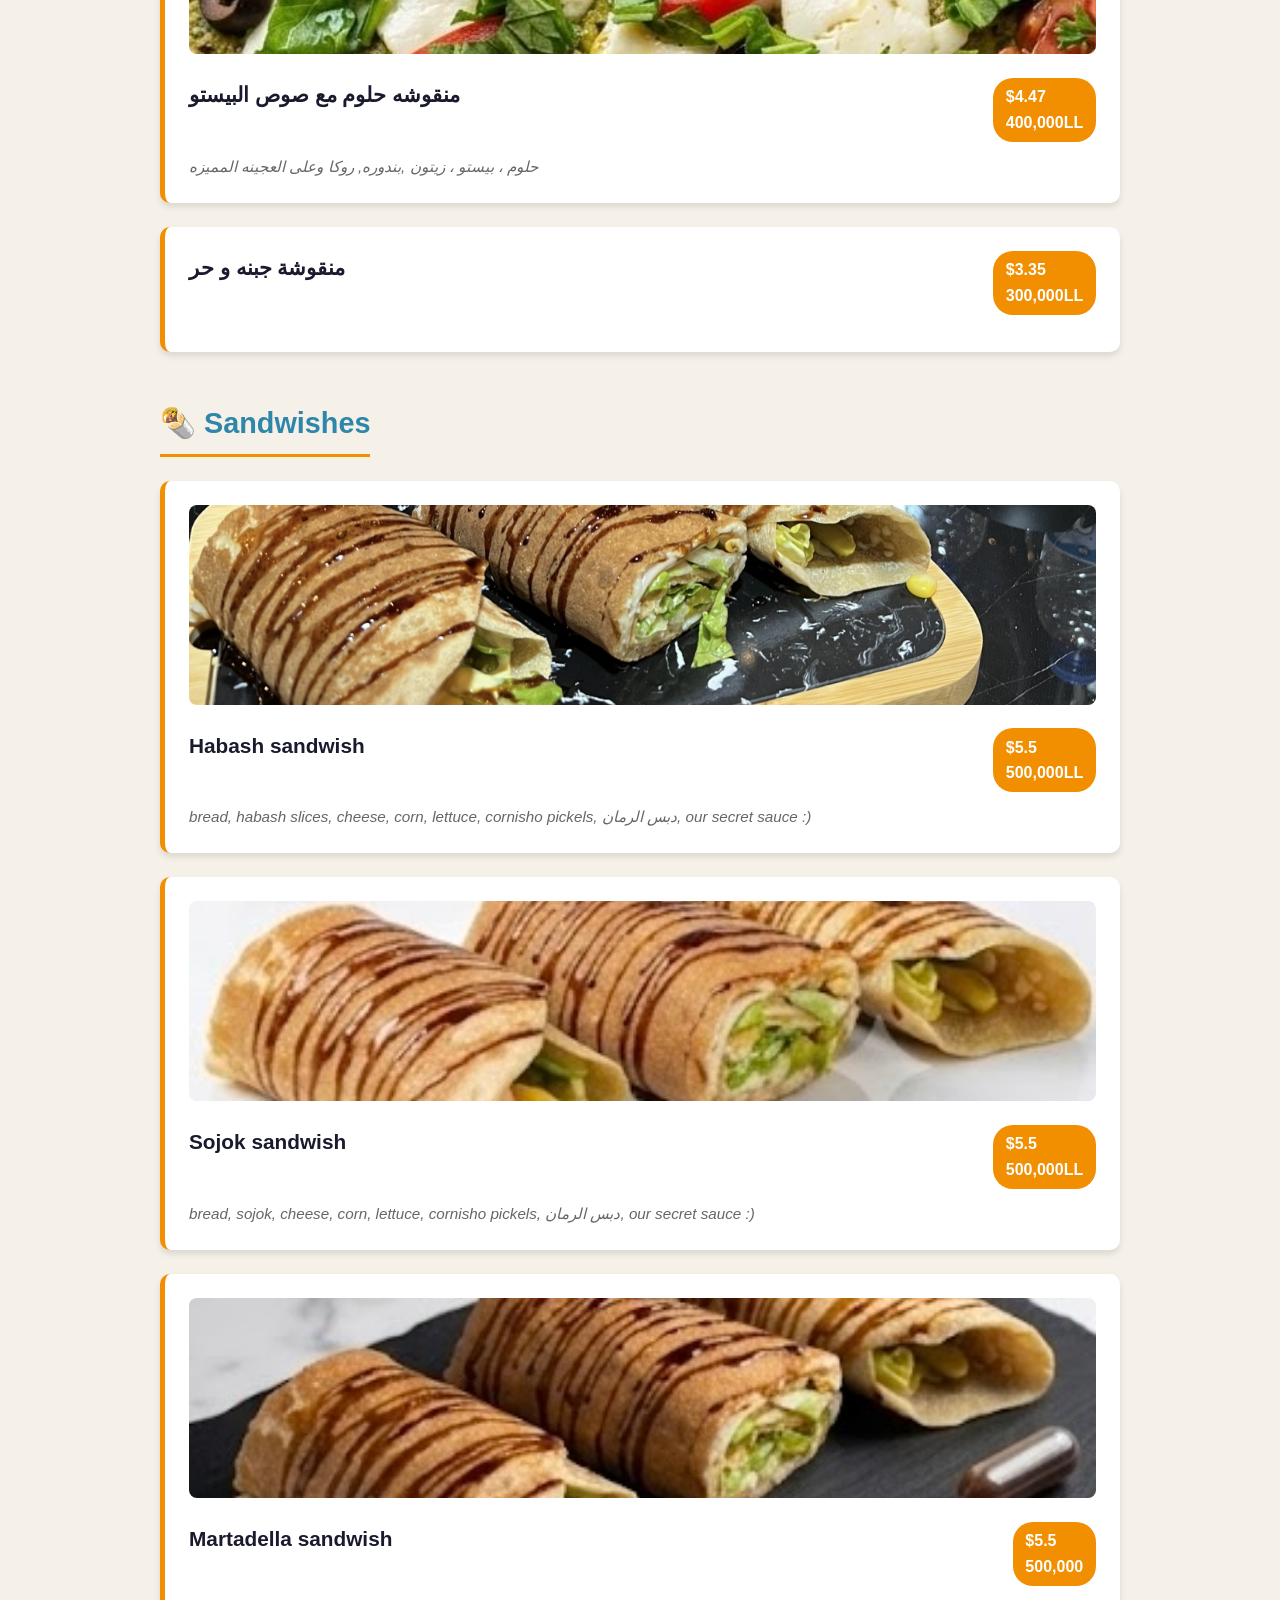
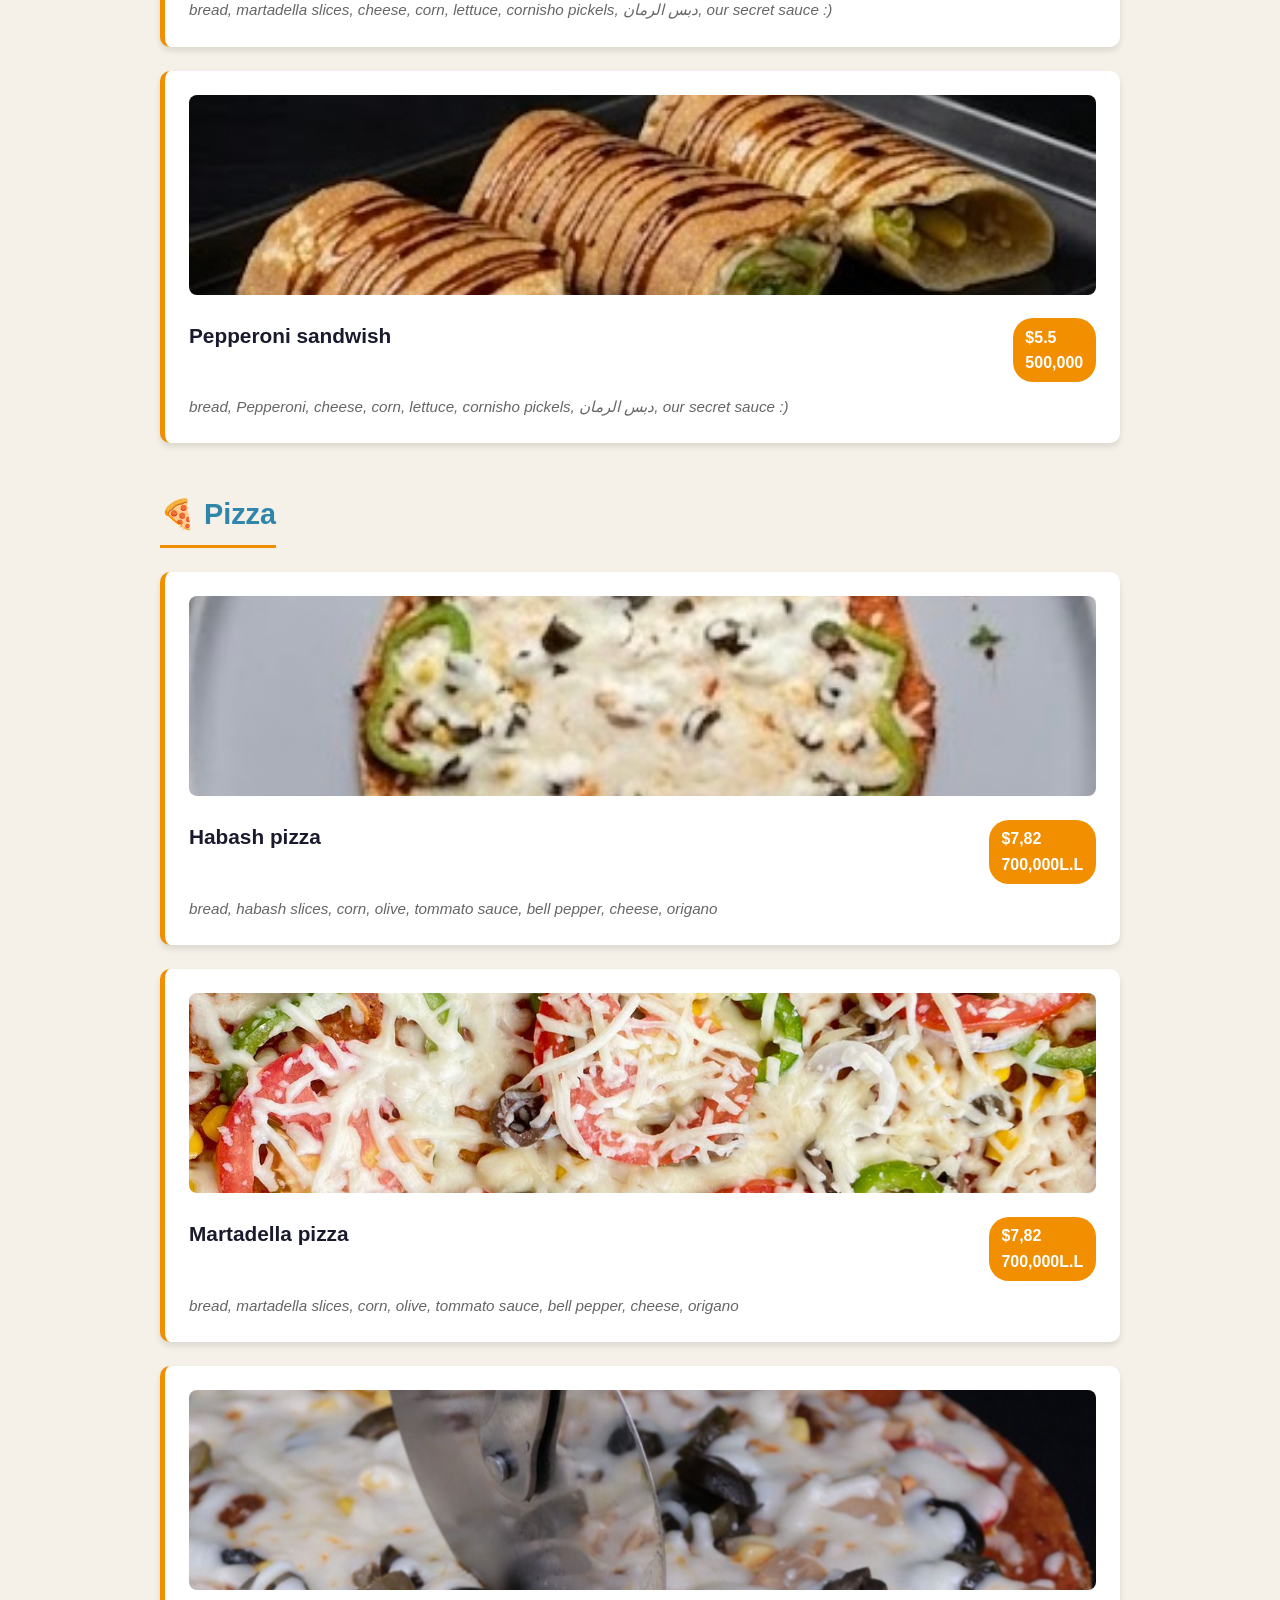
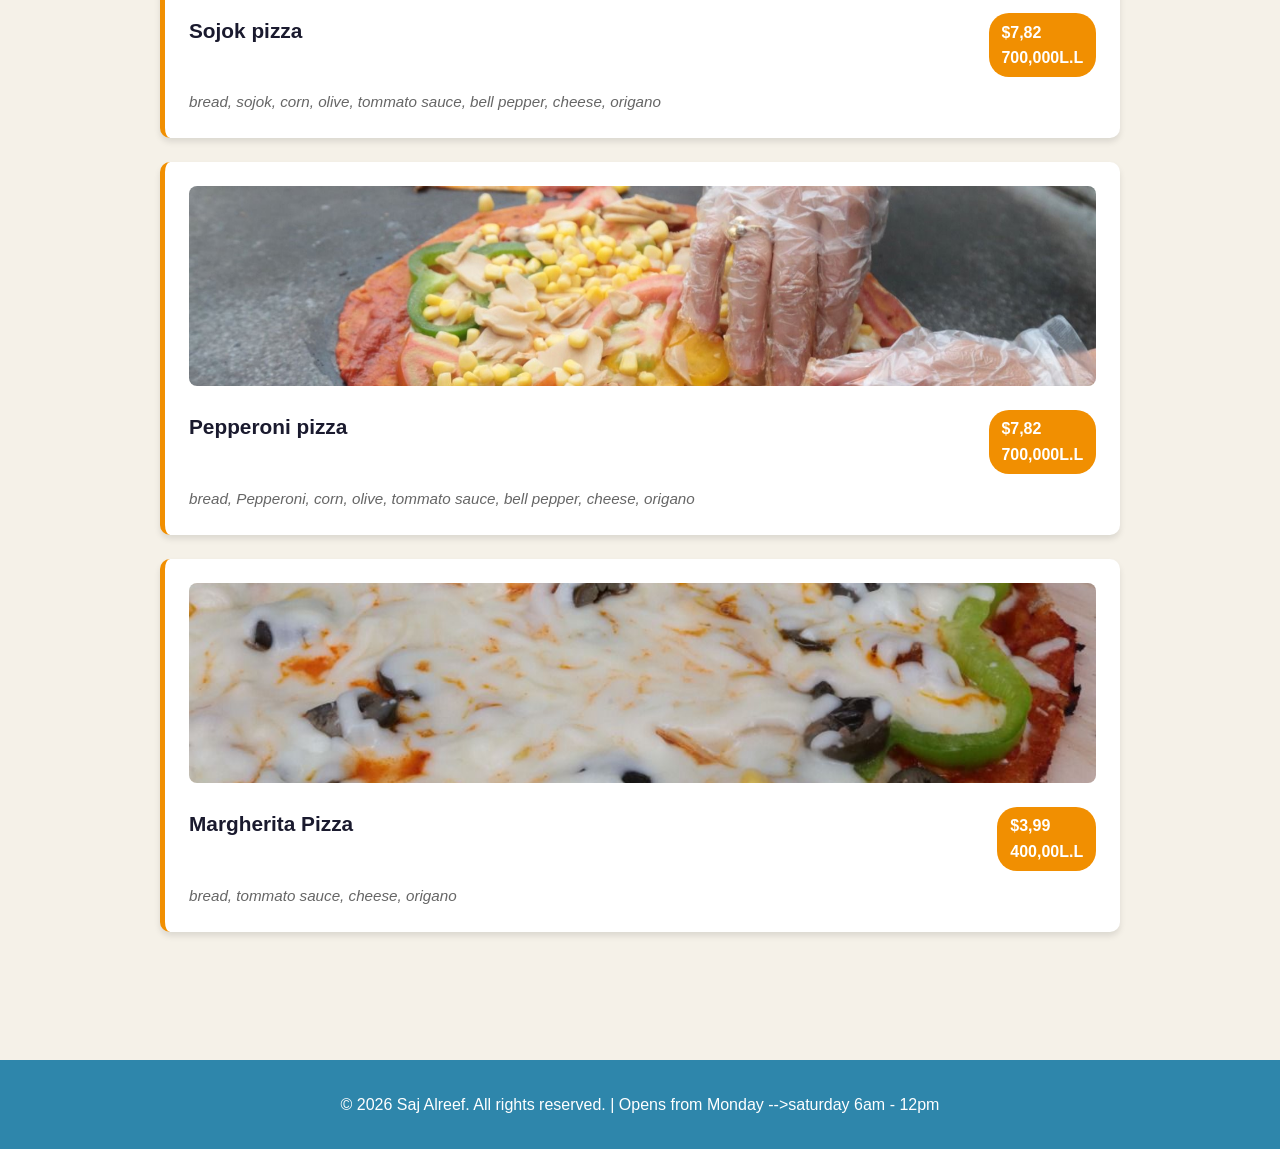
==== commit eeeebc1f: "Add new menu item for حلوم with pesto sauce Added a new menu item for 'منقوشه حلوم مع صوص البيستو' w" ====
--- a/index.html
+++ b/index.html
@@ -207,6 +207,14 @@
                         </div>
                         <p class="item-ingredients"> حبش ، جبنه ،على العجينه المميزه</p>
                     </div>
+          <div class="menu-item" onclick="openModal(this)">
+                        <img class="item-image" src="033e4eff-3321-45a3-8a80-64352f7cc9a8.jpg" alt="منقوشه بندوره و بصل">
+                        <div class="item-header">
+                            <h4 class="item-name"> منقوشه حلوم مع صوص البيستو</h4>
+                            <span class="manakesh-price">$4.47<br>400,000LL</span>
+                        </div>
+                        <p class="item-ingredients"> حلوم ، بيستو ، زيتون ,بندوره, روكا وعلى العجينه المميزه</p>
+                    </div>
               <div class="menu-item" onclick="openModal(this)">
                       <!--  <img class="item-image" src="8ab1aa38-ba7b-4906-bef6-45c318ed1564.jpg" alt="منقوشه بندوره و بصل">-->
                         <div class="item-header">
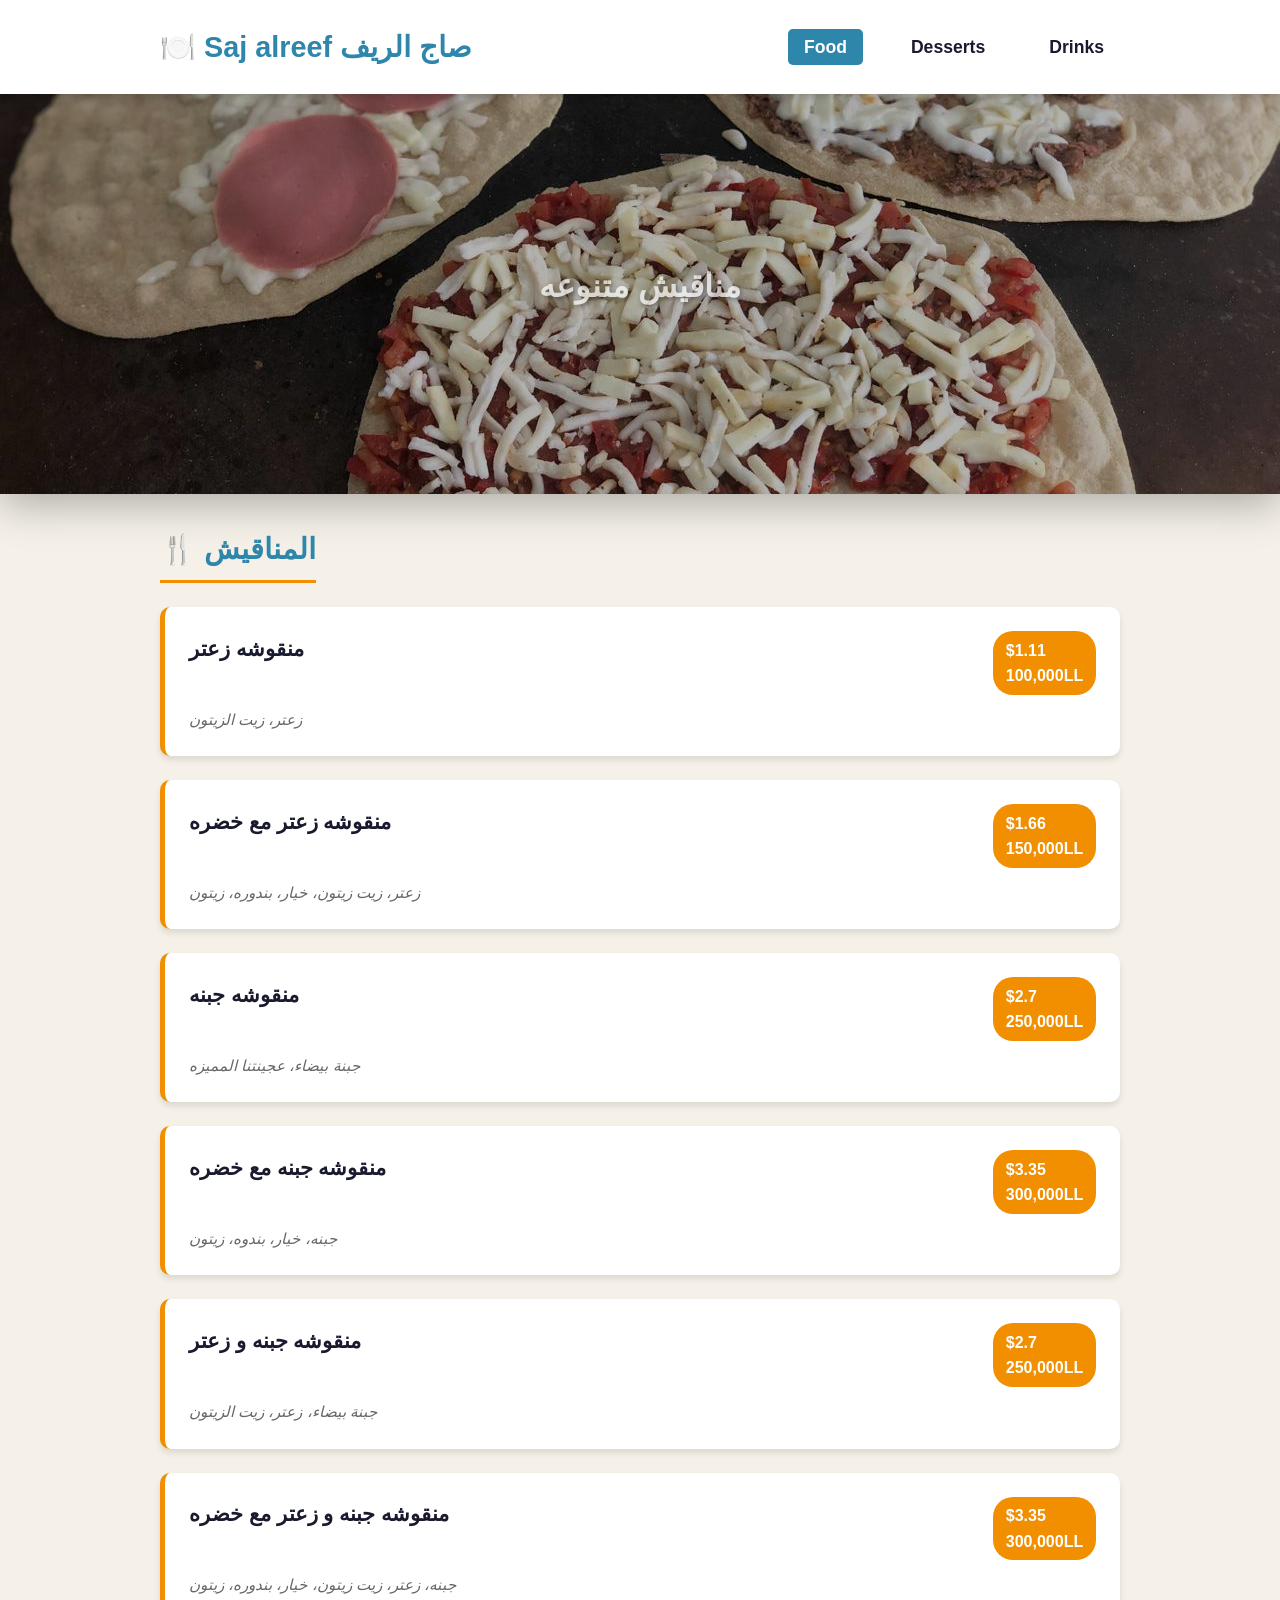
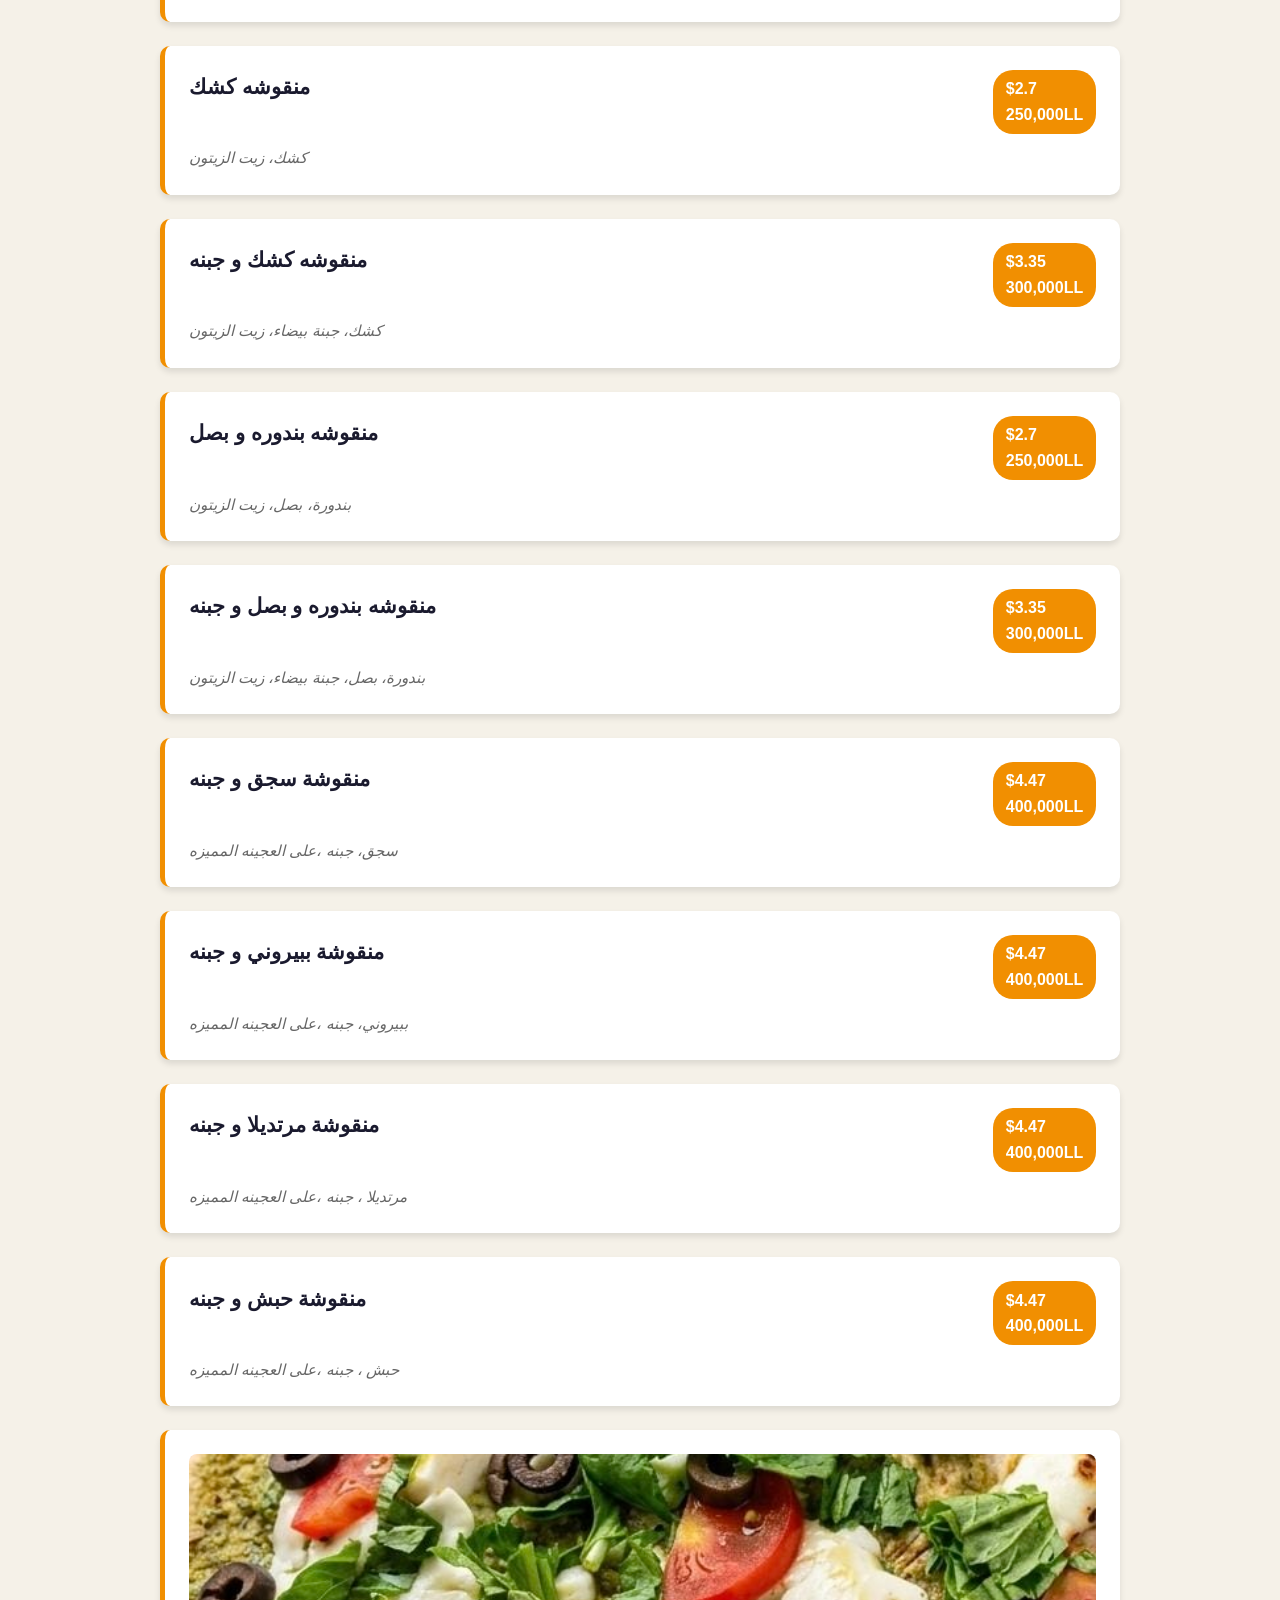
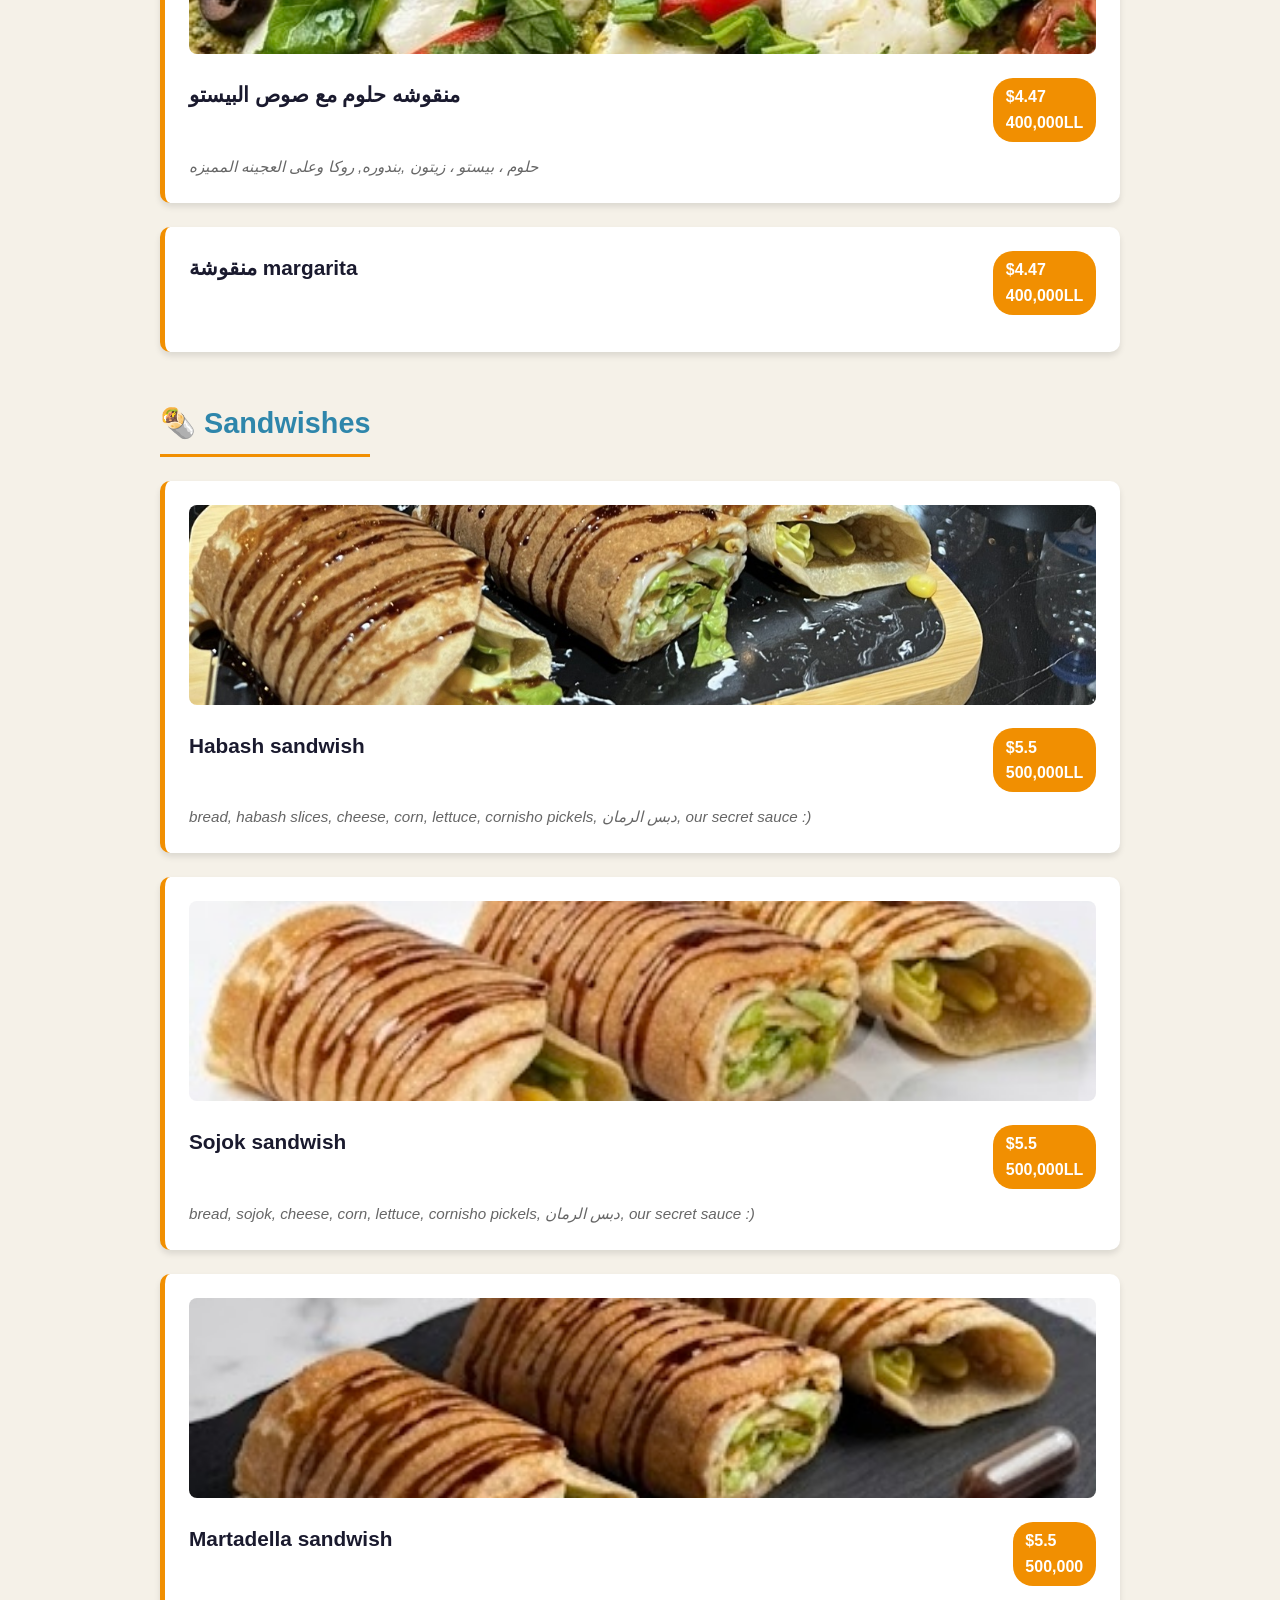
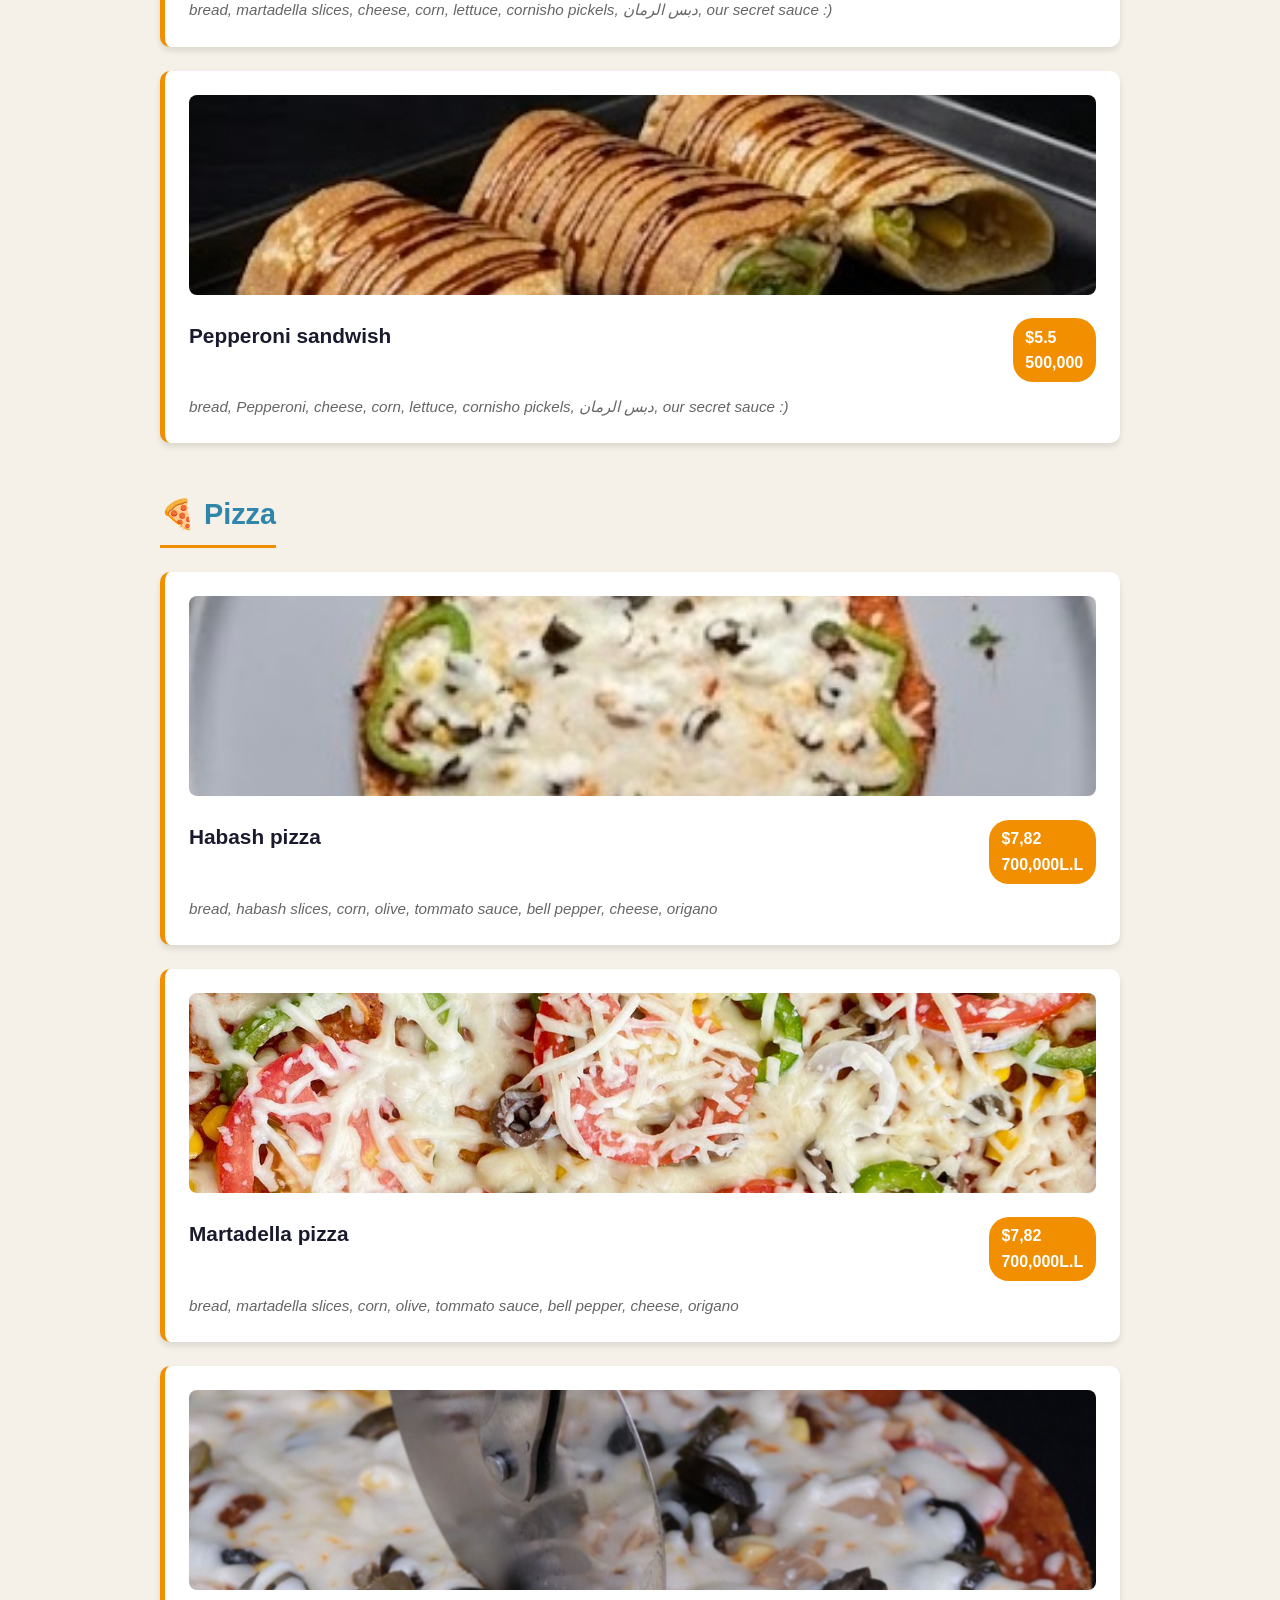
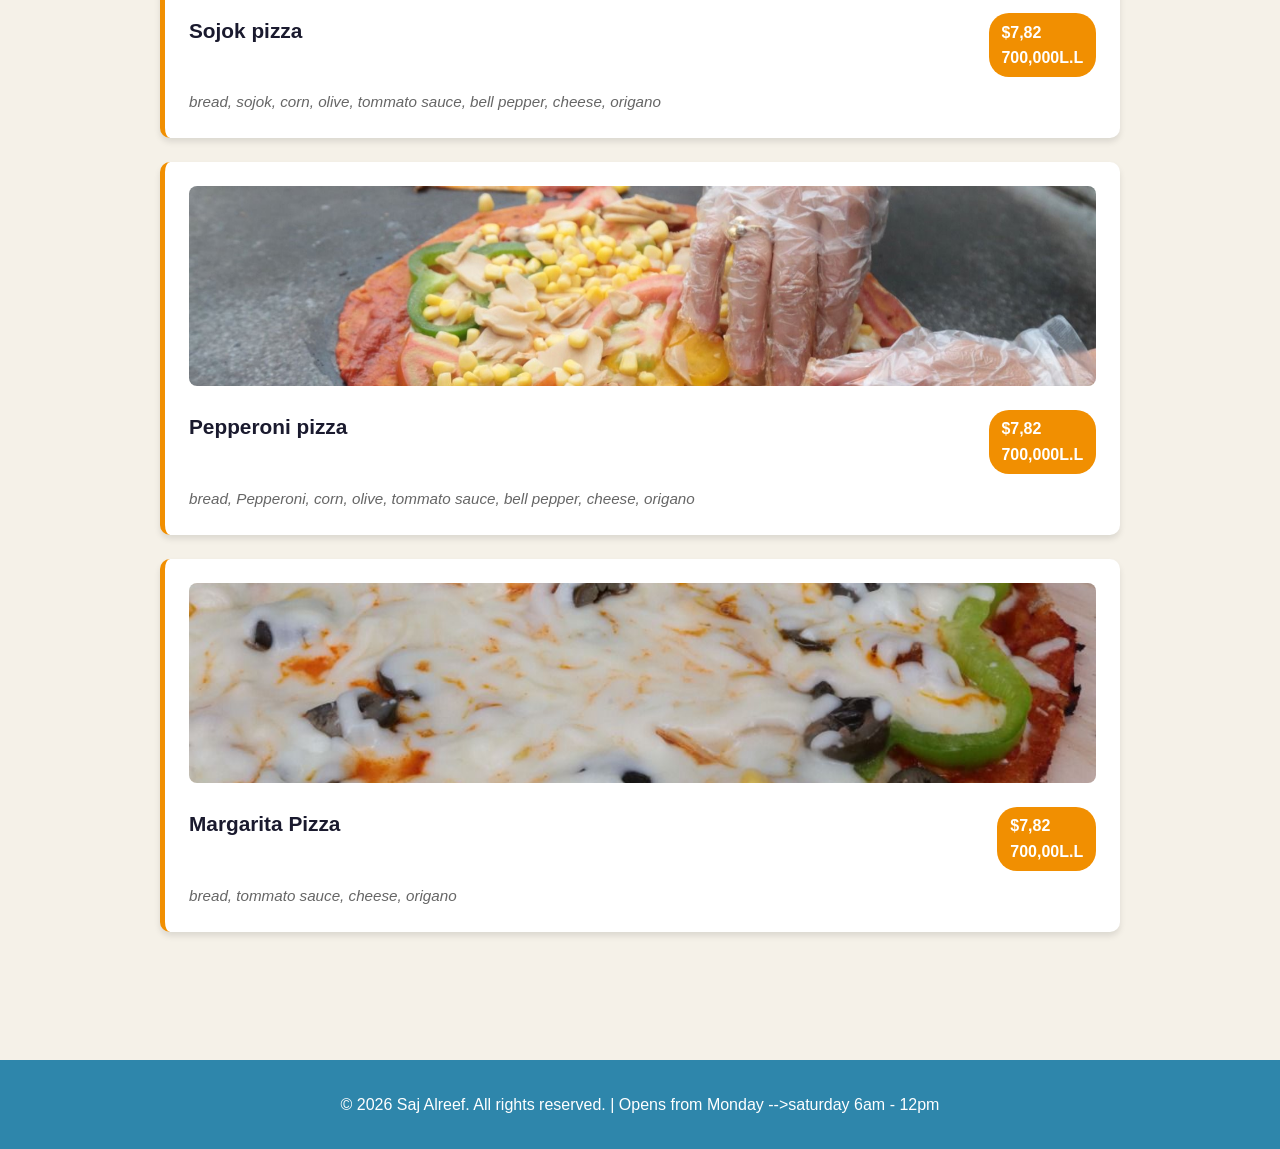
==== commit 115514fd: "Update menu item prices and names" ====
--- a/index.html
+++ b/index.html
@@ -140,7 +140,7 @@
                       <!--  <img class="item-image" src="3a95d757-370e-40ad-ba1b-1abca23a4009.jpg" alt="منقوشه كشك">-->
                         <div class="item-header">
                             <h4 class="item-name">منقوشه كشك </h4>
-                            <span class="manakesh-price">$2.2<br>200,000LL</span>
+                            <span class="manakesh-price">$2.7<br>250,000LL</span>
                         </div>
                         <p class="item-ingredients">كشك، زيت الزيتون</p>
                     </div>
@@ -158,7 +158,7 @@
                       <!--  <img class="item-image" src="8ab1aa38-ba7b-4906-bef6-45c318ed1564.jpg" alt="منقوشه بندوره و بصل">-->
                         <div class="item-header">
                             <h4 class="item-name">منقوشه بندوره و بصل</h4>
-                            <span class="manakesh-price">$2.2<br>200,000LL</span>
+                            <span class="manakesh-price">$2.7<br>250,000LL</span>
                         </div>
                         <p class="item-ingredients">بندورة، بصل، زيت الزيتون</p>
                     </div>
@@ -218,8 +218,8 @@
               <div class="menu-item" onclick="openModal(this)">
                       <!--  <img class="item-image" src="8ab1aa38-ba7b-4906-bef6-45c318ed1564.jpg" alt="منقوشه بندوره و بصل">-->
                         <div class="item-header">
-                            <h4 class="item-name">منقوشة جبنه و حر</h4>
-                            <span class="manakesh-price">$3.35<br>300,000LL</span>
+                            <h4 class="item-name">منقوشة margarita</h4>
+                            <span class="manakesh-price">$4.47<br>400,000LL</span>
                         </div>
                         <p class="item-ingredients">    </p>
                     </div>
@@ -314,8 +314,8 @@
                     <div class="menu-item" onclick="openModal(this)">
                         <img class="item-image" src="pizza3.jpg" alt="Margherita Pizza">
                         <div class="item-header">
-                            <h4 class="item-name">Margherita Pizza</h4>
-                            <span class="item-price">$3,99<br>400,00L.L </span>
+                            <h4 class="item-name">Margarita Pizza</h4>
+                            <span class="item-price">$7,82<br>700,00L.L </span>
                         </div>
                         <p class="item-ingredients">bread, tommato sauce, cheese, origano</p>
                     </div>
